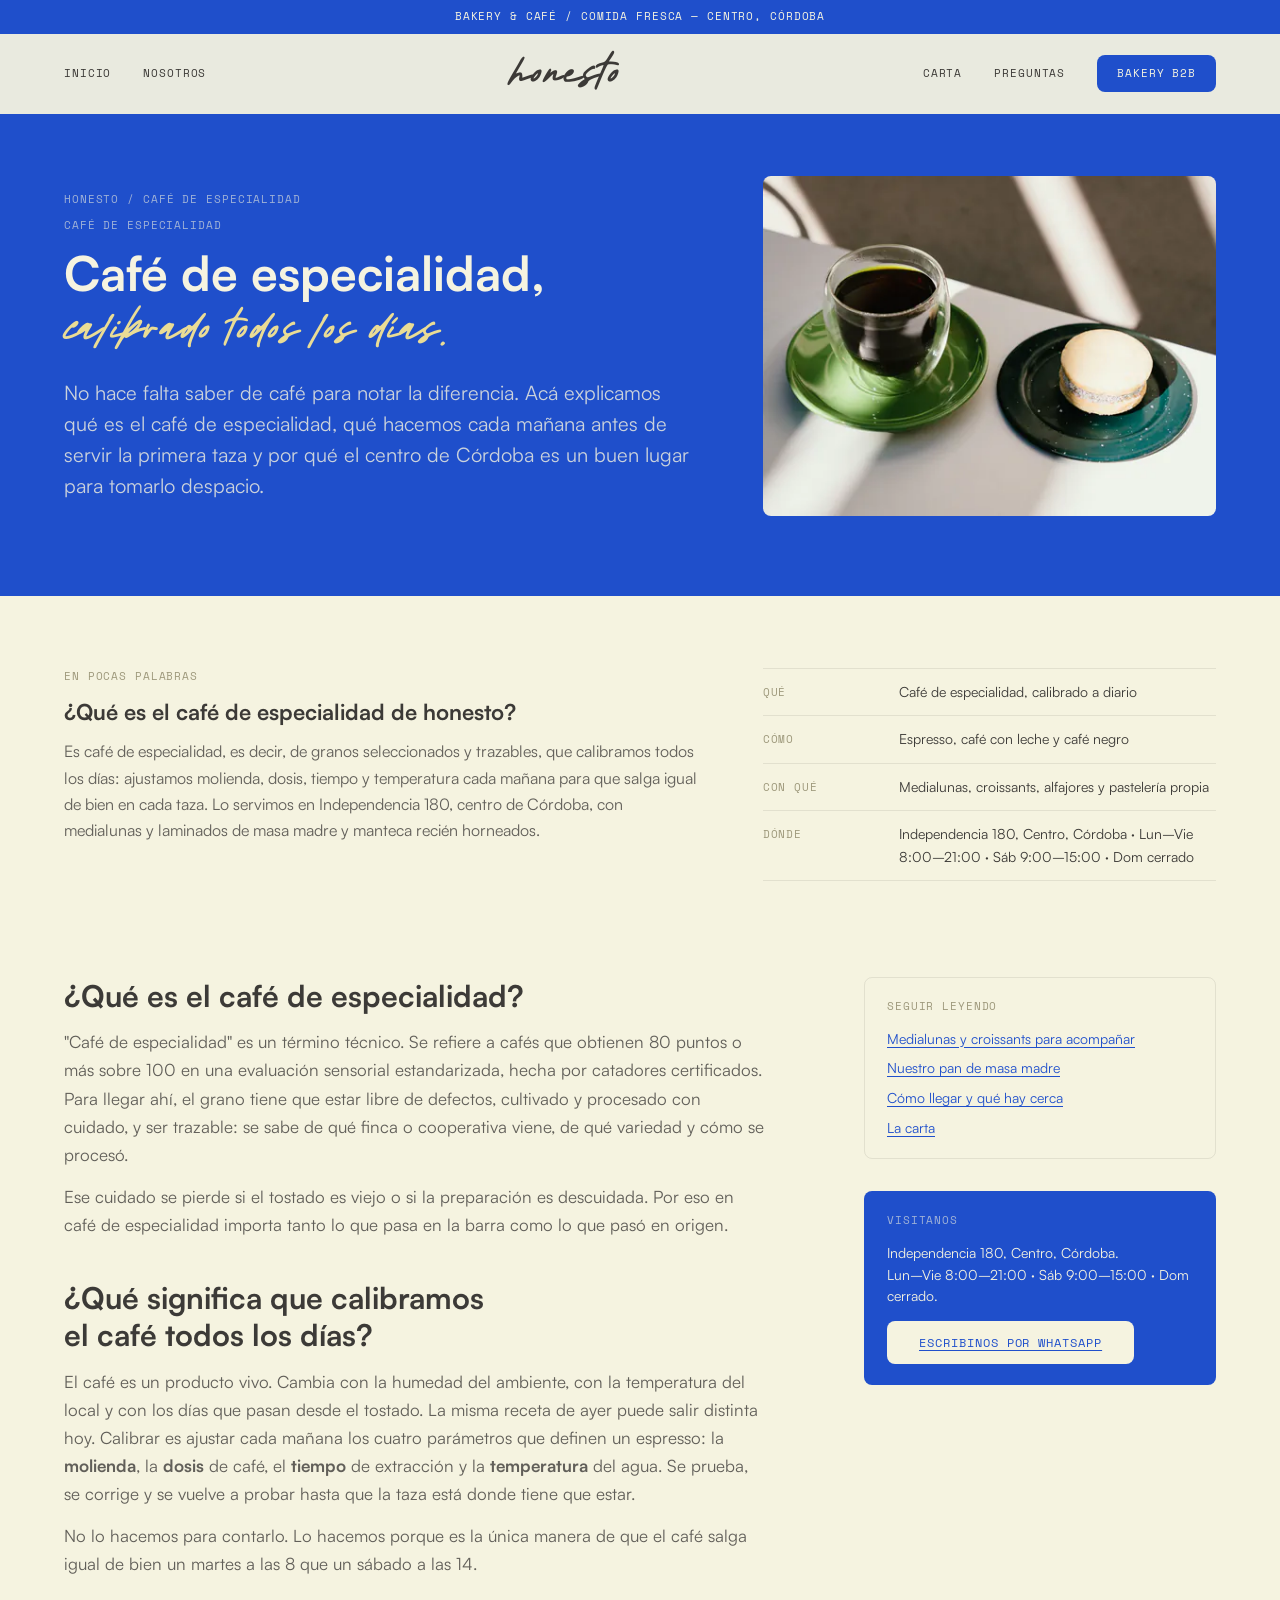
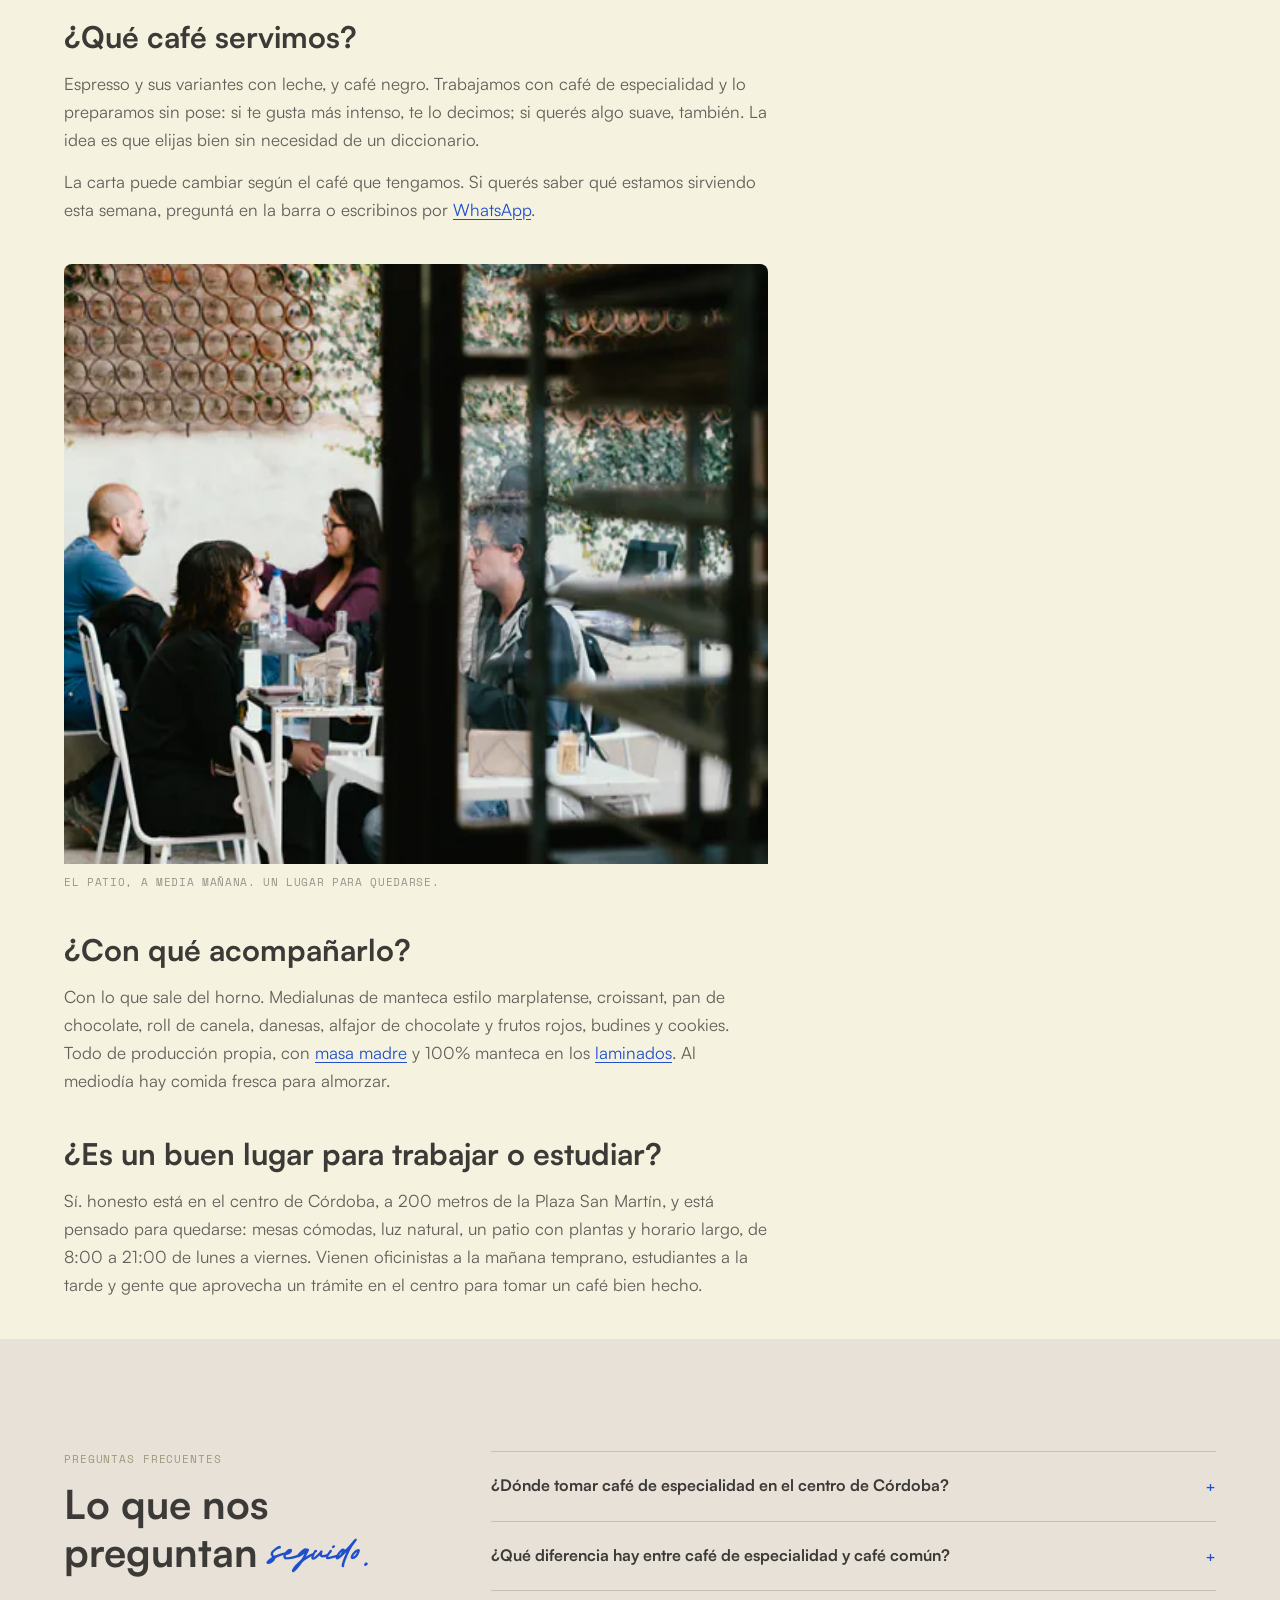
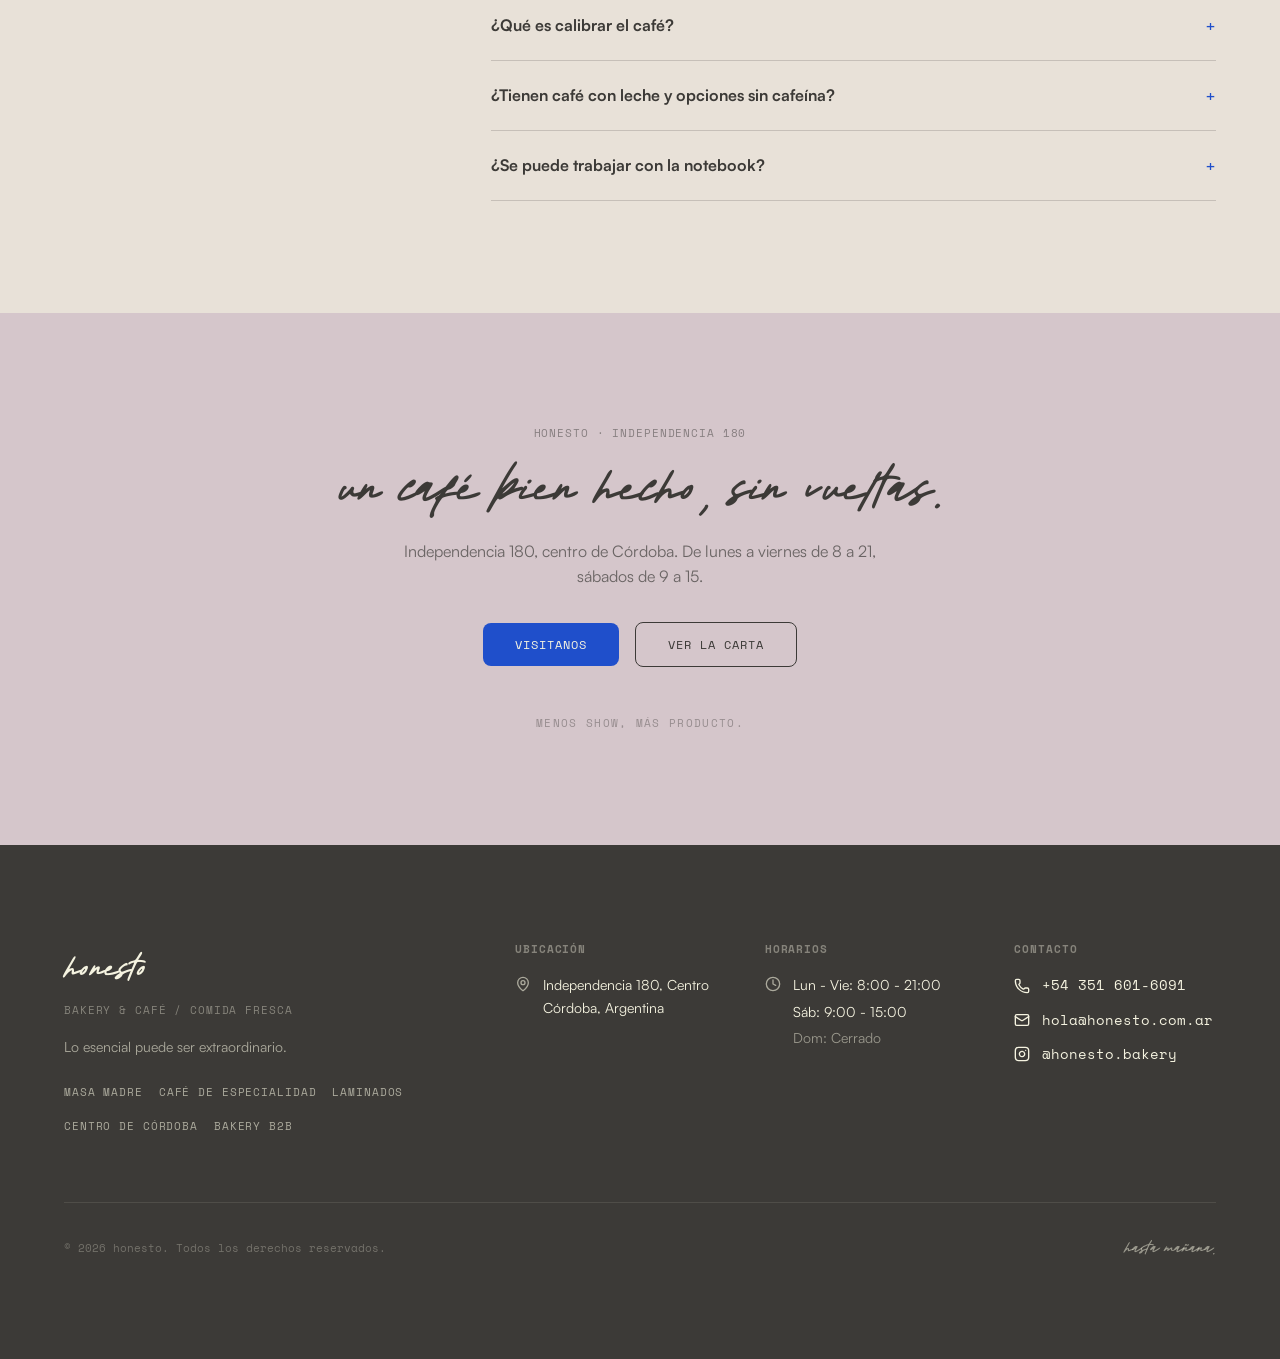
==== cafe-especialidad/index.html @ 6bdc0367 "Add four content pages: masa madre, café de especialidad, laminados, centro de Córdoba Each page (fo" ====
<!DOCTYPE html>
<html lang="es-AR">
<head>
  <meta charset="utf-8">
  <meta name="viewport" content="width=device-width, initial-scale=1">
  <title>Café de especialidad en el centro de Córdoba: qué es y cómo lo preparamos | honesto</title>
  <meta name="description" content="Qué es el café de especialidad, qué significa calibrarlo todos los días y qué servimos en honesto, Independencia 180, centro de Córdoba. Con medialunas y laminados de masa madre.">
  <meta name="robots" content="index, follow, max-image-preview:large, max-snippet:-1">
  <meta name="theme-color" content="#F4F2E7">
  <meta name="geo.region" content="AR-X">
  <meta name="geo.placename" content="Córdoba, Argentina">
  <link rel="canonical" href="https://honesto.com.ar/cafe-especialidad/">

  <!-- Icons -->
  <link rel="icon" type="image/png" sizes="32x32" href="/assets/icons/favicon-32.png">
  <link rel="icon" type="image/png" sizes="192x192" href="/assets/icons/icon-192.png">
  <link rel="apple-touch-icon" sizes="180x180" href="/assets/icons/apple-touch-icon.png">

  <!-- Open Graph -->
  <meta property="og:type" content="article">
  <meta property="og:title" content="Café de especialidad en el centro de Córdoba: qué es y cómo lo preparamos">
  <meta property="og:description" content="Qué es el café de especialidad, qué significa calibrarlo todos los días y qué servimos en honesto, Independencia 180, centro de Córdoba. Con medialunas y laminados de masa madre.">
  <meta property="og:url" content="https://honesto.com.ar/cafe-especialidad/">
  <meta property="og:image" content="https://honesto.com.ar/assets/images/cafe-alfajor-1600.webp">
  <meta property="og:image:width" content="1600">
  <meta property="og:image:height" content="1200">
  <meta property="og:image:alt" content="Café de especialidad en vaso de vidrio junto a un alfajor, en una mesa de honesto">
  <meta property="og:locale" content="es_AR">
  <meta property="og:site_name" content="honesto">

  <!-- Twitter Card -->
  <meta name="twitter:card" content="summary_large_image">
  <meta name="twitter:title" content="Café de especialidad en el centro de Córdoba: qué es y cómo lo preparamos">
  <meta name="twitter:description" content="Qué es el café de especialidad, qué significa calibrarlo todos los días y qué servimos en honesto, Independencia 180, centro de Córdoba. Con medialunas y laminados de masa madre.">
  <meta name="twitter:image" content="https://honesto.com.ar/assets/images/cafe-alfajor-1600.webp">

  <!-- Schema.org: WebPage + Article + FAQPage -->
  <script type="application/ld+json">
  {
    "@context": "https://schema.org",
    "@graph": [
      {
        "@type": "WebPage",
        "@id": "https://honesto.com.ar/cafe-especialidad/#pagina",
        "url": "https://honesto.com.ar/cafe-especialidad/",
        "name": "Café de especialidad en el centro de Córdoba: qué es y cómo lo preparamos",
        "description": "Qué es el café de especialidad, qué significa calibrarlo todos los días y qué servimos en honesto, Independencia 180, centro de Córdoba. Con medialunas y laminados de masa madre.",
        "inLanguage": "es-AR",
        "isPartOf": {
          "@id": "https://honesto.com.ar/#sitio"
        },
        "about": {
          "@id": "https://honesto.com.ar/#negocio"
        },
        "primaryImageOfPage": "https://honesto.com.ar/assets/images/cafe-alfajor-1600.webp",
        "dateModified": "2026-09-19",
        "keywords": "café de especialidad Córdoba centro, cafetería de especialidad Córdoba, café calibrado, espresso Córdoba centro, dónde tomar café de especialidad en Córdoba, cafetería para trabajar Córdoba centro, café y medialunas Córdoba",
        "speakable": {
          "@type": "SpeakableSpecification",
          "cssSelector": [
            ".resumen__text",
            ".faq__list"
          ]
        },
        "breadcrumb": {
          "@type": "BreadcrumbList",
          "itemListElement": [
            {
              "@type": "ListItem",
              "position": 1,
              "name": "honesto",
              "item": "https://honesto.com.ar/"
            },
            {
              "@type": "ListItem",
              "position": 2,
              "name": "Café de especialidad",
              "item": "https://honesto.com.ar/cafe-especialidad/"
            }
          ]
        }
      },
      {
        "@type": "Article",
        "@id": "https://honesto.com.ar/cafe-especialidad/#articulo",
        "headline": "Café de especialidad en el centro de Córdoba: qué es y cómo lo preparamos",
        "description": "Qué es el café de especialidad, qué significa calibrarlo todos los días y qué servimos en honesto, Independencia 180, centro de Córdoba. Con medialunas y laminados de masa madre.",
        "image": [
          "https://honesto.com.ar/assets/images/cafe-alfajor-1600.webp",
          "https://honesto.com.ar/assets/images/mesas-1600.webp"
        ],
        "author": {
          "@id": "https://honesto.com.ar/#negocio"
        },
        "publisher": {
          "@id": "https://honesto.com.ar/#negocio"
        },
        "about": {
          "@id": "https://honesto.com.ar/#negocio"
        },
        "mainEntityOfPage": {
          "@id": "https://honesto.com.ar/cafe-especialidad/#pagina"
        },
        "datePublished": "2026-09-19",
        "dateModified": "2026-09-19",
        "inLanguage": "es-AR",
        "articleSection": "Café de especialidad",
        "articleBody": "Es café de especialidad, es decir, de granos seleccionados y trazables, que calibramos todos los días: ajustamos molienda, dosis, tiempo y temperatura cada mañana para que salga igual de bien en cada taza. Lo servimos en Independencia 180, centro de Córdoba, con medialunas y laminados de masa madre y manteca recién horneados. \"Café de especialidad\" es un término técnico. Se refiere a cafés que obtienen 80 puntos o más sobre 100 en una evaluación sensorial estandarizada, hecha por catadores certificados. Para llegar ahí, el grano tiene que estar libre de defectos, cultivado y procesado con cuidado, y ser trazable: se sabe de qué finca o cooperativa viene, de qué variedad y cómo se procesó.\nEse cuidado se pierde si el tostado es viejo o si la preparación es descuidada. Por eso en café de especialidad importa tanto lo que pasa en la barra como lo que pasó en origen. El café es un producto vivo. Cambia con la humedad del ambiente, con la temperatura del local y con los días que pasan desde el tostado. La misma receta de ayer puede salir distinta hoy. Calibrar es ajustar cada mañana los cuatro parámetros que definen un espresso: la molienda, la dosis de café, el tiempo de extracción y la temperatura del agua. Se prueba, se corrige y se vuelve a probar hasta que la taza está donde tiene que estar.\nNo lo hacemos para contarlo. Lo hacemos porque es la única manera de que el café salga igual de bien un martes a las 8 que un sábado a las 14. Espresso y sus variantes con leche, y café negro. Trabajamos con café de especialidad y lo preparamos sin pose: si te gusta más intenso, te lo decimos; si querés algo suave, también. La idea es que elijas bien sin necesidad de un diccionario.\nLa carta puede cambiar según el café que tengamos. Si querés saber qué estamos sirviendo esta semana, preguntá en la barra o escribinos por WhatsApp. Con lo que sale del horno. Medialunas de manteca estilo marplatense, croissant, pan de chocolate, roll de canela, danesas, alfajor de chocolate y frutos rojos, budines y cookies. Todo de producción propia, con masa madre y 100% manteca en los laminados. Al mediodía hay comida fresca para almorzar. Sí. honesto está en el centro de Córdoba, a 200 metros de la Plaza San Martín, y está pensado para quedarse: mesas cómodas, luz natural, un patio con plantas y horario largo, de 8:00 a 21:00 de lunes a viernes. Vienen oficinistas a la mañana temprano, estudiantes a la tarde y gente que aprovecha un trámite en el centro para tomar un café bien hecho."
      },
      {
        "@type": "FAQPage",
        "@id": "https://honesto.com.ar/cafe-especialidad/#preguntas",
        "isPartOf": {
          "@id": "https://honesto.com.ar/cafe-especialidad/#pagina"
        },
        "mainEntity": [
          {
            "@type": "Question",
            "name": "¿Dónde tomar café de especialidad en el centro de Córdoba?",
            "acceptedAnswer": {
              "@type": "Answer",
              "text": "En honesto, Independencia 180, a una cuadra de la Catedral y a 200 metros de la Plaza San Martín. Café de especialidad calibrado todos los días, de lunes a viernes de 8:00 a 21:00 y sábados de 9:00 a 15:00."
            }
          },
          {
            "@type": "Question",
            "name": "¿Qué diferencia hay entre café de especialidad y café común?",
            "acceptedAnswer": {
              "@type": "Answer",
              "text": "El café de especialidad viene de granos seleccionados, trazables y sin defectos, evaluados con 80 puntos o más sobre 100, tostados recientemente y preparados con parámetros controlados. El café común suele ser una mezcla de granos de menor calidad, tostado muy oscuro para uniformar el sabor."
            }
          },
          {
            "@type": "Question",
            "name": "¿Qué es calibrar el café?",
            "acceptedAnswer": {
              "@type": "Answer",
              "text": "Ajustar cada día la molienda, la dosis, el tiempo de extracción y la temperatura del agua, probando hasta que el espresso sale como debe. Se hace porque el café cambia con el clima y con los días desde el tostado."
            }
          },
          {
            "@type": "Question",
            "name": "¿Tienen café con leche y opciones sin cafeína?",
            "acceptedAnswer": {
              "@type": "Answer",
              "text": "Servimos espresso, café con leche y café negro. Para opciones específicas, como descafeinado o leches vegetales, consultá en la barra: la carta cambia según lo que tengamos."
            }
          },
          {
            "@type": "Question",
            "name": "¿Se puede trabajar con la notebook?",
            "acceptedAnswer": {
              "@type": "Answer",
              "text": "Sí. Hay mesas cómodas, luz natural y horario corrido de 8:00 a 21:00 de lunes a viernes. Es un lugar pensado para quedarse."
            }
          }
        ]
      }
    ]
  }
  </script>

  <link rel="preload" as="image" href="/assets/images/cafe-alfajor-1200.webp" imagesrcset="/assets/images/cafe-alfajor-480.webp 480w, /assets/images/cafe-alfajor-800.webp 800w, /assets/images/cafe-alfajor-1200.webp 1200w, /assets/images/cafe-alfajor-1600.webp 1600w" imagesizes="(min-width: 1024px) 480px, calc(100vw - 48px)" type="image/webp">
  <link rel="stylesheet" href="/css/main.css">
</head>
<body>

<a class="skip-link" href="#main">Ir al contenido</a>

<!-- HEADER -->
<header class="lp-header">
  <div class="topbar">
    <p>Bakery &amp; Café / Comida Fresca — Centro, Córdoba</p>
  </div>
  <nav class="mainnav" aria-label="Navegación principal">
    <div class="mainnav__links">
      <a href="/">Inicio</a>
      <a href="/#nosotros">Nosotros</a>
    </div>
    <a class="mainnav__brand" href="/">honesto</a>
    <div class="mainnav__links">
      <a href="/#carta">Carta</a>
      <a href="/#preguntas">Preguntas</a>
      <a class="mainnav__cta" href="/bakery.html">Bakery B2B</a>
    </div>
    <button class="mainnav__toggle" aria-label="Abrir menú" aria-expanded="false" aria-controls="mobile-menu">
      <svg xmlns="http://www.w3.org/2000/svg" width="24" height="24" viewBox="0 0 24 24" fill="none" stroke="currentColor" stroke-width="2" stroke-linecap="round" stroke-linejoin="round" aria-hidden="true">
        <path d="M4 5h16"/><path d="M4 12h16"/><path d="M4 19h16"/>
      </svg>
    </button>
  </nav>
  <nav class="mobile-menu" id="mobile-menu" aria-label="Menú móvil">
    <a href="/">Inicio</a>
    <a href="/#nosotros">Nosotros</a>
    <a href="/#carta">Carta</a>
    <a href="/#preguntas">Preguntas</a>
    <a href="/bakery.html">Bakery B2B</a>
    <p class="mobile-menu__group">Más</p>
    <a href="/masa-madre/">Masa madre</a>
    <a href="/cafe-especialidad/" aria-current="page">Café de especialidad</a>
    <a href="/laminados/">Laminados</a>
    <a href="/centro-cordoba/">Centro de Córdoba</a>
  </nav>
</header>
<!-- MAIN -->
<main id="main">

  <!-- HERO -->
  <section class="page-hero page-hero--blue">
    <div class="page-hero__inner">
      <div>
        <nav class="breadcrumbs" aria-label="Migas de pan"><a href="/">honesto</a><span>/</span>Café de especialidad</nav>
        <p class="section-eyebrow">Café de especialidad</p>
        <h1>Café de especialidad, <em>calibrado todos los días.</em></h1>
        <p class="page-hero__lead">No hace falta saber de café para notar la diferencia. Acá explicamos qué es el café de especialidad, qué hacemos cada mañana antes de servir la primera taza y por qué el centro de Córdoba es un buen lugar para tomarlo despacio.</p>
      </div>
      <figure class="page-hero__figure">
        <img src="/assets/images/cafe-alfajor-1200.webp" srcset="/assets/images/cafe-alfajor-480.webp 480w, /assets/images/cafe-alfajor-800.webp 800w, /assets/images/cafe-alfajor-1200.webp 1200w, /assets/images/cafe-alfajor-1600.webp 1600w" sizes="(min-width: 1024px) 480px, calc(100vw - 48px)" alt="Café de especialidad en vaso de vidrio junto a un alfajor, en una mesa de honesto" width="1200" height="900" fetchpriority="high">
      </figure>
    </div>
  </section>

  <!-- EN POCAS PALABRAS -->
  <section class="resumen resumen--b2b" id="resumen" aria-labelledby="resumen-title">
    <div class="resumen__inner">
      <div>
        <p class="section-eyebrow">En pocas palabras</p>
        <h2 class="resumen__title" id="resumen-title">¿Qué es el café de especialidad de honesto?</h2>
        <p class="resumen__text">Es café de especialidad, es decir, de granos seleccionados y trazables, que calibramos todos los días: ajustamos molienda, dosis, tiempo y temperatura cada mañana para que salga igual de bien en cada taza. Lo servimos en Independencia 180, centro de Córdoba, con medialunas y laminados de masa madre y manteca recién horneados.</p>
      </div>
      <dl class="resumen__facts">
        <div><dt>Qué</dt><dd>Café de especialidad, calibrado a diario</dd></div>
        <div><dt>Cómo</dt><dd>Espresso, café con leche y café negro</dd></div>
        <div><dt>Con qué</dt><dd>Medialunas, croissants, alfajores y pastelería propia</dd></div>
        <div><dt>Dónde</dt><dd>Independencia 180, Centro, Córdoba · Lun–Vie 8:00–21:00 · Sáb 9:00–15:00 · Dom cerrado</dd></div>
      </dl>
    </div>
  </section>

  <!-- ARTÍCULO -->
  <article class="article">
    <div class="article__inner">
      <div class="article__body">
      <section>
        <h2>¿Qué es el café de especialidad?</h2>
<p>"Café de especialidad" es un término técnico. Se refiere a cafés que obtienen 80 puntos o más sobre 100 en una evaluación sensorial estandarizada, hecha por catadores certificados. Para llegar ahí, el grano tiene que estar libre de defectos, cultivado y procesado con cuidado, y ser trazable: se sabe de qué finca o cooperativa viene, de qué variedad y cómo se procesó.</p>
<p>Ese cuidado se pierde si el tostado es viejo o si la preparación es descuidada. Por eso en café de especialidad importa tanto lo que pasa en la barra como lo que pasó en origen.</p>
      </section>
      <section>
        <h2>¿Qué significa que calibramos el café todos los días?</h2>
<p>El café es un producto vivo. Cambia con la humedad del ambiente, con la temperatura del local y con los días que pasan desde el tostado. La misma receta de ayer puede salir distinta hoy. Calibrar es ajustar cada mañana los cuatro parámetros que definen un espresso: la <strong>molienda</strong>, la <strong>dosis</strong> de café, el <strong>tiempo</strong> de extracción y la <strong>temperatura</strong> del agua. Se prueba, se corrige y se vuelve a probar hasta que la taza está donde tiene que estar.</p>
<p>No lo hacemos para contarlo. Lo hacemos porque es la única manera de que el café salga igual de bien un martes a las 8 que un sábado a las 14.</p>
      </section>
      <section>
        <h2>¿Qué café servimos?</h2>
<p>Espresso y sus variantes con leche, y café negro. Trabajamos con café de especialidad y lo preparamos sin pose: si te gusta más intenso, te lo decimos; si querés algo suave, también. La idea es que elijas bien sin necesidad de un diccionario.</p>
<p>La carta puede cambiar según el café que tengamos. Si querés saber qué estamos sirviendo esta semana, preguntá en la barra o escribinos por <a href="https://wa.me/543516016091" target="_blank" rel="noopener noreferrer">WhatsApp</a>.</p>
      </section>
      <figure class="article__figure">
        <img src="/assets/images/mesas-800.webp" srcset="/assets/images/mesas-480.webp 480w, /assets/images/mesas-800.webp 800w, /assets/images/mesas-1200.webp 1200w, /assets/images/mesas-1600.webp 1600w" sizes="(min-width: 1024px) 736px, calc(100vw - 48px)" alt="Clientes conversando en las mesas del patio de honesto, con plantas al fondo" width="800" height="600" loading="lazy" decoding="async">
        <figcaption>El patio, a media mañana. Un lugar para quedarse.</figcaption>
      </figure>
      </section>
      <section>
        <h2>¿Con qué acompañarlo?</h2>
<p>Con lo que sale del horno. Medialunas de manteca estilo marplatense, croissant, pan de chocolate, roll de canela, danesas, alfajor de chocolate y frutos rojos, budines y cookies. Todo de producción propia, con <a href="/masa-madre/">masa madre</a> y 100% manteca en los <a href="/laminados/">laminados</a>. Al mediodía hay comida fresca para almorzar.</p>
      </section>
      <section>
        <h2>¿Es un buen lugar para trabajar o estudiar?</h2>
<p>Sí. honesto está en el centro de Córdoba, a 200 metros de la Plaza San Martín, y está pensado para quedarse: mesas cómodas, luz natural, un patio con plantas y horario largo, de 8:00 a 21:00 de lunes a viernes. Vienen oficinistas a la mañana temprano, estudiantes a la tarde y gente que aprovecha un trámite en el centro para tomar un café bien hecho.</p>
      </section>
      </div>
      <aside class="article__aside">
        <div class="aside-card">
          <h3>Seguir leyendo</h3>
          <ul>
          <li><a href="/laminados/">Medialunas y croissants para acompañar</a></li>
          <li><a href="/masa-madre/">Nuestro pan de masa madre</a></li>
          <li><a href="/centro-cordoba/">Cómo llegar y qué hay cerca</a></li>
          <li><a href="/#carta">La carta</a></li>
          </ul>
        </div>
        <div class="aside-card aside-card--blue">
          <h3>Visitanos</h3>
          <p>Independencia 180, Centro, Córdoba.<br>Lun–Vie 8:00–21:00 · Sáb 9:00–15:00 · Dom cerrado.</p>
          <a class="btn-cream" href="https://wa.me/543516016091" target="_blank" rel="noopener noreferrer">Escribinos por WhatsApp</a>
        </div>
      </aside>
    </div>
  </article>

  <!-- PREGUNTAS FRECUENTES -->
  <section class="faq faq--rose" id="preguntas" aria-labelledby="faq-title">
    <div class="faq__inner">
      <div class="faq__head">
        <p class="section-eyebrow">Preguntas frecuentes</p>
        <h2 class="faq__title" id="faq-title">Lo que nos preguntan <em>seguido.</em></h2>
      </div>
      <div class="faq__list">
        <details class="faq__item">
          <summary>¿Dónde tomar café de especialidad en el centro de Córdoba?</summary>
          <p>En honesto, Independencia 180, a una cuadra de la Catedral y a 200 metros de la Plaza San Martín. Café de especialidad calibrado todos los días, de lunes a viernes de 8:00 a 21:00 y sábados de 9:00 a 15:00.</p>
        </details>
        <details class="faq__item">
          <summary>¿Qué diferencia hay entre café de especialidad y café común?</summary>
          <p>El café de especialidad viene de granos seleccionados, trazables y sin defectos, evaluados con 80 puntos o más sobre 100, tostados recientemente y preparados con parámetros controlados. El café común suele ser una mezcla de granos de menor calidad, tostado muy oscuro para uniformar el sabor.</p>
        </details>
        <details class="faq__item">
          <summary>¿Qué es calibrar el café?</summary>
          <p>Ajustar cada día la molienda, la dosis, el tiempo de extracción y la temperatura del agua, probando hasta que el espresso sale como debe. Se hace porque el café cambia con el clima y con los días desde el tostado.</p>
        </details>
        <details class="faq__item">
          <summary>¿Tienen café con leche y opciones sin cafeína?</summary>
          <p>Servimos espresso, café con leche y café negro. Para opciones específicas, como descafeinado o leches vegetales, consultá en la barra: la carta cambia según lo que tengamos.</p>
        </details>
        <details class="faq__item">
          <summary>¿Se puede trabajar con la notebook?</summary>
          <p>Sí. Hay mesas cómodas, luz natural y horario corrido de 8:00 a 21:00 de lunes a viernes. Es un lugar pensado para quedarse.</p>
        </details>
      </div>
    </div>
  </section>

  <!-- CTA -->
  <section class="cta-section">
    <div class="cta-section__inner">
      <p class="cta-section__eyebrow">honesto · Independencia 180</p>
      <h2>un café bien hecho, sin vueltas.</h2>
      <p class="cta-section__body">Independencia 180, centro de Córdoba. De lunes a viernes de 8 a 21, sábados de 9 a 15.</p>
      <div class="cta-section__actions">
        <a class="btn-primary" href="/#contacto">Visitanos</a>
        <a class="btn-outline-dark" href="/#carta">Ver la carta</a>
      </div>
      <p class="cta-section__tagline">Menos show, más producto.</p>
    </div>
  </section>

</main>

<!-- FOOTER -->
<footer class="footer-v2" id="contacto">
  <div class="footer-v2__inner">
    <div class="footer-v2__grid">
      <div>
        <a class="footer-v2__brand" href="/">honesto</a>
        <p class="footer-v2__tagline">Bakery &amp; Café / Comida Fresca</p>
        <p class="footer-v2__desc">Lo esencial puede ser extraordinario.</p>
        <ul class="footer-v2__links" aria-label="Más sobre honesto">
          <li><a href="/masa-madre/">Masa madre</a></li>
          <li><a href="/cafe-especialidad/">Café de especialidad</a></li>
          <li><a href="/laminados/">Laminados</a></li>
          <li><a href="/centro-cordoba/">Centro de Córdoba</a></li>
          <li><a href="/bakery.html">Bakery B2B</a></li>
        </ul>
      </div>
      <div class="footer-v2__col">
        <h3>Ubicación</h3>
        <div class="footer-v2__location">
          <svg class="footer-v2__icon" xmlns="http://www.w3.org/2000/svg" width="16" height="16" viewBox="0 0 24 24" fill="none" stroke="currentColor" stroke-width="2" stroke-linecap="round" stroke-linejoin="round" aria-hidden="true">
            <path d="M20 10c0 4.993-5.539 10.193-7.399 11.799a1 1 0 0 1-1.202 0C9.539 20.193 4 14.993 4 10a8 8 0 0 1 16 0"/>
            <circle cx="12" cy="10" r="3"/>
          </svg>
          <address>
            <p>Independencia 180, Centro</p>
            <p class="footer-v2__col-sub">Córdoba, Argentina</p>
          </address>
        </div>
      </div>
      <div class="footer-v2__col">
        <h3>Horarios</h3>
        <div class="footer-v2__location">
          <svg class="footer-v2__icon" xmlns="http://www.w3.org/2000/svg" width="16" height="16" viewBox="0 0 24 24" fill="none" stroke="currentColor" stroke-width="2" stroke-linecap="round" stroke-linejoin="round" aria-hidden="true">
            <path d="M12 6v6l4 2"/>
            <circle cx="12" cy="12" r="10"/>
          </svg>
          <div class="footer-v2__hours">
            <p>Lun - Vie: <time datetime="08:00">8:00</time> - <time datetime="21:00">21:00</time></p>
            <p>Sáb: <time datetime="09:00">9:00</time> - <time datetime="15:00">15:00</time></p>
            <p class="muted">Dom: Cerrado</p>
          </div>
        </div>
      </div>
      <div class="footer-v2__col">
        <h3>Contacto</h3>
        <div class="footer-v2__contact">
          <a href="tel:+543516016091">
            <svg xmlns="http://www.w3.org/2000/svg" width="16" height="16" viewBox="0 0 24 24" fill="none" stroke="currentColor" stroke-width="2" stroke-linecap="round" stroke-linejoin="round" aria-hidden="true">
              <path d="M13.832 16.568a1 1 0 0 0 1.213-.303l.355-.465A2 2 0 0 1 17 15h3a2 2 0 0 1 2 2v3a2 2 0 0 1-2 2A18 18 0 0 1 2 4a2 2 0 0 1 2-2h3a2 2 0 0 1 2 2v3a2 2 0 0 1-.8 1.6l-.468.351a1 1 0 0 0-.292 1.233 14 14 0 0 0 6.392 6.384"/>
            </svg>
            +54 351 601-6091
          </a>
          <a href="mailto:hola@honesto.com.ar">
            <svg xmlns="http://www.w3.org/2000/svg" width="16" height="16" viewBox="0 0 24 24" fill="none" stroke="currentColor" stroke-width="2" stroke-linecap="round" stroke-linejoin="round" aria-hidden="true">
              <path d="m22 7-8.991 5.727a2 2 0 0 1-2.009 0L2 7"/>
              <rect x="2" y="4" width="20" height="16" rx="2"/>
            </svg>
            hola@honesto.com.ar
          </a>
          <a href="https://instagram.com/honesto.bakery" target="_blank" rel="noopener noreferrer">
            <svg xmlns="http://www.w3.org/2000/svg" width="16" height="16" viewBox="0 0 24 24" fill="none" stroke="currentColor" stroke-width="2" stroke-linecap="round" stroke-linejoin="round" aria-hidden="true">
              <rect width="20" height="20" x="2" y="2" rx="5" ry="5"/>
              <path d="M16 11.37A4 4 0 1 1 12.63 8 4 4 0 0 1 16 11.37z"/>
              <line x1="17.5" x2="17.51" y1="6.5" y2="6.5"/>
            </svg>
            @honesto.bakery
          </a>
        </div>
      </div>
    </div>
    <div class="footer-v2__bottom">
      <p class="footer-v2__copy">© 2026 honesto. Todos los derechos reservados.</p>
      <span class="footer-v2__sign">hasta mañana.</span>
    </div>
  </div>
</footer>

<script>
  const toggle = document.querySelector('.mainnav__toggle');
  const menu = document.getElementById('mobile-menu');
  toggle.addEventListener('click', () => {
    const open = menu.classList.toggle('is-open');
    toggle.setAttribute('aria-expanded', String(open));
    if (open) menu.querySelector('a').focus();
  });
  menu.querySelectorAll('a').forEach(a => {
    a.addEventListener('click', () => {
      menu.classList.remove('is-open');
      toggle.setAttribute('aria-expanded', 'false');
      toggle.focus();
    });
  });
</script>

</body>
</html>
---- css/main.css ----
@font-face {
  font-family: "Almonde";
  src: url("../assets/fonts/Almonde.otf") format("opentype");
  font-display: swap;
}

@font-face {
  font-family: "Satoshi";
  src: url("../assets/fonts/Satoshi-Regular.otf") format("opentype");
  font-weight: 400;
  font-display: swap;
}

@font-face {
  font-family: "Satoshi";
  src: url("../assets/fonts/Satoshi-Bold.otf") format("opentype");
  font-weight: 700;
  font-display: swap;
}

@font-face {
  font-family: "Space Mono";
  src: url("../assets/fonts/SpaceMono-Regular.ttf") format("truetype");
  font-weight: 400;
  font-display: swap;
}

@font-face {
  font-family: "Space Mono";
  src: url("../assets/fonts/SpaceMono-Bold.ttf") format("truetype");
  font-weight: 700;
  font-display: swap;
}

:root {
  --color-rose: oklch(84% 0.019 353);
  --color-blue-primary: oklch(48% 0.199 264);
  --color-blue-deep: oklch(43% 0.206 262);
  --color-yellow: oklch(89% 0.091 98);
  --color-cream: oklch(96% 0.025 100);
  --color-charcoal: oklch(35% 0.006 90);
  --color-olive: oklch(68% 0.041 100);
  --color-cream-10: oklch(96% 0.025 100 / 0.10);
  --color-cream-30: oklch(96% 0.025 100 / 0.30);
  --color-cream-40: oklch(96% 0.025 100 / 0.40);
  --color-cream-50: oklch(96% 0.025 100 / 0.50);
  --color-cream-60: oklch(96% 0.025 100 / 0.60);
  --color-cream-80: oklch(96% 0.025 100 / 0.80);
  --color-cream-95: oklch(96% 0.025 100 / 0.95);
  --color-charcoal-03: oklch(35% 0.006 90 / 0.03);
  --color-charcoal-08: oklch(35% 0.006 90 / 0.08);
  --color-charcoal-10: oklch(35% 0.006 90 / 0.10);
  --color-charcoal-20: oklch(35% 0.006 90 / 0.20);
  --color-charcoal-40: oklch(35% 0.006 90 / 0.40);
  --color-charcoal-50: oklch(35% 0.006 90 / 0.50);
  --color-charcoal-60: oklch(35% 0.006 90 / 0.60);
  --color-charcoal-70: oklch(35% 0.006 90 / 0.70);
  --color-charcoal-80: oklch(35% 0.006 90 / 0.80);
  --color-rose-40: oklch(84% 0.019 353 / 0.40);
  --color-olive-40: oklch(68% 0.041 100 / 0.40);
  --font-display: "Almonde", cursive;
  --font-mono: "Space Mono", monospace;
  --font-body: "Satoshi", system-ui, sans-serif;
  --space-1: 4px;
  --space-2: 8px;
  --space-3: 16px;
  --space-4: 24px;
  --space-5: 32px;
  --space-6: 48px;
  --space-7: 64px;
  --space-8: 96px;
  --space-9: 128px;
  --radius-sm: 4px;
  --radius-md: 8px;
  --radius-lg: 16px;
  --radius-full: 9999px;
  --ease-out-quart: cubic-bezier(0.25, 1, 0.5, 1);
  --ease-out-quint: cubic-bezier(0.22, 1, 0.36, 1);
  --container: min(1280px, calc(100% - clamp(48px, 10vw, 128px)));
}

*,
*::before,
*::after {
  box-sizing: border-box;
}

html {
  scroll-behavior: smooth;
}

body {
  margin: 0;
  background: var(--color-cream);
  color: var(--color-charcoal);
  font-family: var(--font-body);
  font-size: 16px;
  line-height: 1.6;
  text-rendering: optimizeLegibility;
  overflow-x: hidden;
}

body::selection {
  background: var(--color-yellow);
  color: var(--color-charcoal);
}

img {
  display: block;
  max-width: 100%;
}

a {
  color: inherit;
  text-decoration: none;
}

button,
a {
  -webkit-tap-highlight-color: transparent;
}

:focus-visible {
  outline: 2px solid var(--color-yellow);
  outline-offset: 4px;
}

.skip-link {
  position: fixed;
  top: var(--space-4);
  left: var(--space-4);
  z-index: 20;
  transform: translateY(calc(-100% - var(--space-5)));
  border-radius: var(--radius-sm);
  background: var(--color-yellow);
  color: var(--color-charcoal);
  font-family: var(--font-mono);
  font-size: 12px;
  letter-spacing: 0.06em;
  padding: 10px 14px;
  text-transform: uppercase;
  transition: transform 180ms var(--ease-out-quart);
}

.skip-link:focus {
  transform: translateY(0);
}

.site-header {
  position: absolute;
  inset: 0 0 auto;
  z-index: 10;
  color: var(--color-cream);
}

.site-header__inner {
  width: var(--container);
  min-height: 88px;
  display: flex;
  align-items: center;
  justify-content: space-between;
  gap: var(--space-4);
  margin-inline: auto;
}

.brand-mark {
  display: inline-flex;
  align-items: center;
  gap: var(--space-3);
}

.brand-mark img {
  width: clamp(112px, 13vw, 168px);
  height: auto;
}

.site-nav {
  display: flex;
  align-items: center;
  gap: clamp(14px, 2vw, 30px);
  font-family: var(--font-mono);
  font-size: 11px;
  letter-spacing: 0.08em;
  text-transform: uppercase;
}

.site-nav a {
  opacity: 0.86;
  transition: opacity 180ms var(--ease-out-quart);
}

.site-nav a:hover {
  opacity: 1;
}

.nav-cta {
  border: 1px solid rgb(244 242 231 / 0.62);
  border-radius: var(--radius-full);
  padding: 9px 14px;
}

.hero {
  min-height: 89svh;
  display: grid;
  align-items: end;
  position: relative;
  isolation: isolate;
  overflow: hidden;
  background: var(--color-charcoal);
  color: var(--color-cream);
}

.hero__media,
.hero__shade {
  position: absolute;
  inset: 0;
  z-index: -2;
}

.hero__media img {
  width: 100%;
  height: 100%;
  object-fit: cover;
  object-position: 50% 46%;
  transform: scale(1.025);
  animation: photoSettle 1400ms var(--ease-out-quint) both;
}

.hero__shade {
  z-index: -1;
  background: rgb(59 59 59 / 0.54);
}

.hero__content {
  width: var(--container);
  display: grid;
  grid-template-columns: minmax(0, 8fr) minmax(220px, 3fr);
  align-items: end;
  gap: var(--space-6);
  margin-inline: auto;
  padding-block: clamp(132px, 18vw, 214px) clamp(48px, 7vw, 84px);
}

.hero__copy {
  max-width: 830px;
  min-width: 0;
}

.eyebrow,
.tiny-label,
.detail-label {
  margin: 0;
  font-family: var(--font-mono);
  font-size: 12px;
  line-height: 1.4;
  letter-spacing: 0.08em;
  text-transform: uppercase;
}

.eyebrow {
  color: rgb(244 242 231 / 0.78);
}

.hero h1 {
  margin: 8px 0 14px;
  font-family: var(--font-display);
  font-size: clamp(82px, 15vw, 194px);
  font-weight: 400;
  line-height: 0.84;
}

.hero__lead {
  width: min(100%, 56ch);
  margin: 0;
  font-size: clamp(18px, 2.1vw, 25px);
  line-height: 1.38;
  color: rgb(244 242 231 / 0.92);
  overflow-wrap: break-word;
}

.hero__actions {
  display: flex;
  flex-wrap: wrap;
  gap: 12px;
  margin-top: var(--space-5);
}

.button {
  display: inline-flex;
  min-height: 48px;
  align-items: center;
  justify-content: center;
  border-radius: var(--radius-md);
  font-weight: 700;
  line-height: 1;
  padding: 13px 22px;
  transition:
    background-color 180ms var(--ease-out-quart),
    border-color 180ms var(--ease-out-quart),
    color 180ms var(--ease-out-quart),
    transform 180ms var(--ease-out-quart);
}

.button:hover {
  transform: translateY(-2px);
}

.button--cream {
  background: var(--color-cream);
  color: var(--color-charcoal);
}

.button--outline {
  border: 1px solid rgb(244 242 231 / 0.68);
  color: var(--color-cream);
}

.button--blue {
  background: var(--color-blue-primary);
  color: var(--color-cream);
}

.button--blue:hover {
  background: var(--color-blue-deep);
}

.hero__note {
  justify-self: end;
  min-width: 0;
  max-width: 26ch;
  border-top: 1px solid rgb(244 242 231 / 0.42);
  padding-top: var(--space-3);
  font-family: var(--font-mono);
  font-size: 12px;
  letter-spacing: 0.08em;
  line-height: 1.55;
  text-transform: uppercase;
  color: rgb(244 242 231 / 0.78);
}

.anchor-strip {
  background: var(--color-blue-primary);
  color: var(--color-cream);
}

.anchor-strip__inner {
  width: var(--container);
  display: grid;
  grid-template-columns: minmax(0, 1fr) auto;
  align-items: center;
  gap: var(--space-5);
  margin-inline: auto;
  padding-block: clamp(18px, 3vw, 28px);
}

.anchor-strip p {
  margin: 0;
  font-family: var(--font-mono);
  font-size: clamp(12px, 1.4vw, 14px);
  letter-spacing: 0.07em;
  text-transform: uppercase;
  overflow-wrap: break-word;
}

.anchor-strip img {
  width: clamp(78px, 9vw, 118px);
  opacity: 0.72;
}

.section {
  position: relative;
}

.section__inner {
  width: var(--container);
  margin-inline: auto;
}

.intro {
  background: var(--color-cream);
  padding-block: clamp(72px, 11vw, 142px);
}

.intro__grid {
  display: grid;
  grid-template-columns: minmax(0, 7fr) minmax(280px, 4fr);
  gap: clamp(42px, 7vw, 96px);
  align-items: start;
}

.display-line {
  margin: 0;
  max-width: 10ch;
  font-family: var(--font-display);
  font-size: clamp(58px, 10vw, 132px);
  font-weight: 400;
  line-height: 0.98;
}

.intro__text {
  display: grid;
  gap: var(--space-5);
}

.intro__text p {
  max-width: 60ch;
  margin: 0;
  font-size: clamp(18px, 2vw, 23px);
  line-height: 1.45;
}

.proof-list {
  display: grid;
  gap: var(--space-4);
  margin: 0;
  padding: 0;
  list-style: none;
}

.proof-list li {
  display: grid;
  grid-template-columns: 90px minmax(0, 1fr);
  gap: var(--space-4);
  border-top: 1px solid rgb(59 59 59 / 0.22);
  padding-top: var(--space-4);
}

.proof-list strong {
  font-family: var(--font-mono);
  font-size: 12px;
  letter-spacing: 0.08em;
  text-transform: uppercase;
}

.menu {
  background: var(--color-rose);
  padding-block: clamp(74px, 10vw, 132px);
}

.section-heading {
  display: grid;
  grid-template-columns: minmax(0, 7fr) minmax(260px, 4fr);
  align-items: end;
  gap: clamp(28px, 5vw, 72px);
  margin-bottom: clamp(42px, 6vw, 78px);
}

.section-heading h2 {
  margin: 0;
  font-size: clamp(42px, 7vw, 88px);
  line-height: 0.98;
  letter-spacing: 0;
}

.section-heading p {
  margin: 0;
  max-width: 54ch;
  min-width: 0;
}

.menu-grid {
  display: grid;
  grid-template-columns: repeat(12, 1fr);
  gap: clamp(20px, 3vw, 32px);
  align-items: start;
}

.menu-tile {
  display: grid;
  gap: var(--space-4);
}

.menu-tile:nth-child(1) {
  grid-column: span 7;
}

.menu-tile:nth-child(2) {
  grid-column: 8 / span 5;
  margin-top: clamp(38px, 7vw, 92px);
}

.menu-tile:nth-child(3) {
  grid-column: 3 / span 8;
  grid-template-columns: minmax(230px, 5fr) minmax(0, 4fr);
  align-items: end;
  margin-top: clamp(24px, 5vw, 70px);
}

.menu-tile figure {
  margin: 0;
}

.menu-tile img {
  width: 100%;
  aspect-ratio: 4 / 3;
  object-fit: cover;
  border-radius: var(--radius-md);
}

.menu-tile:nth-child(3) img {
  aspect-ratio: 16 / 10;
}

.menu-tile__copy {
  display: grid;
  gap: var(--space-2);
  border-top: 1px solid rgb(59 59 59 / 0.26);
  padding-top: var(--space-3);
}

.menu-tile h3 {
  margin: 0;
  font-size: clamp(24px, 3vw, 34px);
  line-height: 1.08;
}

.menu-tile p {
  margin: 0;
  max-width: 44ch;
}

.process {
  background: var(--color-blue-primary);
  color: var(--color-cream);
  padding-block: clamp(80px, 12vw, 148px);
  overflow: hidden;
}

.process__mark {
  position: absolute;
  right: clamp(-64px, -4vw, -28px);
  bottom: clamp(-36px, -2vw, -12px);
  width: clamp(260px, 38vw, 540px);
  opacity: 0.12;
  pointer-events: none;
}

.process__grid {
  display: grid;
  grid-template-columns: minmax(0, 6fr) minmax(280px, 5fr);
  gap: clamp(40px, 8vw, 104px);
  align-items: start;
}

.process h2 {
  margin: var(--space-3) 0 0;
  max-width: 11ch;
  font-family: var(--font-display);
  font-size: clamp(58px, 9vw, 118px);
  font-weight: 400;
  line-height: 0.98;
}

.process__intro {
  display: grid;
  gap: var(--space-5);
}

.process__intro p {
  max-width: 54ch;
  margin: 0;
  font-size: clamp(18px, 2vw, 22px);
  line-height: 1.5;
  color: rgb(244 242 231 / 0.88);
}

.process-list {
  display: grid;
  gap: 0;
  margin: 0;
  padding: 0;
  list-style: none;
}

.process-list li {
  display: grid;
  grid-template-columns: 74px minmax(0, 1fr);
  gap: var(--space-4);
  border-top: 1px solid rgb(244 242 231 / 0.3);
  padding-block: var(--space-4);
}

.process-list strong {
  font-family: var(--font-mono);
  font-size: 12px;
  letter-spacing: 0.08em;
  text-transform: uppercase;
  color: var(--color-rose);
}

.process-list p {
  margin: 0;
}

.daily {
  background: var(--color-cream);
  padding-block: clamp(74px, 10vw, 132px);
}

.daily__grid {
  display: grid;
  grid-template-columns: minmax(220px, 3fr) minmax(0, 7fr);
  gap: clamp(36px, 8vw, 108px);
  align-items: center;
}

.daily__figure {
  display: grid;
  gap: var(--space-3);
  align-items: center;
  justify-items: start;
}

.daily__figure img {
  width: min(280px, 78%);
}

.daily__figure p {
  margin: 0;
  font-family: var(--font-mono);
  font-size: 12px;
  letter-spacing: 0.08em;
  line-height: 1.45;
  text-transform: uppercase;
}

.daily__copy {
  display: grid;
  gap: clamp(30px, 5vw, 54px);
}

.daily__quote {
  margin: 0;
  max-width: 920px;
  font-size: clamp(36px, 6.6vw, 82px);
  font-weight: 700;
  line-height: 1.02;
}

.daily__split {
  display: grid;
  grid-template-columns: repeat(3, minmax(0, 1fr));
  gap: var(--space-5);
}

.daily__item {
  border-top: 1px solid rgb(59 59 59 / 0.22);
  padding-top: var(--space-3);
}

.daily__item h3 {
  margin: 0 0 8px;
  font-size: 20px;
  line-height: 1.2;
}

.daily__item p {
  margin: 0;
}

.visit {
  background: var(--color-yellow);
  padding-block: clamp(64px, 10vw, 124px);
}

.visit__grid {
  display: grid;
  grid-template-columns: minmax(0, 5fr) minmax(280px, 5fr);
  gap: clamp(34px, 6vw, 82px);
  align-items: stretch;
}

.visit__copy {
  display: grid;
  align-content: space-between;
  gap: var(--space-7);
}

.visit h2 {
  margin: 0;
  max-width: 9ch;
  font-family: var(--font-display);
  font-size: clamp(60px, 9vw, 124px);
  font-weight: 400;
  line-height: 0.96;
}

.visit__address {
  display: grid;
  gap: var(--space-4);
}

.visit__address p {
  margin: 0;
  max-width: 48ch;
  font-size: clamp(18px, 2vw, 22px);
  line-height: 1.45;
}

.visit__panel {
  display: grid;
  min-height: 420px;
  align-content: end;
  border-radius: var(--radius-md);
  background: var(--color-blue-primary);
  color: var(--color-cream);
  padding: clamp(28px, 5vw, 56px);
  position: relative;
  overflow: hidden;
}

.visit__panel img {
  position: absolute;
  right: clamp(20px, 4vw, 46px);
  top: clamp(18px, 4vw, 42px);
  width: clamp(120px, 18vw, 230px);
  opacity: 0.18;
}

.visit__panel p {
  margin: 0;
}

.visit__panel .tiny-label {
  color: var(--color-rose);
}

.visit__panel strong {
  display: block;
  max-width: 12ch;
  margin-top: var(--space-3);
  font-size: clamp(34px, 5vw, 62px);
  line-height: 1;
}

.site-footer {
  background: var(--color-charcoal);
  color: var(--color-cream);
  padding-block: clamp(52px, 7vw, 86px);
}

.site-footer__inner {
  width: var(--container);
  display: grid;
  grid-template-columns: minmax(220px, 4fr) repeat(2, minmax(170px, 2fr));
  gap: clamp(32px, 6vw, 86px);
  margin-inline: auto;
}

.site-footer img {
  width: clamp(160px, 18vw, 240px);
  margin-bottom: var(--space-5);
}

.site-footer p,
.site-footer ul {
  margin: 0;
}

.site-footer ul {
  display: grid;
  gap: 9px;
  padding: 0;
  list-style: none;
}

.site-footer a {
  color: rgb(244 242 231 / 0.82);
}

.site-footer a:hover {
  color: var(--color-cream);
}

.site-footer__note {
  max-width: 42ch;
  color: rgb(244 242 231 / 0.76);
}

.credit {
  color: rgb(244 242 231 / 0.62);
  font-size: 13px;
}

.reveal {
  opacity: 0;
  transform: translateY(22px);
  transition:
    opacity 680ms var(--ease-out-quint),
    transform 680ms var(--ease-out-quint);
}

.reveal.is-visible {
  opacity: 1;
  transform: translateY(0);
}

@keyframes photoSettle {
  from {
    transform: scale(1.06);
  }

  to {
    transform: scale(1.025);
  }
}

@media (max-width: 940px) {
  :root {
    --container: min(100% - 48px, 1280px);
  }

  .site-header__inner {
    min-height: 78px;
  }

  .site-nav a:not(.nav-cta) {
    display: none;
  }

  .hero__content,
  .intro__grid,
  .section-heading,
  .process__grid,
  .daily__grid,
  .visit__grid,
  .site-footer__inner {
    grid-template-columns: 1fr;
  }

  .hero__note {
    justify-self: start;
  }

  .menu-tile:nth-child(1),
  .menu-tile:nth-child(2),
  .menu-tile:nth-child(3) {
    grid-column: 1 / -1;
    margin-top: 0;
  }

  .menu-tile:nth-child(3) {
    grid-template-columns: 1fr;
  }

  .daily__split {
    grid-template-columns: 1fr;
  }
}

@media (max-width: 620px) {
  :root {
    --container: min(100% - 36px, 1280px);
  }

  .brand-mark img {
    width: 104px;
  }

  .nav-cta {
    padding: 8px 11px;
  }

  .site-nav {
    display: none;
  }

  .hero {
    min-height: 91svh;
  }

  .hero__content {
    gap: var(--space-5);
    padding-block: 112px 42px;
  }

  .hero h1 {
    font-size: clamp(76px, 30vw, 128px);
  }

  .hero__lead {
    width: min(100%, 31ch);
    font-size: 17px;
    line-height: 1.42;
  }

  .hero__note {
    max-width: 28ch;
  }

  .hero__actions {
    align-items: stretch;
    flex-direction: column;
    max-width: 260px;
  }

  .anchor-strip__inner {
    grid-template-columns: 1fr;
  }

  .anchor-strip p {
    max-width: 31ch;
    font-size: 11px;
    letter-spacing: 0.04em;
    line-height: 1.55;
  }

  .anchor-strip img {
    display: none;
  }

  .proof-list li,
  .process-list li {
    grid-template-columns: 1fr;
    gap: var(--space-2);
  }

  .visit__panel {
    min-height: 340px;
  }
}

/* ─── LANDING PAGE ──────────────────────────────────────────── */

/* Fixed Header */
.lp-header {
  position: fixed;
  top: 0;
  left: 0;
  right: 0;
  z-index: 50;
  background: var(--color-cream-95);
  backdrop-filter: blur(4px);
  -webkit-backdrop-filter: blur(4px);
}

.topbar {
  background: var(--color-blue-primary);
  padding: 8px 24px;
  text-align: center;
}

.topbar p {
  margin: 0;
  font-family: var(--font-mono);
  font-size: 11px;
  letter-spacing: 0.08em;
  text-transform: uppercase;
  color: var(--color-cream);
}

.mainnav {
  display: flex;
  align-items: center;
  justify-content: space-between;
  max-width: 1280px;
  margin: 0 auto;
  padding: 16px 24px;
}

@media (min-width: 1024px) {
  .mainnav { padding-inline: 64px; }
}

.mainnav__links {
  display: none;
  align-items: center;
  gap: 32px;
}

@media (min-width: 768px) {
  .mainnav__links { display: flex; }
}

.mainnav__links a:not(.mainnav__cta) {
  font-family: var(--font-mono);
  font-size: 11px;
  letter-spacing: 0.08em;
  text-transform: uppercase;
  color: var(--color-charcoal);
  transition: color 180ms;
}

.mainnav__links a:not(.mainnav__cta):hover { color: var(--color-blue-primary); }

.mainnav__brand {
  font-family: var(--font-display);
  font-size: 36px;
  color: var(--color-charcoal);
  text-decoration: none;
  line-height: 1;
}

@media (min-width: 1024px) {
  .mainnav__brand { font-size: 48px; }
}

.mainnav__cta {
  font-family: var(--font-mono);
  font-size: 11px;
  letter-spacing: 0.08em;
  text-transform: uppercase;
  background: var(--color-blue-primary);
  color: var(--color-cream);
  border-radius: var(--radius-md);
  padding: 10px 20px;
  text-decoration: none;
  transition: background 180ms;
}

.mainnav__cta:hover { background: var(--color-blue-deep); }

.mainnav__bakery {
  font-family: var(--font-mono);
  font-size: 11px;
  letter-spacing: 0.08em;
  text-transform: uppercase;
  border: 1px solid var(--color-charcoal-20);
  color: var(--color-charcoal);
  border-radius: var(--radius-full);
  padding: 8px 14px;
  text-decoration: none;
  transition: border-color 180ms, background 180ms, color 180ms;
}

.mainnav__bakery:hover,
.mainnav__bakery[aria-current="page"] {
  border-color: var(--color-blue-primary);
  background: var(--color-blue-primary);
  color: var(--color-cream);
}

.mainnav__toggle {
  display: flex;
  background: none;
  border: none;
  padding: 10px;
  min-width: 44px;
  min-height: 44px;
  cursor: pointer;
  color: var(--color-charcoal);
}

@media (min-width: 768px) {
  .mainnav__toggle { display: none; }
}

/* Mobile menu */
.mobile-menu {
  display: none;
  flex-direction: column;
  background: var(--color-cream);
  border-top: 1px solid var(--color-charcoal-10);
}

.mobile-menu.is-open { display: flex; }

.mobile-menu a {
  font-family: var(--font-mono);
  font-size: 11px;
  letter-spacing: 0.08em;
  text-transform: uppercase;
  color: var(--color-charcoal);
  padding-block: 20px;
  padding-inline: 24px;
  min-height: 44px;
  border-bottom: 1px solid var(--color-charcoal-08);
  transition: color 180ms, background 180ms;
}

.mobile-menu a:hover {
  color: var(--color-blue-primary);
  background: var(--color-charcoal-03);
}

@media (min-width: 768px) {
  .mobile-menu { display: none !important; }
}

/* Hero Mosaic */
.hero-mosaic { padding-top: 112px; padding-bottom: 48px; }

@media (min-width: 1024px) {
  .hero-mosaic { padding-top: 128px; padding-bottom: 64px; }
}

.hero-mosaic__inner {
  max-width: 1280px;
  margin: 0 auto;
  padding: 0 24px;
}

@media (min-width: 1024px) {
  .hero-mosaic__inner { padding-inline: 64px; }
}

.hero-mosaic__text { margin-top: 32px; }

@media (min-width: 1024px) {
  .hero-mosaic__text { margin-top: 48px; }
}

.hero-mosaic__text h1 {
  font-family: var(--font-body);
  font-size: clamp(16px, 1.8vw, 20px);
  font-weight: 400;
  line-height: 1.6;
  color: var(--color-charcoal-80);
  margin: 0;
  max-width: 72ch;
}

.hero-mosaic__grid {
  display: grid;
  grid-template-columns: repeat(2, 1fr);
  gap: 12px;
}

@media (min-width: 768px) {
  .hero-mosaic__grid {
    grid-template-columns: repeat(4, 1fr);
    gap: 16px;
  }
}

.hero-mosaic__main {
  grid-column: span 2;
  grid-row: span 2;
  overflow: hidden;
  border-radius: var(--radius-md);
}

.hero-mosaic__cell {
  overflow: hidden;
  border-radius: var(--radius-md);
}

.hero-mosaic__grid img {
  width: 100%;
  height: 100%;
  object-fit: cover;
  transition: transform 500ms var(--ease-out-quart);
  display: block;
}

.hero-mosaic__main img { min-height: 300px; }

@media (min-width: 768px) {
  .hero-mosaic__main img { min-height: 400px; }
}

.hero-mosaic__grid img:hover { transform: scale(1.02); }

.hero-mosaic__cta {
  margin-top: 32px;
  display: flex;
  flex-wrap: wrap;
  gap: 16px;
  padding-bottom: 0;
  justify-content: center;
}

.hero-mosaic__cta a {
  display: inline-flex;
  align-items: center;
  gap: 8px;
  border: 1px solid var(--color-charcoal-20);
  border-radius: var(--radius-full);
  padding: 10px 20px;
  transition: border-color 180ms, background 180ms;
  text-decoration: none;
}

.hero-mosaic__cta a:hover {
  border-color: var(--color-blue-primary);
  background: var(--color-blue-primary);
}

.hero-mosaic__cta a:hover .cta-label,
.hero-mosaic__cta a:hover .cta-sub { color: var(--color-cream); }

.cta-label {
  font-size: 14px;
  font-weight: 700;
  color: var(--color-charcoal);
  transition: color 180ms;
}

.cta-sub {
  font-family: var(--font-mono);
  font-size: 11px;
  color: var(--color-olive);
  transition: color 180ms;
}

/* Divider */
.section-divider {
  max-width: 1280px;
  margin: 0 auto;
  padding-inline: 24px;
}

@media (min-width: 1024px) {
  .section-divider { padding-inline: 64px; }
}

.section-divider__line {
  height: 1px;
  background: var(--color-charcoal-10);
}

/* Shared eyebrow */
.section-eyebrow {
  font-family: var(--font-mono);
  font-size: 11px;
  letter-spacing: 0.08em;
  text-transform: uppercase;
  color: var(--color-olive);
  margin: 0;
}

/* Happenings */
.happenings { padding: 80px 0; }

@media (min-width: 1024px) {
  .happenings { padding: 128px 0; }
}

.happenings__inner {
  max-width: 1280px;
  margin: 0 auto;
  padding-inline: 24px;
}

@media (min-width: 1024px) {
  .happenings__inner { padding-inline: 64px; }
}

.happenings__heading { margin-bottom: 48px; }

@media (min-width: 1024px) {
  .happenings__heading { margin-bottom: 64px; }
}

.happenings__title {
  margin: 12px 0 40px;
  font-size: clamp(28px, 4vw, 40px);
  font-weight: 700;
  line-height: 1.2;
  color: var(--color-charcoal);
}

.happenings__title em {
  font-style: normal;
  font-family: var(--font-display);
  color: var(--color-blue-primary);
}

.happenings__grid { display: grid; gap: 32px; }

@media (min-width: 768px) {
  .happenings__grid { grid-template-columns: repeat(3, 1fr); }
}

.hap-card { display: block; text-decoration: none; color: inherit; }

.hap-card__image {
  aspect-ratio: 4 / 3;
  overflow: hidden;
  border-radius: var(--radius-md);
}

.hap-card__image img {
  width: 100%;
  height: 100%;
  object-fit: cover;
  transition: transform 500ms var(--ease-out-quart);
}

.hap-card:hover .hap-card__image img { transform: scale(1.03); }

.hap-card__body { margin-top: 16px; }

.hap-card__title {
  font-size: 18px;
  font-weight: 700;
  color: var(--color-charcoal);
  margin: 0 0 4px;
}

.hap-card__desc {
  font-size: 14px;
  line-height: 1.6;
  color: var(--color-charcoal-70);
  margin: 0 0 12px;
}

.hap-card__link {
  font-family: var(--font-mono);
  font-size: 11px;
  letter-spacing: 0.08em;
  text-transform: uppercase;
  color: var(--color-blue-primary);
  transition: color 180ms;
}

.hap-card:hover .hap-card__link { color: var(--color-blue-deep); }

/* Quote */
.quote-section { padding: 80px 0; }

@media (min-width: 1024px) {
  .quote-section { padding: 128px 0; }
}

.quote-section__inner {
  max-width: 1280px;
  margin: 0 auto;
  padding-inline: 24px;
  text-align: center;
}

@media (min-width: 1024px) {
  .quote-section__inner { padding-inline: 64px; }
}

.quote-section blockquote { margin: 0; }

.quote-section blockquote p {
  font-family: var(--font-display);
  font-size: clamp(32px, 5vw, 56px);
  line-height: 1.2;
  color: var(--color-charcoal);
  margin: 0 auto;
  max-width: 800px;
}

.quote-section__meta {
  display: flex;
  align-items: center;
  justify-content: center;
  gap: 12px;
  margin-top: 32px;
}

.quote-section__line {
  width: 32px;
  height: 1px;
  background: var(--color-olive-40);
}

.quote-section__label {
  font-family: var(--font-mono);
  font-size: 11px;
  letter-spacing: 0.08em;
  text-transform: uppercase;
  color: var(--color-olive);
}

/* Carta */
.carta { padding: 80px 0; }

@media (min-width: 1024px) {
  .carta { padding: 128px 0; }
}

.carta__inner {
  max-width: 1280px;
  margin: 0 auto;
  padding-inline: 24px;
}

@media (min-width: 1024px) {
  .carta__inner { padding-inline: 64px; }
}

.carta__heading { margin-bottom: 48px; }

@media (min-width: 1024px) {
  .carta__heading { margin-bottom: 64px; }
}

.carta__title {
  margin: 12px 0 40px;
  font-size: clamp(28px, 4vw, 40px);
  font-weight: 700;
  line-height: 1.2;
  color: var(--color-charcoal);
}

.carta__title em {
  font-style: normal;
  font-family: var(--font-display);
  color: var(--color-blue-primary);
}

/* Carta card grid */
.carta__grid {
  display: grid;
  gap: 24px;
  max-width: 860px;
  margin-inline: auto;
}

@media (min-width: 768px) {
  .carta__grid { grid-template-columns: repeat(2, 1fr); }
}

.product-card {
  overflow: hidden;
  border-radius: var(--radius-md);
  background: var(--color-rose-40);
}

.product-card__image {
  aspect-ratio: 4 / 3;
  overflow: hidden;
}

.product-card__image img {
  width: 100%;
  height: 100%;
  object-fit: cover;
  transition: transform 500ms var(--ease-out-quart);
  display: block;
}

.product-card:hover .product-card__image img { transform: scale(1.03); }

.product-card__body { padding: 24px; }

@media (min-width: 1024px) {
  .product-card__body { padding: 32px; }
}

.product-card__label {
  font-family: var(--font-mono);
  font-size: 11px;
  letter-spacing: 0.08em;
  text-transform: uppercase;
  color: var(--color-olive);
}

.product-card__title {
  font-size: 20px;
  font-weight: 700;
  color: var(--color-charcoal);
  margin: 8px 0;
}

.product-card__desc {
  font-size: 14px;
  line-height: 1.6;
  color: var(--color-charcoal-70);
  margin: 0;
}

/* Proceso */
.proceso-section {
  background: var(--color-blue-primary);
  padding: 80px 0;
  color: var(--color-cream);
}

@media (min-width: 1024px) {
  .proceso-section { padding: 128px 0; }
}

.proceso-section__inner {
  max-width: 1280px;
  margin: 0 auto;
  padding-inline: 24px;
}

@media (min-width: 1024px) {
  .proceso-section__inner { padding-inline: 64px; }
}

.proceso-section__grid { display: grid; gap: 48px; align-items: center; }

@media (min-width: 1024px) {
  .proceso-section__grid {
    grid-template-columns: 1fr 1fr;
    gap: 64px;
  }
}

.proceso-section h2 {
  font-family: var(--font-display);
  font-size: clamp(36px, 5vw, 64px);
  font-weight: 400;
  line-height: 1.1;
  color: var(--color-cream);
  margin: 0 0 24px;
}

.proceso-section__lead {
  font-size: 16px;
  line-height: 1.6;
  color: var(--color-cream-80);
  max-width: 520px;
  margin: 0 0 40px;
}

/* Proceso steps */
.proceso-steps {
  list-style: none;
  margin: 0;
  padding: 0;
  display: grid;
  gap: 0;
}

.proceso-step {
  display: grid;
  grid-template-columns: 40px minmax(0, 1fr);
  gap: var(--space-4);
  border-top: 1px solid var(--color-cream-30);
  padding-block: var(--space-4);
}

.proceso-step:last-child {
  border-bottom: 1px solid var(--color-cream-30);
}

.proceso-step__num {
  font-family: var(--font-mono);
  font-size: 11px;
  letter-spacing: 0.08em;
  color: var(--color-cream-60);
  padding-top: 3px;
}

.proceso-step strong {
  display: block;
  font-size: 15px;
  font-weight: 700;
  color: var(--color-cream);
  margin-bottom: var(--space-1);
}

.proceso-step p {
  font-size: 14px;
  line-height: 1.6;
  color: var(--color-cream-80);
  margin: 0;
}

.proceso-section__image {
  overflow: hidden;
  border-radius: var(--radius-md);
}

.proceso-section__image img {
  width: 100%;
  height: 100%;
  object-fit: cover;
  display: block;
}

/* Nosotros */
.nosotros {
  background: var(--color-rose-40);
  padding: 80px 0;
}

@media (min-width: 1024px) {
  .nosotros { padding: 128px 0; }
}

.nosotros__inner {
  max-width: 1280px;
  margin: 0 auto;
  padding-inline: 24px;
}

@media (min-width: 1024px) {
  .nosotros__inner { padding-inline: 64px; }
}

.nosotros__grid { display: grid; gap: 48px; align-items: center; }

@media (min-width: 1024px) {
  .nosotros__grid {
    grid-template-columns: 1fr 1fr;
    gap: 64px;
  }
}

.nosotros__image { overflow: hidden; border-radius: var(--radius-md); }

.nosotros__image img {
  width: 100%;
  height: 100%;
  object-fit: cover;
  display: block;
}

.nosotros h2 {
  font-size: clamp(28px, 4vw, 40px);
  font-weight: 700;
  line-height: 1.2;
  color: var(--color-charcoal);
  margin: 0 0 24px;
}

.nosotros h2 em {
  font-style: normal;
  font-family: var(--font-display);
  color: var(--color-blue-primary);
}

.nosotros p {
  font-size: 16px;
  line-height: 1.6;
  color: var(--color-charcoal-80);
  margin: 0 0 16px;
}

.nosotros__values {
  display: grid;
  grid-template-columns: repeat(2, 1fr);
  gap: 24px;
  margin-top: 40px;
}

.value-item h3 {
  font-size: 14px;
  font-weight: 700;
  color: var(--color-charcoal);
  margin: 0 0 4px;
}

.value-item p {
  font-size: 12px;
  line-height: 1.5;
  color: var(--color-charcoal-60);
  margin: 0;
}

/* FAQ (preguntas frecuentes) */
.faq {
  background: var(--color-cream);
  padding: 80px 0;
}

@media (min-width: 1024px) {
  .faq { padding: 112px 0; }
}

.faq__inner {
  max-width: 1280px;
  margin: 0 auto;
  padding-inline: 24px;
  display: grid;
  gap: 40px;
}

@media (min-width: 1024px) {
  .faq__inner {
    padding-inline: 64px;
    grid-template-columns: 4fr 8fr;
    gap: 64px;
    align-items: start;
  }
}

.faq__title {
  font-size: clamp(28px, 4vw, 40px);
  font-weight: 700;
  line-height: 1.2;
  color: var(--color-charcoal);
  margin: 12px 0 0;
}

.faq__title em {
  font-style: normal;
  font-family: var(--font-display);
  font-weight: 400;
  color: var(--color-blue-primary);
}

.faq__list {
  border-top: 1px solid var(--color-charcoal-10);
}

.faq__item {
  border-bottom: 1px solid var(--color-charcoal-10);
}

.faq__item summary {
  list-style: none;
  cursor: pointer;
  display: flex;
  align-items: center;
  justify-content: space-between;
  gap: 16px;
  padding: 20px 0;
  font-size: 16px;
  font-weight: 700;
  color: var(--color-charcoal);
}

.faq__item summary::-webkit-details-marker { display: none; }

.faq__item summary::after {
  content: "+";
  font-family: var(--font-mono);
  font-size: 18px;
  font-weight: 400;
  color: var(--color-blue-primary);
  flex-shrink: 0;
  transition: transform 180ms;
}

.faq__item[open] summary::after { transform: rotate(45deg); }

.faq__item summary:hover { color: var(--color-blue-primary); }

.faq__item summary:focus-visible {
  outline: 2px solid var(--color-blue-primary);
  outline-offset: 4px;
  border-radius: var(--radius-sm);
}

.faq__item p {
  font-size: 15px;
  line-height: 1.6;
  color: var(--color-charcoal-70);
  margin: 0 0 24px;
  max-width: 640px;
}

.faq__item a {
  color: var(--color-blue-primary);
  text-decoration: underline;
  text-underline-offset: 3px;
}

.faq__item a:hover { color: var(--color-blue-deep); }

/* CTA */
.cta-section {
  background: var(--color-rose);
  padding: 80px 0;
}

@media (min-width: 1024px) {
  .cta-section { padding: 112px 0; }
}

.cta-section__inner {
  max-width: 1280px;
  margin: 0 auto;
  padding-inline: 24px;
  text-align: center;
}

@media (min-width: 1024px) {
  .cta-section__inner { padding-inline: 64px; }
}

.cta-section__eyebrow {
  font-family: var(--font-mono);
  font-size: 11px;
  letter-spacing: 0.08em;
  text-transform: uppercase;
  color: var(--color-charcoal-50);
  margin: 0;
}

.cta-section h2 {
  font-family: var(--font-display);
  font-size: clamp(36px, 5vw, 56px);
  font-weight: 400;
  line-height: 1.15;
  color: var(--color-charcoal);
  margin: 16px 0 16px;
}

.cta-section__body {
  font-size: 16px;
  line-height: 1.6;
  color: var(--color-charcoal-70);
  max-width: 520px;
  margin: 0 auto 32px;
}

.cta-section__actions {
  display: flex;
  flex-direction: column;
  align-items: center;
  gap: 16px;
}

@media (min-width: 600px) {
  .cta-section__actions {
    flex-direction: row;
    justify-content: center;
  }
}

.btn-primary {
  display: inline-flex;
  align-items: center;
  gap: 8px;
  background: var(--color-blue-primary);
  color: var(--color-cream);
  font-family: var(--font-mono);
  font-size: 12px;
  letter-spacing: 0.08em;
  text-transform: uppercase;
  border-radius: var(--radius-md);
  padding: 12px 32px;
  text-decoration: none;
  transition: background 180ms;
}

.btn-primary:hover { background: var(--color-blue-deep); }

.btn-outline-dark {
  display: inline-flex;
  align-items: center;
  gap: 8px;
  border: 1px solid var(--color-charcoal);
  color: var(--color-charcoal);
  font-family: var(--font-mono);
  font-size: 12px;
  letter-spacing: 0.08em;
  text-transform: uppercase;
  border-radius: var(--radius-md);
  padding: 12px 32px;
  text-decoration: none;
  transition: background 180ms, color 180ms;
}

.btn-outline-dark:hover {
  background: var(--color-charcoal);
  color: var(--color-cream);
}

.cta-section__tagline {
  font-family: var(--font-mono);
  font-size: 11px;
  letter-spacing: 0.12em;
  text-transform: uppercase;
  color: var(--color-charcoal-40);
  margin: 48px 0 0;
}

/* Footer v2 */
.footer-v2 {
  background: var(--color-charcoal);
  color: var(--color-cream);
  padding: 64px 0;
}

@media (min-width: 1024px) {
  .footer-v2 { padding: 96px 0; }
}

.footer-v2__inner {
  max-width: 1280px;
  margin: 0 auto;
  padding-inline: 24px;
}

@media (min-width: 1024px) {
  .footer-v2__inner { padding-inline: 64px; }
}

.footer-v2__grid { display: grid; gap: 48px; }

@media (min-width: 1024px) {
  .footer-v2__grid { grid-template-columns: 2fr 1fr 1fr 1fr; }
}

.footer-v2__brand {
  font-family: var(--font-display);
  font-size: 36px;
  color: var(--color-cream);
  text-decoration: none;
  display: block;
}

.footer-v2__tagline {
  font-family: var(--font-mono);
  font-size: 11px;
  letter-spacing: 0.08em;
  text-transform: uppercase;
  color: var(--color-cream-40);
  margin: 4px 0 0;
}

.footer-v2__desc {
  font-size: 14px;
  line-height: 1.6;
  color: var(--color-cream-60);
  margin: 16px 0 0;
}

.footer-v2__icon {
  flex-shrink: 0;
  margin-top: 2px;
  color: var(--color-cream-60);
}

.footer-v2__col-sub {
  font-size: 12px;
  color: var(--color-cream-50);
  margin-top: 4px;
}

.footer-v2__col h3 {
  font-family: var(--font-mono);
  font-size: 11px;
  letter-spacing: 0.08em;
  text-transform: uppercase;
  color: var(--color-cream-40);
  margin: 0 0 16px;
}

.footer-v2__col p {
  font-size: 14px;
  line-height: 1.6;
  color: var(--color-cream);
  margin: 0;
}

.footer-v2__col a {
  font-size: 14px;
  line-height: 1.6;
  color: var(--color-cream);
  text-decoration: none;
  display: flex;
  align-items: center;
  gap: 12px;
  transition: color 180ms;
  font-family: var(--font-mono);
}

.footer-v2__col a:hover { color: var(--color-rose); }

.footer-v2__location { display: flex; align-items: flex-start; gap: 12px; }

.footer-v2 address { font-style: normal; }

.footer-v2__hours p { color: var(--color-cream); margin: 0 0 4px; }
.footer-v2__hours p.muted { color: var(--color-cream-50); }

.footer-v2__contact { display: flex; flex-direction: column; gap: 12px; }

.footer-v2__bottom {
  display: flex;
  flex-direction: column;
  align-items: center;
  justify-content: space-between;
  gap: 16px;
  border-top: 1px solid var(--color-cream-10);
  padding-top: 32px;
  margin-top: 64px;
}

@media (min-width: 768px) {
  .footer-v2__bottom { flex-direction: row; }
}

.footer-v2__copy {
  font-family: var(--font-mono);
  font-size: 11px;
  color: var(--color-cream-30);
  margin: 0;
}

.footer-v2__sign {
  font-family: var(--font-display);
  font-size: 18px;
  color: var(--color-cream-50);
}

/* ─── BAKERY PAGE ────────────────────────────────────────── */

.bakery-hero {
  background: var(--color-blue-primary);
  color: var(--color-cream);
  display: flex;
  align-items: center;
  padding-block: clamp(96px, 12vw, 160px) clamp(72px, 9vw, 112px);
}

.bakery-hero__inner {
  max-width: 1280px;
  margin: 0 auto;
  padding-inline: 24px;
  display: grid;
  grid-template-columns: minmax(0, 5fr) minmax(0, 6fr);
  gap: clamp(48px, 8vw, 112px);
  align-items: start;
}

@media (min-width: 1024px) {
  .bakery-hero__inner { padding-inline: 64px; }
}

@media (max-width: 768px) {
  .bakery-hero__inner { grid-template-columns: 1fr; }
}

.bakery-hero__eyebrow {
  font-family: var(--font-mono);
  font-size: 11px;
  letter-spacing: 0.08em;
  text-transform: uppercase;
  color: var(--color-cream-60);
  margin: 0 0 var(--space-3);
}

.bakery-hero__title {
  font-family: var(--font-display);
  font-size: clamp(72px, 13vw, 160px);
  font-weight: 400;
  line-height: 0.9;
  color: var(--color-cream);
  margin: 0;
}

.bakery-hero__content {
  display: grid;
  gap: var(--space-5);
  padding-top: clamp(0px, 2vw, 24px);
}

.bakery-hero__lead {
  font-family: var(--font-body);
  font-size: clamp(20px, 2.5vw, 28px);
  font-weight: 700;
  line-height: 1.3;
  color: var(--color-cream);
  margin: 0;
  max-width: 34ch;
}

.bakery-hero__body p {
  font-size: clamp(15px, 1.6vw, 18px);
  line-height: 1.65;
  color: var(--color-cream-80);
  margin: 0 0 var(--space-3);
  max-width: 54ch;
}

.bakery-hero__body p:last-child { margin-bottom: 0; }

.bakery-hero__actions { display: flex; flex-wrap: wrap; gap: 16px; }

.bakery-hero__note {
  font-family: var(--font-mono);
  font-size: 11px;
  letter-spacing: 0.08em;
  text-transform: uppercase;
  color: var(--color-cream-40);
  margin: 0;
}

/* ─── RESUMEN (bloque de datos extraíble) ─────────────────── */
.resumen {
  padding: 56px 0 8px;
}

@media (min-width: 1024px) {
  .resumen { padding: 72px 0 16px; }
}

.resumen--b2b {
  background: var(--color-cream);
  padding: 72px 0 0;
}

.resumen__inner {
  max-width: 1280px;
  margin: 0 auto;
  padding-inline: 24px;
  display: grid;
  gap: 32px;
}

@media (min-width: 1024px) {
  .resumen__inner {
    padding-inline: 64px;
    grid-template-columns: 7fr 5fr;
    gap: 64px;
    align-items: start;
  }
}

.resumen__title {
  font-size: 22px;
  font-weight: 700;
  line-height: 1.3;
  color: var(--color-charcoal);
  margin: 12px 0 12px;
}

.resumen__text {
  font-size: 16px;
  line-height: 1.65;
  color: var(--color-charcoal-80);
  margin: 0;
  max-width: 62ch;
}

.resumen__text a,
.resumen__facts a {
  color: var(--color-blue-primary);
  text-decoration: underline;
  text-underline-offset: 3px;
}

.resumen__text a:hover,
.resumen__facts a:hover { color: var(--color-blue-deep); }

.resumen__facts {
  margin: 0;
  display: grid;
  gap: 0;
  border-top: 1px solid var(--color-charcoal-10);
}

.resumen__facts > div {
  display: grid;
  grid-template-columns: 120px minmax(0, 1fr);
  gap: 16px;
  padding: 12px 0;
  border-bottom: 1px solid var(--color-charcoal-10);
}

.resumen__facts dt {
  font-family: var(--font-mono);
  font-size: 11px;
  letter-spacing: 0.08em;
  text-transform: uppercase;
  color: var(--color-olive);
  padding-top: 3px;
}

.resumen__facts dd {
  margin: 0;
  font-size: 14px;
  line-height: 1.6;
  color: var(--color-charcoal);
}

/* ─── PÁGINAS DE CONTENIDO (/masa-madre, /cafe-especialidad, /laminados, /centro-cordoba) */
.page-hero {
  background: var(--color-rose-40);
  padding: 128px 0 56px;   /* header is fixed: keep breadcrumbs clear of it */
}

@media (min-width: 1024px) {
  .page-hero { padding: 176px 0 80px; }
}

.page-hero--blue { background: var(--color-blue-primary); color: var(--color-cream); }

.page-hero__inner {
  max-width: 1280px;
  margin: 0 auto;
  padding-inline: 24px;
  display: grid;
  gap: 32px;
}

@media (min-width: 1024px) {
  .page-hero__inner {
    padding-inline: 64px;
    grid-template-columns: 7fr 5fr;
    gap: 64px;
    align-items: center;
  }
}

.page-hero h1 {
  font-size: clamp(30px, 4.4vw, 48px);
  font-weight: 700;
  line-height: 1.15;
  color: var(--color-charcoal);
  margin: 12px 0 20px;
  max-width: 22ch;
}

.page-hero h1 em {
  font-style: normal;
  font-family: var(--font-display);
  font-weight: 400;
  color: var(--color-blue-primary);
}

.page-hero--blue h1 { color: var(--color-cream); }
.page-hero--blue h1 em { color: var(--color-yellow); }
.page-hero--blue .section-eyebrow { color: var(--color-cream-60); }

.page-hero__lead {
  font-size: clamp(17px, 1.6vw, 20px);
  line-height: 1.55;
  color: var(--color-charcoal-80);
  margin: 0;
  max-width: 54ch;
}

.page-hero--blue .page-hero__lead { color: var(--color-cream-80); }

.page-hero__figure {
  margin: 0;
  overflow: hidden;
  border-radius: var(--radius-md);
}

.page-hero__figure img { width: 100%; height: 100%; object-fit: cover; display: block; }

.breadcrumbs {
  font-family: var(--font-mono);
  font-size: 11px;
  letter-spacing: 0.08em;
  text-transform: uppercase;
  color: var(--color-charcoal-50);
  margin: 0 0 8px;
}

.breadcrumbs a { color: inherit; text-decoration: none; }
.breadcrumbs a:hover { color: var(--color-blue-primary); }
.breadcrumbs span { margin: 0 8px; }
.page-hero--blue .breadcrumbs { color: var(--color-cream-60); }

.article {
  background: var(--color-cream);
  padding: 72px 0 24px;
}

@media (min-width: 1024px) {
  .article { padding: 96px 0 40px; }
}

.article__inner {
  max-width: 1280px;
  margin: 0 auto;
  padding-inline: 24px;
  display: grid;
  gap: 56px;
}

@media (min-width: 1024px) {
  .article__inner {
    padding-inline: 64px;
    grid-template-columns: 8fr 4fr;
    gap: 96px;
    align-items: start;
  }
}

.article__body { display: grid; gap: 40px; }

.article__body section > h2 {
  font-size: clamp(22px, 2.6vw, 30px);
  font-weight: 700;
  line-height: 1.25;
  color: var(--color-charcoal);
  margin: 0 0 14px;
  text-wrap: balance;
}

.article__body p {
  font-size: 17px;
  line-height: 1.65;
  color: var(--color-charcoal-80);
  margin: 0 0 14px;
  max-width: 66ch;
}

.article__body p:last-child { margin-bottom: 0; }

.article__body ul,
.article__body ol {
  margin: 0 0 14px;
  padding-left: 22px;
  color: var(--color-charcoal-80);
  font-size: 17px;
  line-height: 1.6;
  max-width: 62ch;
}

.article__body li { margin-bottom: 6px; }
.article__body li strong { color: var(--color-charcoal); }

.article__body a {
  color: var(--color-blue-primary);
  text-decoration: underline;
  text-underline-offset: 3px;
}

.article__body a:hover { color: var(--color-blue-deep); }

.article__figure {
  margin: 0;
  overflow: hidden;
  border-radius: var(--radius-md);
}

.article__figure img { width: 100%; display: block; }

.article__figure figcaption {
  font-family: var(--font-mono);
  font-size: 11px;
  letter-spacing: 0.06em;
  text-transform: uppercase;
  color: var(--color-charcoal-50);
  padding: 10px 0 0;
}

.article__aside { display: grid; gap: 32px; }

@media (min-width: 1024px) {
  .article__aside { position: sticky; top: 112px; }
}

.aside-card {
  border: 1px solid var(--color-charcoal-10);
  border-radius: var(--radius-md);
  padding: 20px 22px;
}

.aside-card h3 {
  font-family: var(--font-mono);
  font-size: 11px;
  letter-spacing: 0.08em;
  text-transform: uppercase;
  color: var(--color-olive);
  margin: 0 0 12px;
  font-weight: 400;
}

.aside-card ul { list-style: none; margin: 0; padding: 0; display: grid; gap: 8px; }

.aside-card li,
.aside-card p {
  font-size: 14px;
  line-height: 1.55;
  color: var(--color-charcoal);
  margin: 0;
}

.aside-card a { color: var(--color-blue-primary); text-decoration: underline; text-underline-offset: 3px; }
.aside-card a:hover { color: var(--color-blue-deep); }

.aside-card--blue {
  background: var(--color-blue-primary);
  border-color: transparent;
}

.aside-card--blue h3 { color: var(--color-cream-60); }
.aside-card--blue p { color: var(--color-cream); }
.aside-card--blue .btn-cream { margin-top: 14px; }

.dist-table { width: 100%; border-collapse: collapse; font-size: 14px; }
.dist-table td { padding: 8px 0; border-bottom: 1px solid var(--color-charcoal-10); color: var(--color-charcoal); vertical-align: top; }
.dist-table td:last-child { text-align: right; font-family: var(--font-mono); font-size: 12px; color: var(--color-charcoal-60); white-space: nowrap; font-variant-numeric: tabular-nums; }

.product-card__desc a { color: var(--color-blue-primary); text-decoration: underline; text-underline-offset: 3px; }
.product-card__desc a:hover { color: var(--color-blue-deep); }

.footer-v2__links { list-style: none; margin: 20px 0 0; padding: 0; display: flex; flex-wrap: wrap; gap: 8px 16px; }
.footer-v2__links a {
  font-family: var(--font-mono);
  font-size: 11px;
  letter-spacing: 0.08em;
  text-transform: uppercase;
  color: var(--color-cream-60);
  text-decoration: none;
}
.footer-v2__links a:hover { color: var(--color-cream); }

.mobile-menu__group {
  font-family: var(--font-mono);
  font-size: 10px;
  letter-spacing: 0.1em;
  text-transform: uppercase;
  color: var(--color-charcoal-40);
  padding: 16px 0 4px;
  border-top: 1px solid var(--color-charcoal-10);
  margin-top: 8px;
}

/* ─── BAKERY B2B ─────────────────────────────────────────── */
.btn-cream {
  display: inline-flex;
  align-items: center;
  gap: 8px;
  background: var(--color-cream);
  color: var(--color-blue-primary);
  font-family: var(--font-mono);
  font-size: 12px;
  letter-spacing: 0.08em;
  text-transform: uppercase;
  border-radius: var(--radius-md);
  padding: 12px 32px;
  text-decoration: none;
  transition: background 180ms;
}

.btn-cream:hover { background: var(--color-cream-80); }

.btn-outline-cream {
  display: inline-flex;
  align-items: center;
  gap: 8px;
  border: 1px solid var(--color-cream);
  color: var(--color-cream);
  font-family: var(--font-mono);
  font-size: 12px;
  letter-spacing: 0.08em;
  text-transform: uppercase;
  border-radius: var(--radius-md);
  padding: 12px 32px;
  text-decoration: none;
  transition: background 180ms;
}

.btn-outline-cream:hover { background: var(--color-cream-10); }

.b2b { padding: 80px 0; }

@media (min-width: 1024px) {
  .b2b { padding: 112px 0; }
}

.b2b--cream { background: var(--color-cream); }
.b2b--rose { background: var(--color-rose-40); }

.b2b__inner {
  max-width: 1280px;
  margin: 0 auto;
  padding-inline: 24px;
}

@media (min-width: 1024px) {
  .b2b__inner { padding-inline: 64px; }
}

.b2b__head { margin-bottom: 48px; }

.b2b__title {
  font-size: clamp(28px, 4vw, 40px);
  font-weight: 700;
  line-height: 1.2;
  color: var(--color-charcoal);
  margin: 12px 0 0;
  max-width: 24ch;
}

.b2b__title em {
  font-style: normal;
  font-family: var(--font-display);
  font-weight: 400;
  color: var(--color-blue-primary);
}

.b2b__lead {
  font-size: 16px;
  line-height: 1.6;
  color: var(--color-charcoal-70);
  margin: 20px 0 0;
  max-width: 48ch;
}

.b2b-grid { display: grid; gap: 24px; }

@media (min-width: 768px) {
  .b2b-grid { grid-template-columns: repeat(3, 1fr); }
}

.b2b-grid--2 { gap: 24px; }

@media (min-width: 768px) {
  .b2b-grid--2 { grid-template-columns: repeat(2, 1fr); }
}

.product-card--list .product-card__body { display: grid; gap: 8px; }

.product-card__list {
  list-style: none;
  margin: 12px 0 0;
  padding: 0;
  border-top: 1px solid var(--color-charcoal-10);
}

.product-card__list li {
  font-size: 14px;
  line-height: 1.55;
  color: var(--color-charcoal-70);
  padding: 10px 0;
  border-bottom: 1px solid var(--color-charcoal-10);
}

.product-card__list li strong {
  display: block;
  color: var(--color-charcoal);
  font-weight: 700;
  margin-bottom: 2px;
}

.b2b__lead a { color: var(--color-blue-primary); text-decoration: underline; text-underline-offset: 3px; }
.b2b__lead a:hover { color: var(--color-blue-deep); }
.bakery-hero__note a { color: var(--color-cream-60); text-decoration: underline; text-underline-offset: 3px; }
.bakery-hero__note a:hover { color: var(--color-cream); }

.b2b__inner--split { display: grid; gap: 40px; }

@media (min-width: 1024px) {
  .b2b__inner--split {
    grid-template-columns: 5fr 7fr;
    gap: 64px;
    align-items: start;
  }
  .b2b__inner--split .b2b__head { margin-bottom: 0; }
}

.b2b-clients {
  list-style: none;
  margin: 0;
  padding: 0;
  display: grid;
  grid-template-columns: repeat(2, 1fr);
  gap: 32px 24px;
}

.b2b-clients .value-item h3 { font-size: 15px; }
.b2b-clients .value-item p { font-size: 14px; line-height: 1.6; }

.order-steps {
  list-style: none;
  margin: 0;
  padding: 0;
  display: grid;
  gap: 32px;
  counter-reset: none;
}

@media (min-width: 768px) {
  .order-steps { grid-template-columns: repeat(3, 1fr); gap: 24px; }
}

.order-step {
  border-top: 1px solid var(--color-charcoal-10);
  padding-top: 24px;
}

.order-step__num {
  font-family: var(--font-mono);
  font-size: 11px;
  letter-spacing: 0.08em;
  color: var(--color-blue-primary);
  display: block;
  margin-bottom: 16px;
}

.order-step h3 {
  font-size: 18px;
  font-weight: 700;
  color: var(--color-charcoal);
  margin: 0 0 8px;
}

.order-step p {
  font-size: 15px;
  line-height: 1.6;
  color: var(--color-charcoal-70);
  margin: 0;
}

.b2b__actions {
  display: flex;
  flex-direction: column;
  align-items: flex-start;
  gap: 16px;
  margin-top: 56px;
}

@media (min-width: 600px) {
  .b2b__actions { flex-direction: row; align-items: center; flex-wrap: wrap; }
}

.b2b__mail {
  font-size: 14px;
  color: var(--color-blue-primary);
  text-decoration: underline;
  text-underline-offset: 3px;
}

.b2b__mail:hover { color: var(--color-blue-deep); }

.faq--rose { background: var(--color-rose-40); }
.faq--rose .faq__list,
.faq--rose .faq__item { border-color: var(--color-charcoal-20); }

.cta-section--blue { background: var(--color-blue-primary); }
.cta-section--blue .cta-section__eyebrow { color: var(--color-cream-60); }
.cta-section--blue h2 { color: var(--color-cream); }
.cta-section--blue .cta-section__body { color: var(--color-cream-80); }
.cta-section--blue .cta-section__tagline { color: var(--color-cream-40); }

/* ─── REDUCED MOTION ─────────────────────────────────────── */
@media (prefers-reduced-motion: reduce) {
  html {
    scroll-behavior: auto;
  }

  *,
  *::before,
  *::after {
    animation-duration: 0.01ms !important;
    animation-iteration-count: 1 !important;
    transition-duration: 0.01ms !important;
  }

  .reveal {
    opacity: 1;
    transform: none;
  }
}
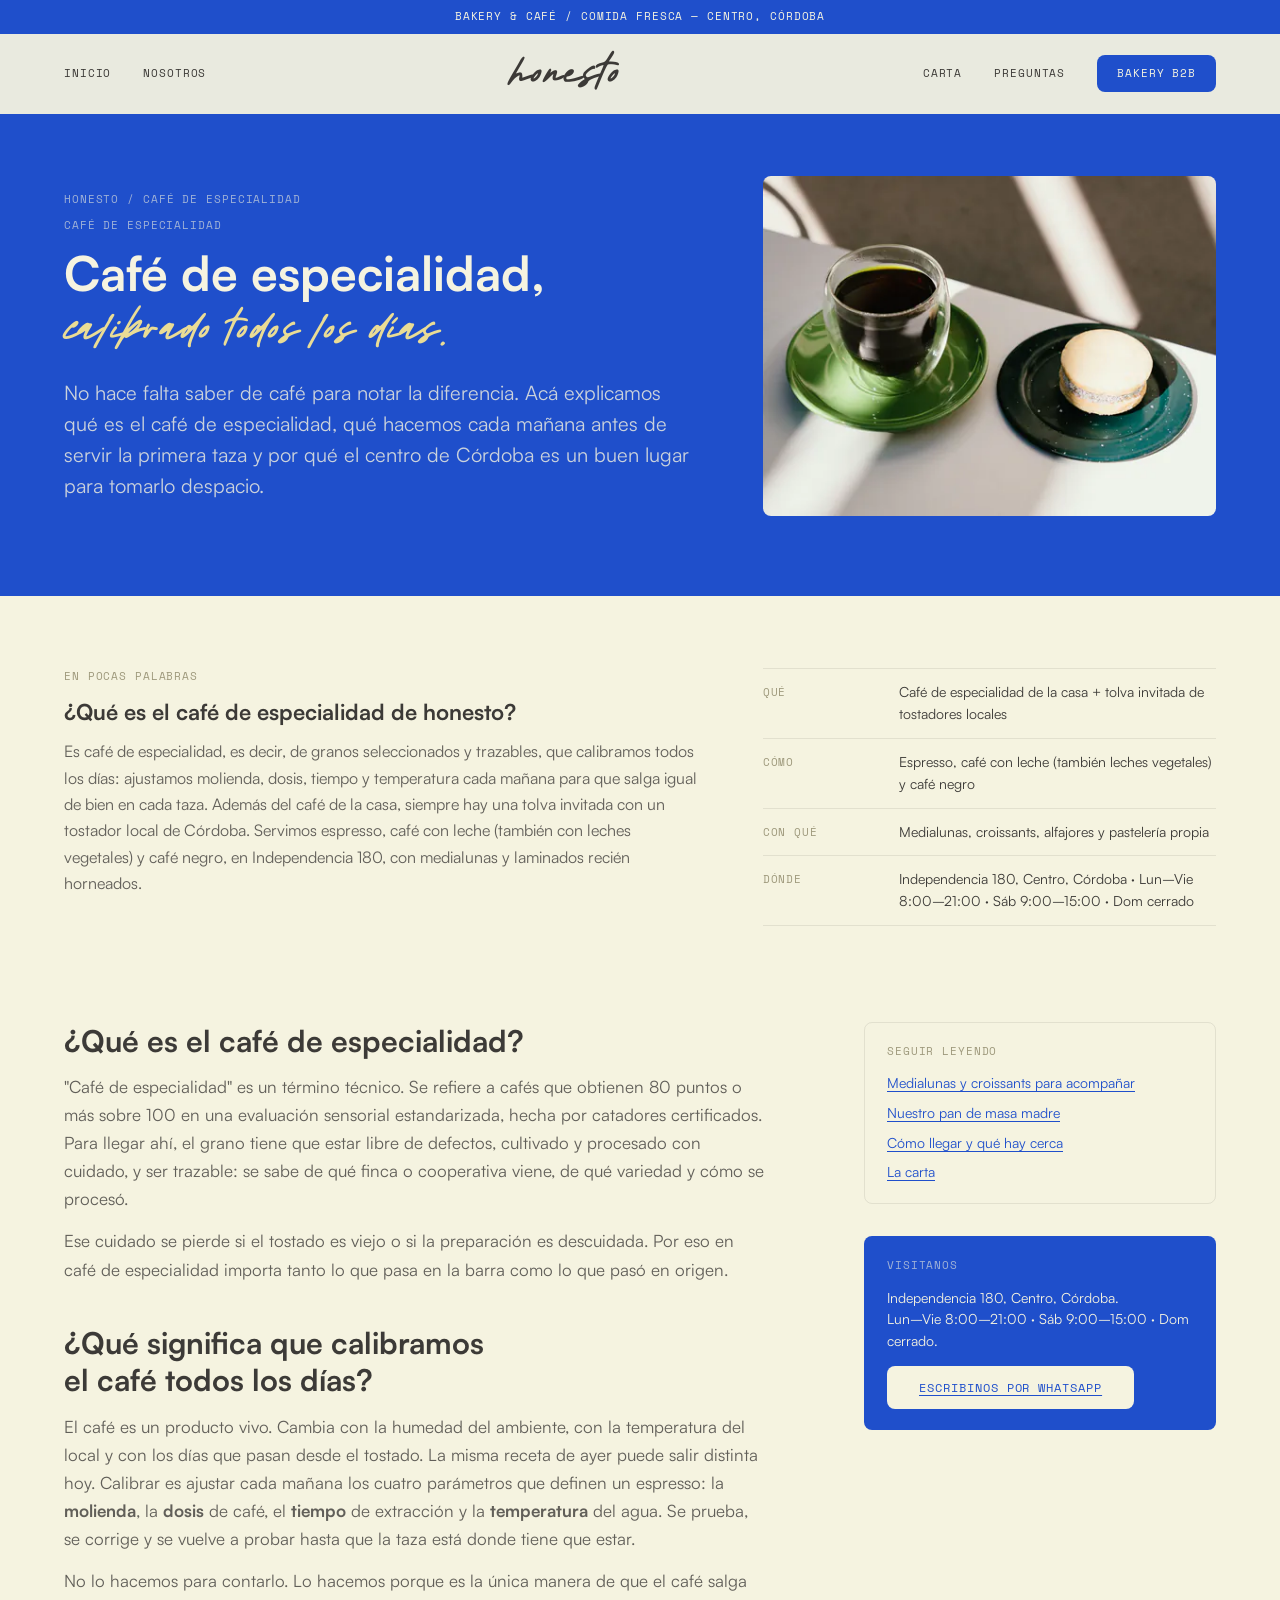
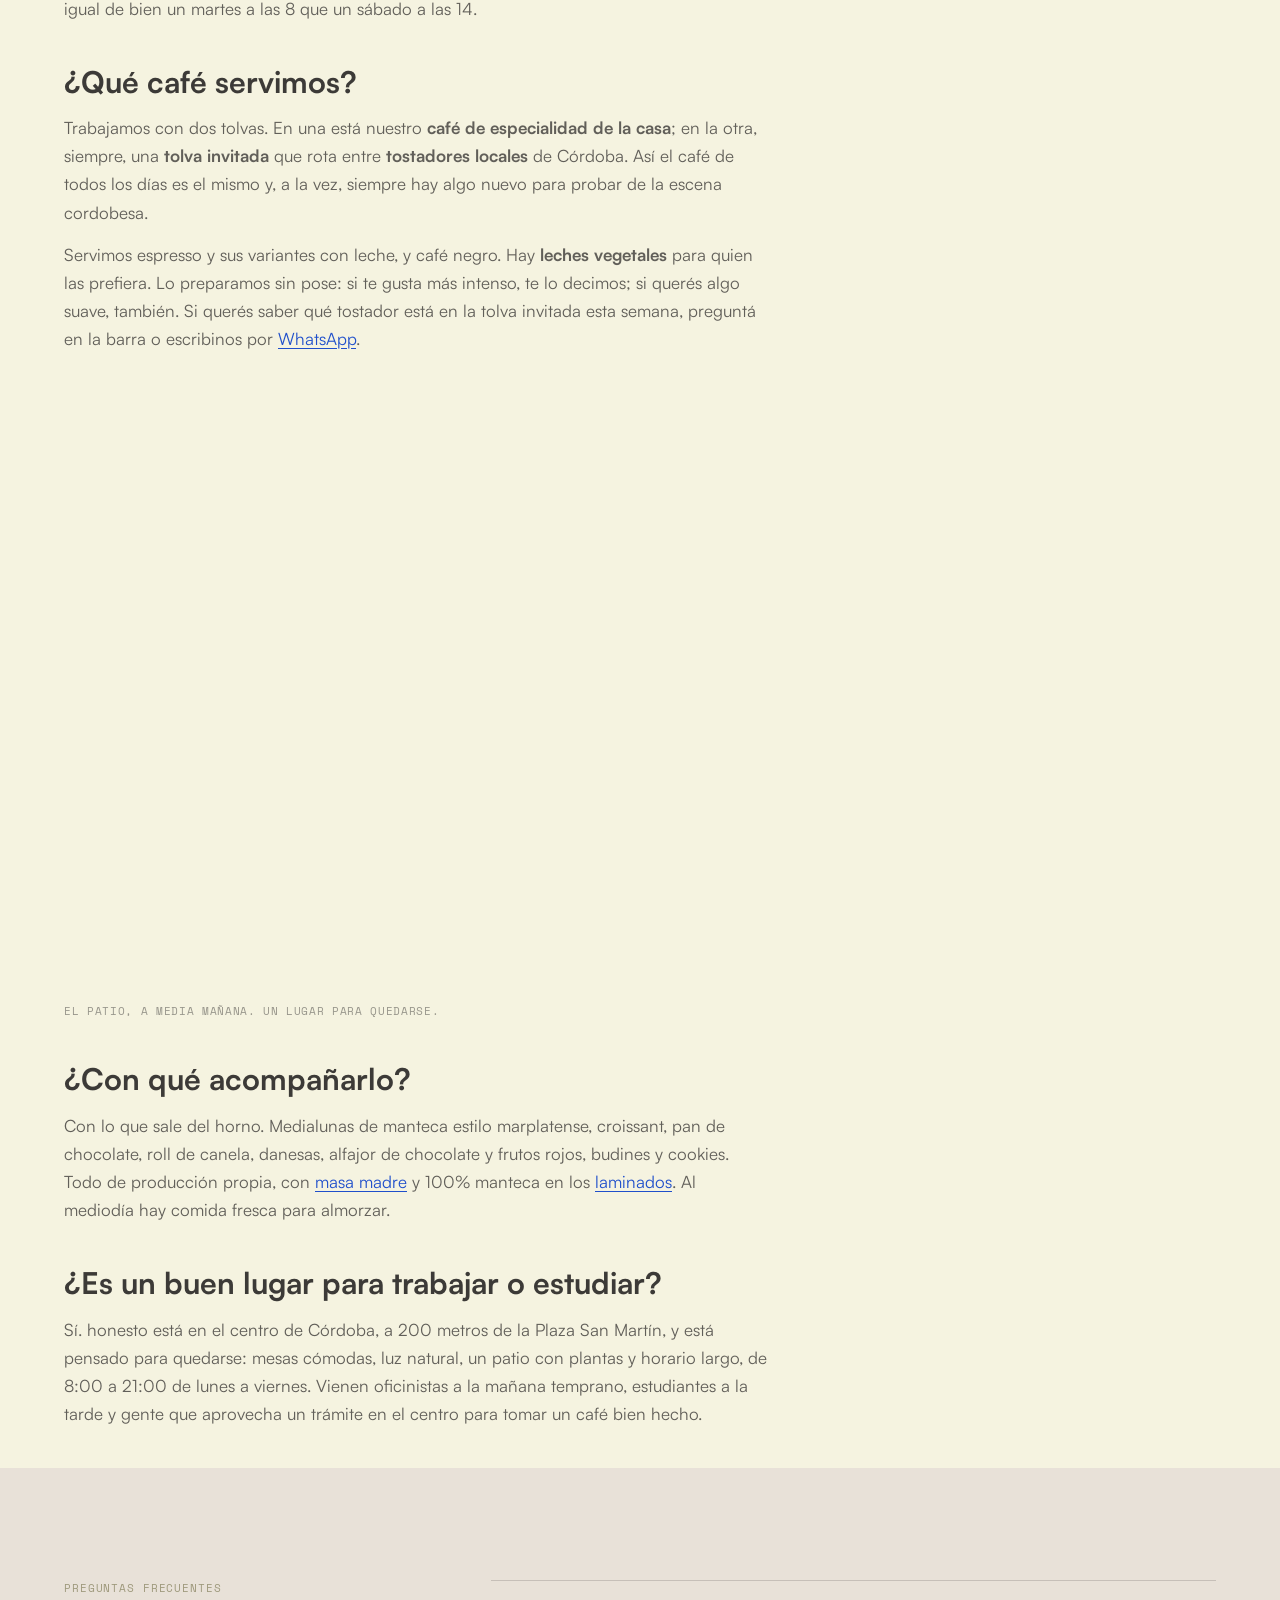
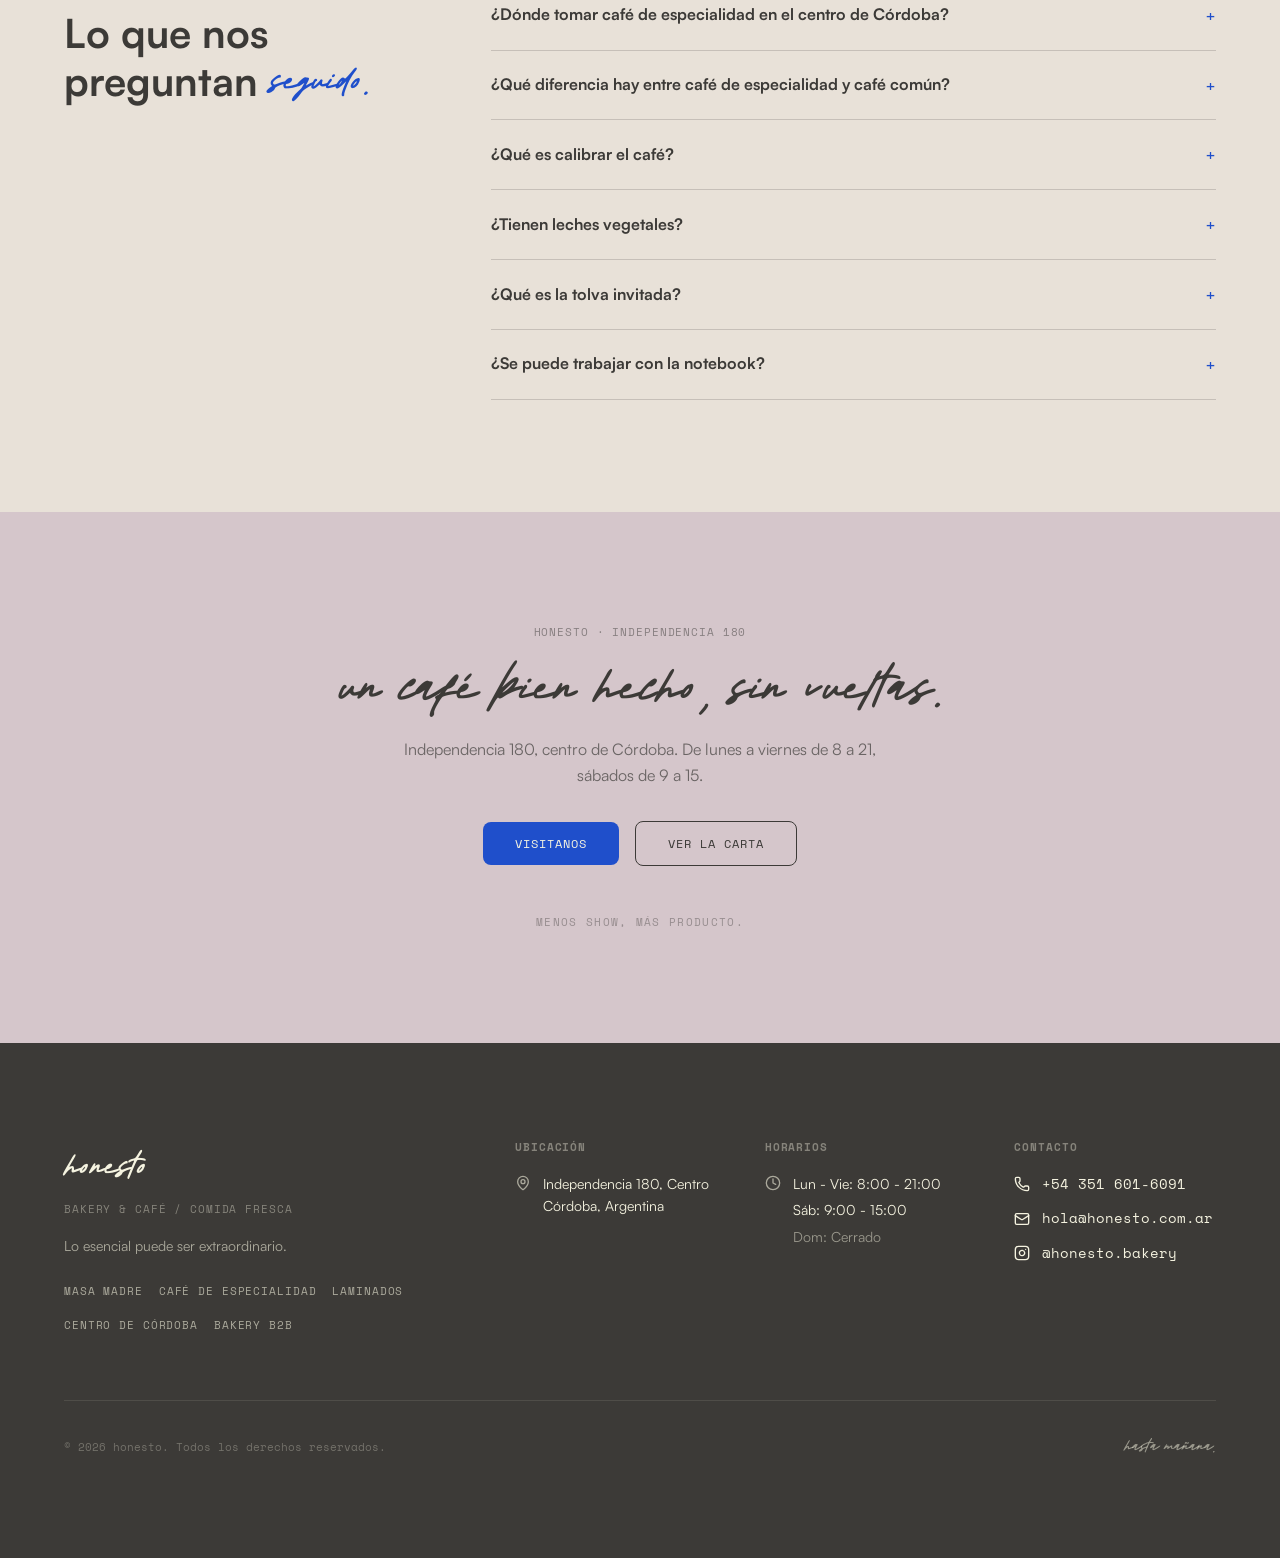
==== commit e65738c0: "Confirmed facts: 8:00 bake-out, guest hopper, plant milks, Le Dureau origin, Santa Teresa Bread and " ====
--- a/cafe-especialidad/index.html
+++ b/cafe-especialidad/index.html
@@ -4,7 +4,7 @@
   <meta charset="utf-8">
   <meta name="viewport" content="width=device-width, initial-scale=1">
   <title>Café de especialidad en el centro de Córdoba: qué es y cómo lo preparamos | honesto</title>
-  <meta name="description" content="Qué es el café de especialidad, qué significa calibrarlo todos los días y qué servimos en honesto, Independencia 180, centro de Córdoba. Con medialunas y laminados de masa madre.">
+  <meta name="description" content="Qué es el café de especialidad, qué significa calibrarlo todos los días y qué servimos en honesto, Independencia 180, centro de Córdoba: café de la casa, tolva invitada de tostadores locales y leches vegetales.">
   <meta name="robots" content="index, follow, max-image-preview:large, max-snippet:-1">
   <meta name="theme-color" content="#F4F2E7">
   <meta name="geo.region" content="AR-X">
@@ -19,7 +19,7 @@
   <!-- Open Graph -->
   <meta property="og:type" content="article">
   <meta property="og:title" content="Café de especialidad en el centro de Córdoba: qué es y cómo lo preparamos">
-  <meta property="og:description" content="Qué es el café de especialidad, qué significa calibrarlo todos los días y qué servimos en honesto, Independencia 180, centro de Córdoba. Con medialunas y laminados de masa madre.">
+  <meta property="og:description" content="Qué es el café de especialidad, qué significa calibrarlo todos los días y qué servimos en honesto, Independencia 180, centro de Córdoba: café de la casa, tolva invitada de tostadores locales y leches vegetales.">
   <meta property="og:url" content="https://honesto.com.ar/cafe-especialidad/">
   <meta property="og:image" content="https://honesto.com.ar/assets/images/cafe-alfajor-1600.webp">
   <meta property="og:image:width" content="1600">
@@ -31,7 +31,7 @@
   <!-- Twitter Card -->
   <meta name="twitter:card" content="summary_large_image">
   <meta name="twitter:title" content="Café de especialidad en el centro de Córdoba: qué es y cómo lo preparamos">
-  <meta name="twitter:description" content="Qué es el café de especialidad, qué significa calibrarlo todos los días y qué servimos en honesto, Independencia 180, centro de Córdoba. Con medialunas y laminados de masa madre.">
+  <meta name="twitter:description" content="Qué es el café de especialidad, qué significa calibrarlo todos los días y qué servimos en honesto, Independencia 180, centro de Córdoba: café de la casa, tolva invitada de tostadores locales y leches vegetales.">
   <meta name="twitter:image" content="https://honesto.com.ar/assets/images/cafe-alfajor-1600.webp">
 
   <!-- Schema.org: WebPage + Article + FAQPage -->
@@ -44,7 +44,7 @@
         "@id": "https://honesto.com.ar/cafe-especialidad/#pagina",
         "url": "https://honesto.com.ar/cafe-especialidad/",
         "name": "Café de especialidad en el centro de Córdoba: qué es y cómo lo preparamos",
-        "description": "Qué es el café de especialidad, qué significa calibrarlo todos los días y qué servimos en honesto, Independencia 180, centro de Córdoba. Con medialunas y laminados de masa madre.",
+        "description": "Qué es el café de especialidad, qué significa calibrarlo todos los días y qué servimos en honesto, Independencia 180, centro de Córdoba: café de la casa, tolva invitada de tostadores locales y leches vegetales.",
         "inLanguage": "es-AR",
         "isPartOf": {
           "@id": "https://honesto.com.ar/#sitio"
@@ -84,7 +84,7 @@
         "@type": "Article",
         "@id": "https://honesto.com.ar/cafe-especialidad/#articulo",
         "headline": "Café de especialidad en el centro de Córdoba: qué es y cómo lo preparamos",
-        "description": "Qué es el café de especialidad, qué significa calibrarlo todos los días y qué servimos en honesto, Independencia 180, centro de Córdoba. Con medialunas y laminados de masa madre.",
+        "description": "Qué es el café de especialidad, qué significa calibrarlo todos los días y qué servimos en honesto, Independencia 180, centro de Córdoba: café de la casa, tolva invitada de tostadores locales y leches vegetales.",
         "image": [
           "https://honesto.com.ar/assets/images/cafe-alfajor-1600.webp",
           "https://honesto.com.ar/assets/images/mesas-1600.webp"
@@ -105,7 +105,7 @@
         "dateModified": "2026-09-19",
         "inLanguage": "es-AR",
         "articleSection": "Café de especialidad",
-        "articleBody": "Es café de especialidad, es decir, de granos seleccionados y trazables, que calibramos todos los días: ajustamos molienda, dosis, tiempo y temperatura cada mañana para que salga igual de bien en cada taza. Lo servimos en Independencia 180, centro de Córdoba, con medialunas y laminados de masa madre y manteca recién horneados. \"Café de especialidad\" es un término técnico. Se refiere a cafés que obtienen 80 puntos o más sobre 100 en una evaluación sensorial estandarizada, hecha por catadores certificados. Para llegar ahí, el grano tiene que estar libre de defectos, cultivado y procesado con cuidado, y ser trazable: se sabe de qué finca o cooperativa viene, de qué variedad y cómo se procesó.\nEse cuidado se pierde si el tostado es viejo o si la preparación es descuidada. Por eso en café de especialidad importa tanto lo que pasa en la barra como lo que pasó en origen. El café es un producto vivo. Cambia con la humedad del ambiente, con la temperatura del local y con los días que pasan desde el tostado. La misma receta de ayer puede salir distinta hoy. Calibrar es ajustar cada mañana los cuatro parámetros que definen un espresso: la molienda, la dosis de café, el tiempo de extracción y la temperatura del agua. Se prueba, se corrige y se vuelve a probar hasta que la taza está donde tiene que estar.\nNo lo hacemos para contarlo. Lo hacemos porque es la única manera de que el café salga igual de bien un martes a las 8 que un sábado a las 14. Espresso y sus variantes con leche, y café negro. Trabajamos con café de especialidad y lo preparamos sin pose: si te gusta más intenso, te lo decimos; si querés algo suave, también. La idea es que elijas bien sin necesidad de un diccionario.\nLa carta puede cambiar según el café que tengamos. Si querés saber qué estamos sirviendo esta semana, preguntá en la barra o escribinos por WhatsApp. Con lo que sale del horno. Medialunas de manteca estilo marplatense, croissant, pan de chocolate, roll de canela, danesas, alfajor de chocolate y frutos rojos, budines y cookies. Todo de producción propia, con masa madre y 100% manteca en los laminados. Al mediodía hay comida fresca para almorzar. Sí. honesto está en el centro de Córdoba, a 200 metros de la Plaza San Martín, y está pensado para quedarse: mesas cómodas, luz natural, un patio con plantas y horario largo, de 8:00 a 21:00 de lunes a viernes. Vienen oficinistas a la mañana temprano, estudiantes a la tarde y gente que aprovecha un trámite en el centro para tomar un café bien hecho."
+        "articleBody": "Es café de especialidad, es decir, de granos seleccionados y trazables, que calibramos todos los días: ajustamos molienda, dosis, tiempo y temperatura cada mañana para que salga igual de bien en cada taza. Además del café de la casa, siempre hay una tolva invitada con un tostador local de Córdoba. Servimos espresso, café con leche (también con leches vegetales) y café negro, en Independencia 180, con medialunas y laminados recién horneados. \"Café de especialidad\" es un término técnico. Se refiere a cafés que obtienen 80 puntos o más sobre 100 en una evaluación sensorial estandarizada, hecha por catadores certificados. Para llegar ahí, el grano tiene que estar libre de defectos, cultivado y procesado con cuidado, y ser trazable: se sabe de qué finca o cooperativa viene, de qué variedad y cómo se procesó.\nEse cuidado se pierde si el tostado es viejo o si la preparación es descuidada. Por eso en café de especialidad importa tanto lo que pasa en la barra como lo que pasó en origen. El café es un producto vivo. Cambia con la humedad del ambiente, con la temperatura del local y con los días que pasan desde el tostado. La misma receta de ayer puede salir distinta hoy. Calibrar es ajustar cada mañana los cuatro parámetros que definen un espresso: la molienda, la dosis de café, el tiempo de extracción y la temperatura del agua. Se prueba, se corrige y se vuelve a probar hasta que la taza está donde tiene que estar.\nNo lo hacemos para contarlo. Lo hacemos porque es la única manera de que el café salga igual de bien un martes a las 8 que un sábado a las 14. Trabajamos con dos tolvas. En una está nuestro café de especialidad de la casa; en la otra, siempre, una tolva invitada que rota entre tostadores locales de Córdoba. Así el café de todos los días es el mismo y, a la vez, siempre hay algo nuevo para probar de la escena cordobesa.\nServimos espresso y sus variantes con leche, y café negro. Hay leches vegetales para quien las prefiera. Lo preparamos sin pose: si te gusta más intenso, te lo decimos; si querés algo suave, también. Si querés saber qué tostador está en la tolva invitada esta semana, preguntá en la barra o escribinos por WhatsApp. Con lo que sale del horno. Medialunas de manteca estilo marplatense, croissant, pan de chocolate, roll de canela, danesas, alfajor de chocolate y frutos rojos, budines y cookies. Todo de producción propia, con masa madre y 100% manteca en los laminados. Al mediodía hay comida fresca para almorzar. Sí. honesto está en el centro de Córdoba, a 200 metros de la Plaza San Martín, y está pensado para quedarse: mesas cómodas, luz natural, un patio con plantas y horario largo, de 8:00 a 21:00 de lunes a viernes. Vienen oficinistas a la mañana temprano, estudiantes a la tarde y gente que aprovecha un trámite en el centro para tomar un café bien hecho."
       },
       {
         "@type": "FAQPage",
@@ -140,10 +140,18 @@
           },
           {
             "@type": "Question",
-            "name": "¿Tienen café con leche y opciones sin cafeína?",
-            "acceptedAnswer": {
-              "@type": "Answer",
-              "text": "Servimos espresso, café con leche y café negro. Para opciones específicas, como descafeinado o leches vegetales, consultá en la barra: la carta cambia según lo que tengamos."
+            "name": "¿Tienen leches vegetales?",
+            "acceptedAnswer": {
+              "@type": "Answer",
+              "text": "Sí. Ofrecemos leches vegetales para el café con leche y sus variantes."
+            }
+          },
+          {
+            "@type": "Question",
+            "name": "¿Qué es la tolva invitada?",
+            "acceptedAnswer": {
+              "@type": "Answer",
+              "text": "Además de nuestro café de especialidad de la casa, siempre hay una segunda tolva con un café de un tostador local de Córdoba, que va rotando. Es una forma de probar lo que se tuesta en la ciudad."
             }
           },
           {
@@ -226,11 +234,11 @@
       <div>
         <p class="section-eyebrow">En pocas palabras</p>
         <h2 class="resumen__title" id="resumen-title">¿Qué es el café de especialidad de honesto?</h2>
-        <p class="resumen__text">Es café de especialidad, es decir, de granos seleccionados y trazables, que calibramos todos los días: ajustamos molienda, dosis, tiempo y temperatura cada mañana para que salga igual de bien en cada taza. Lo servimos en Independencia 180, centro de Córdoba, con medialunas y laminados de masa madre y manteca recién horneados.</p>
+        <p class="resumen__text">Es café de especialidad, es decir, de granos seleccionados y trazables, que calibramos todos los días: ajustamos molienda, dosis, tiempo y temperatura cada mañana para que salga igual de bien en cada taza. Además del café de la casa, siempre hay una tolva invitada con un tostador local de Córdoba. Servimos espresso, café con leche (también con leches vegetales) y café negro, en Independencia 180, con medialunas y laminados recién horneados.</p>
       </div>
       <dl class="resumen__facts">
-        <div><dt>Qué</dt><dd>Café de especialidad, calibrado a diario</dd></div>
-        <div><dt>Cómo</dt><dd>Espresso, café con leche y café negro</dd></div>
+        <div><dt>Qué</dt><dd>Café de especialidad de la casa + tolva invitada de tostadores locales</dd></div>
+        <div><dt>Cómo</dt><dd>Espresso, café con leche (también leches vegetales) y café negro</dd></div>
         <div><dt>Con qué</dt><dd>Medialunas, croissants, alfajores y pastelería propia</dd></div>
         <div><dt>Dónde</dt><dd>Independencia 180, Centro, Córdoba · Lun–Vie 8:00–21:00 · Sáb 9:00–15:00 · Dom cerrado</dd></div>
       </dl>
@@ -253,8 +261,8 @@
       </section>
       <section>
         <h2>¿Qué café servimos?</h2>
-<p>Espresso y sus variantes con leche, y café negro. Trabajamos con café de especialidad y lo preparamos sin pose: si te gusta más intenso, te lo decimos; si querés algo suave, también. La idea es que elijas bien sin necesidad de un diccionario.</p>
-<p>La carta puede cambiar según el café que tengamos. Si querés saber qué estamos sirviendo esta semana, preguntá en la barra o escribinos por <a href="https://wa.me/543516016091" target="_blank" rel="noopener noreferrer">WhatsApp</a>.</p>
+<p>Trabajamos con dos tolvas. En una está nuestro <strong>café de especialidad de la casa</strong>; en la otra, siempre, una <strong>tolva invitada</strong> que rota entre <strong>tostadores locales</strong> de Córdoba. Así el café de todos los días es el mismo y, a la vez, siempre hay algo nuevo para probar de la escena cordobesa.</p>
+<p>Servimos espresso y sus variantes con leche, y café negro. Hay <strong>leches vegetales</strong> para quien las prefiera. Lo preparamos sin pose: si te gusta más intenso, te lo decimos; si querés algo suave, también. Si querés saber qué tostador está en la tolva invitada esta semana, preguntá en la barra o escribinos por <a href="https://wa.me/543516016091" target="_blank" rel="noopener noreferrer">WhatsApp</a>.</p>
       </section>
       <figure class="article__figure">
         <img src="/assets/images/mesas-800.webp" srcset="/assets/images/mesas-480.webp 480w, /assets/images/mesas-800.webp 800w, /assets/images/mesas-1200.webp 1200w, /assets/images/mesas-1600.webp 1600w" sizes="(min-width: 1024px) 736px, calc(100vw - 48px)" alt="Clientes conversando en las mesas del patio de honesto, con plantas al fondo" width="800" height="600" loading="lazy" decoding="async">
@@ -310,8 +318,12 @@
           <p>Ajustar cada día la molienda, la dosis, el tiempo de extracción y la temperatura del agua, probando hasta que el espresso sale como debe. Se hace porque el café cambia con el clima y con los días desde el tostado.</p>
         </details>
         <details class="faq__item">
-          <summary>¿Tienen café con leche y opciones sin cafeína?</summary>
-          <p>Servimos espresso, café con leche y café negro. Para opciones específicas, como descafeinado o leches vegetales, consultá en la barra: la carta cambia según lo que tengamos.</p>
+          <summary>¿Tienen leches vegetales?</summary>
+          <p>Sí. Ofrecemos leches vegetales para el café con leche y sus variantes.</p>
+        </details>
+        <details class="faq__item">
+          <summary>¿Qué es la tolva invitada?</summary>
+          <p>Además de nuestro café de especialidad de la casa, siempre hay una segunda tolva con un café de un tostador local de Córdoba, que va rotando. Es una forma de probar lo que se tuesta en la ciudad.</p>
         </details>
         <details class="faq__item">
           <summary>¿Se puede trabajar con la notebook?</summary>
--- a/css/main.css
+++ b/css/main.css
@@ -1617,6 +1617,9 @@
   margin: 0 0 16px;
 }
 
+.nosotros p a { color: var(--color-blue-primary); text-decoration: underline; text-underline-offset: 3px; }
+.nosotros p a:hover { color: var(--color-blue-deep); }
+
 .nosotros__values {
   display: grid;
   grid-template-columns: repeat(2, 1fr);
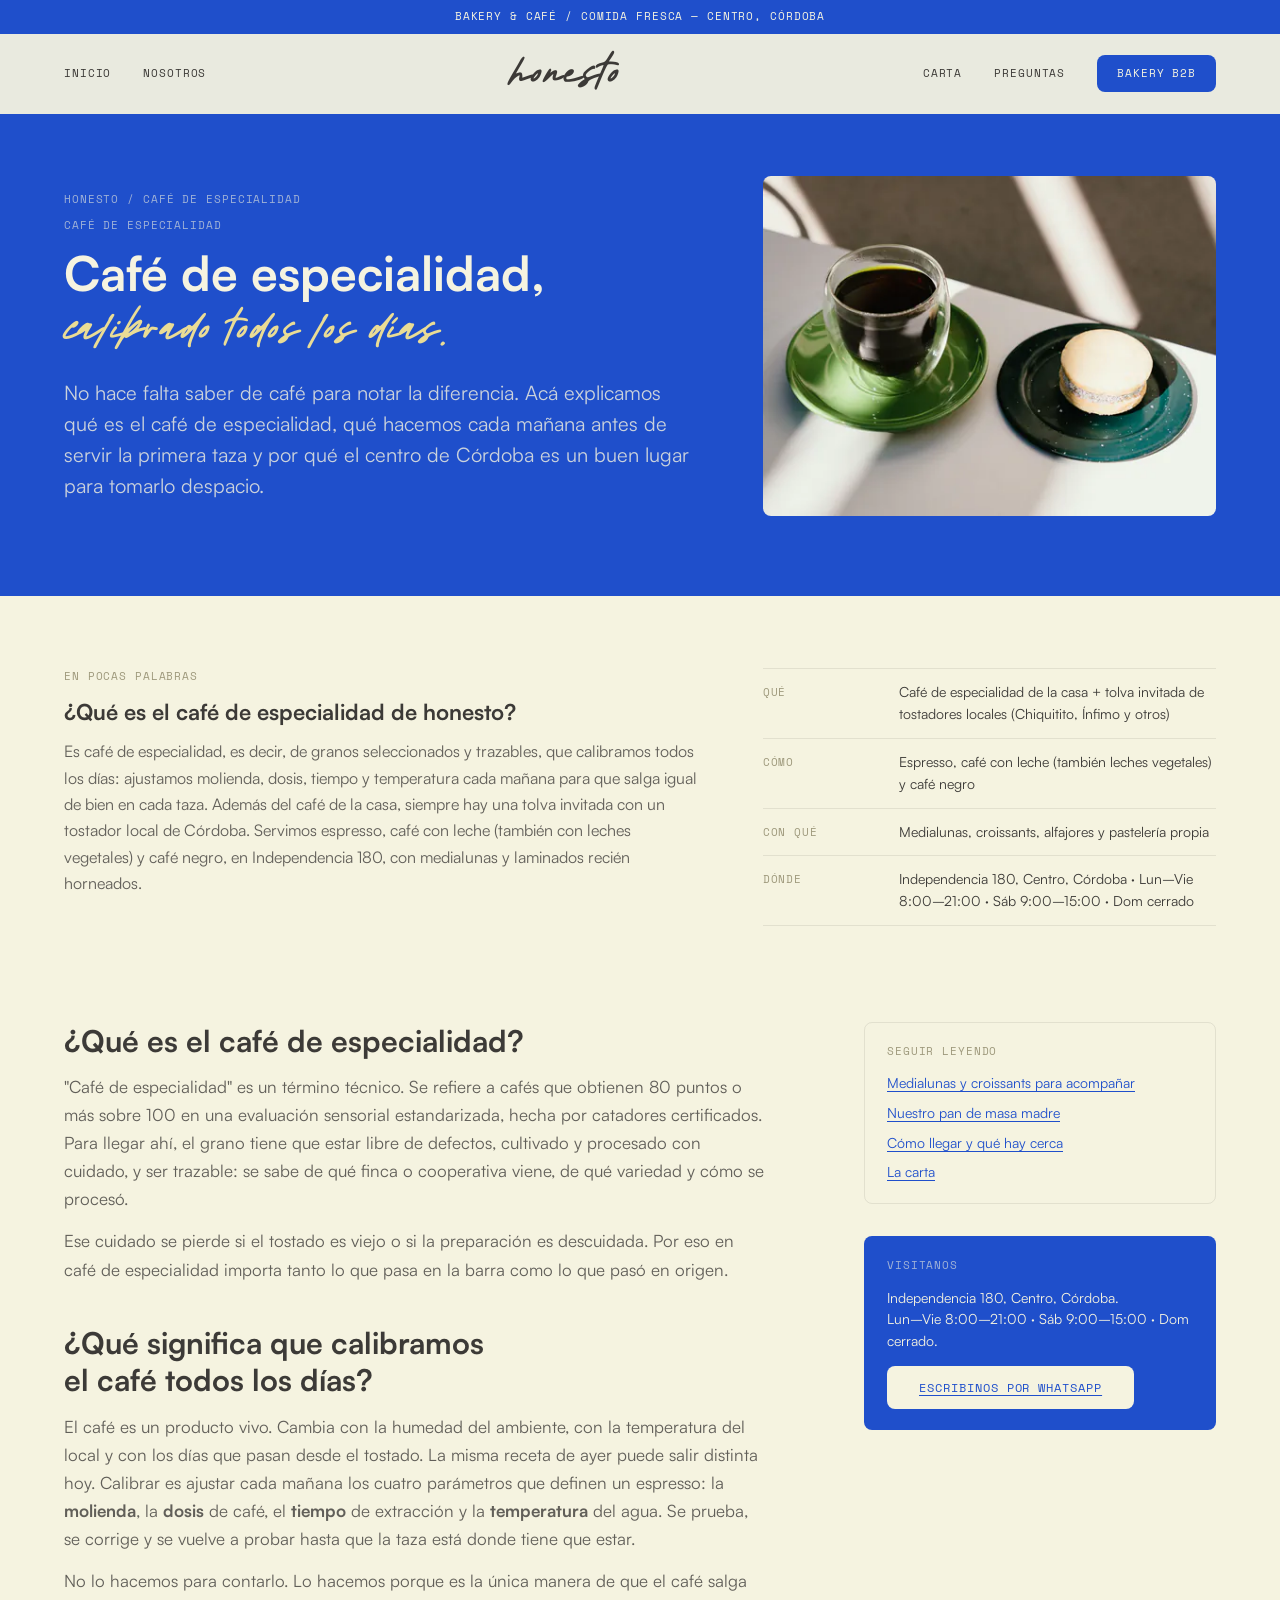
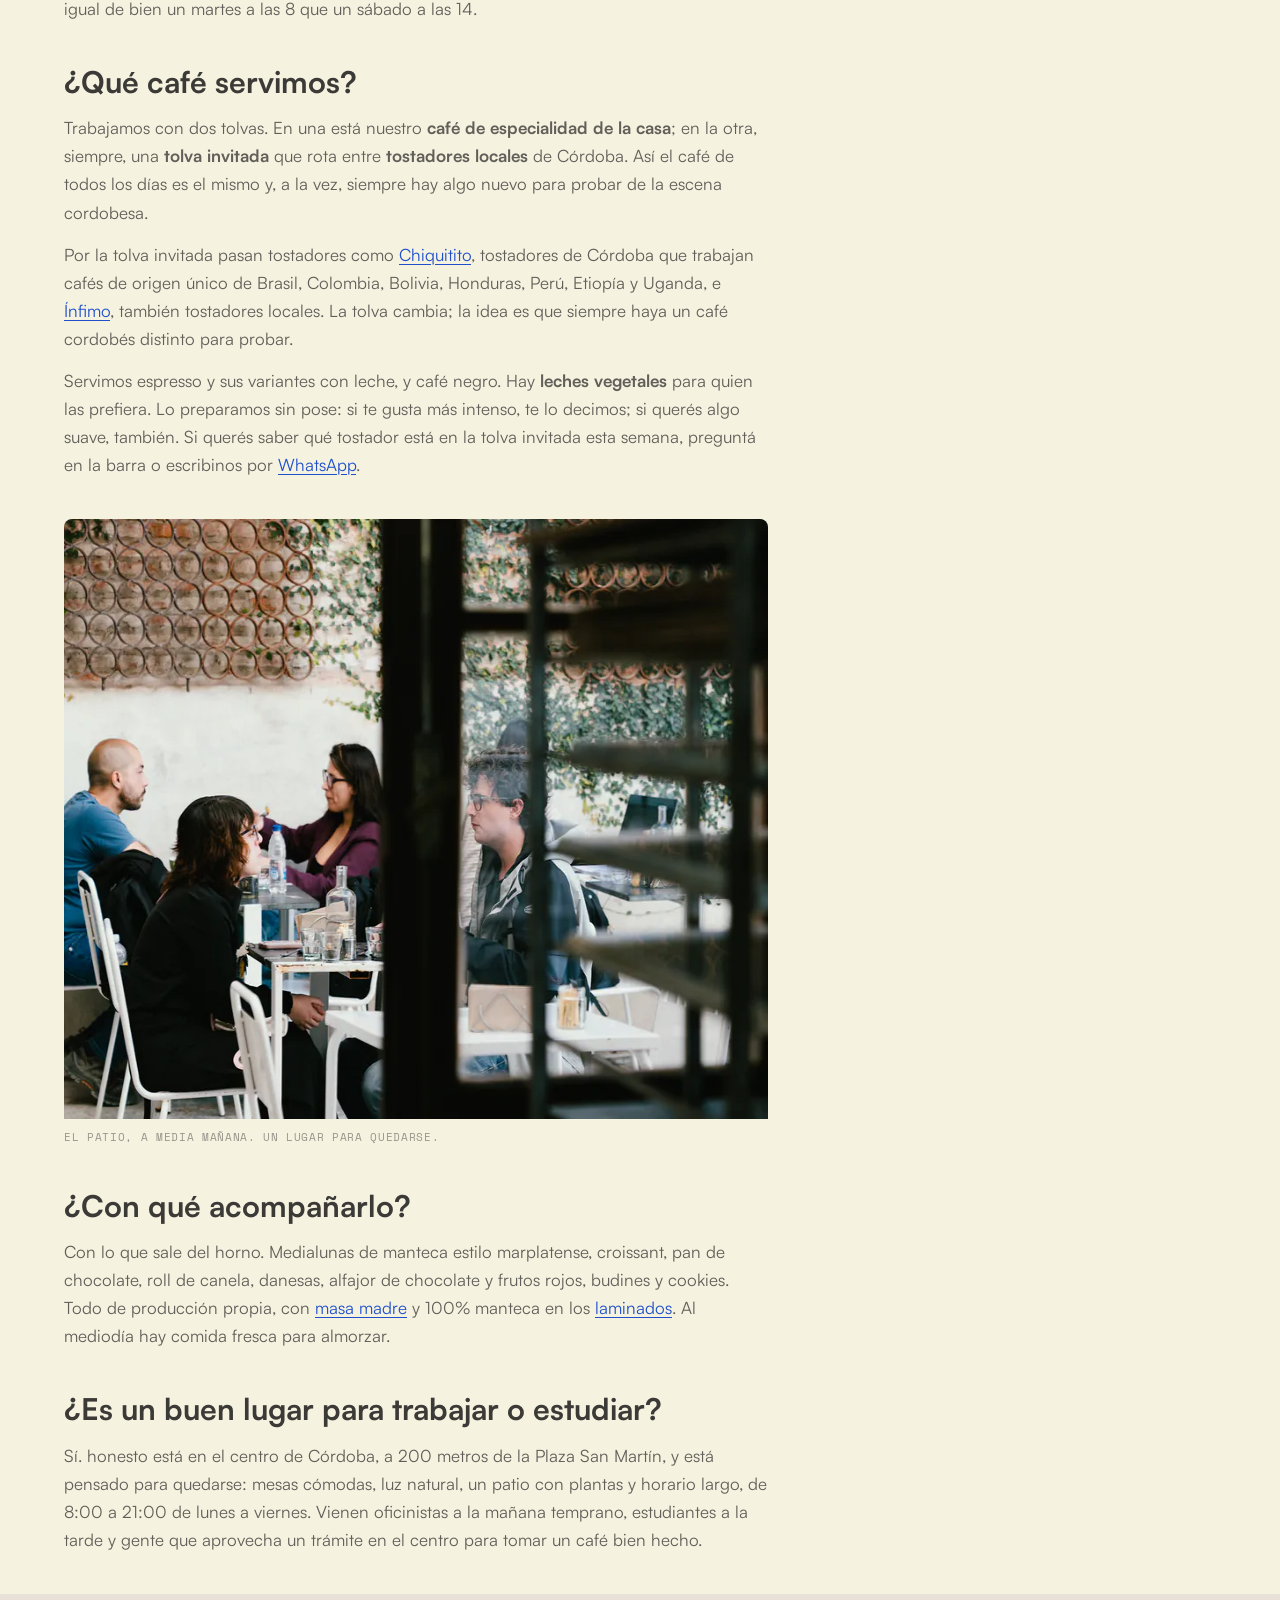
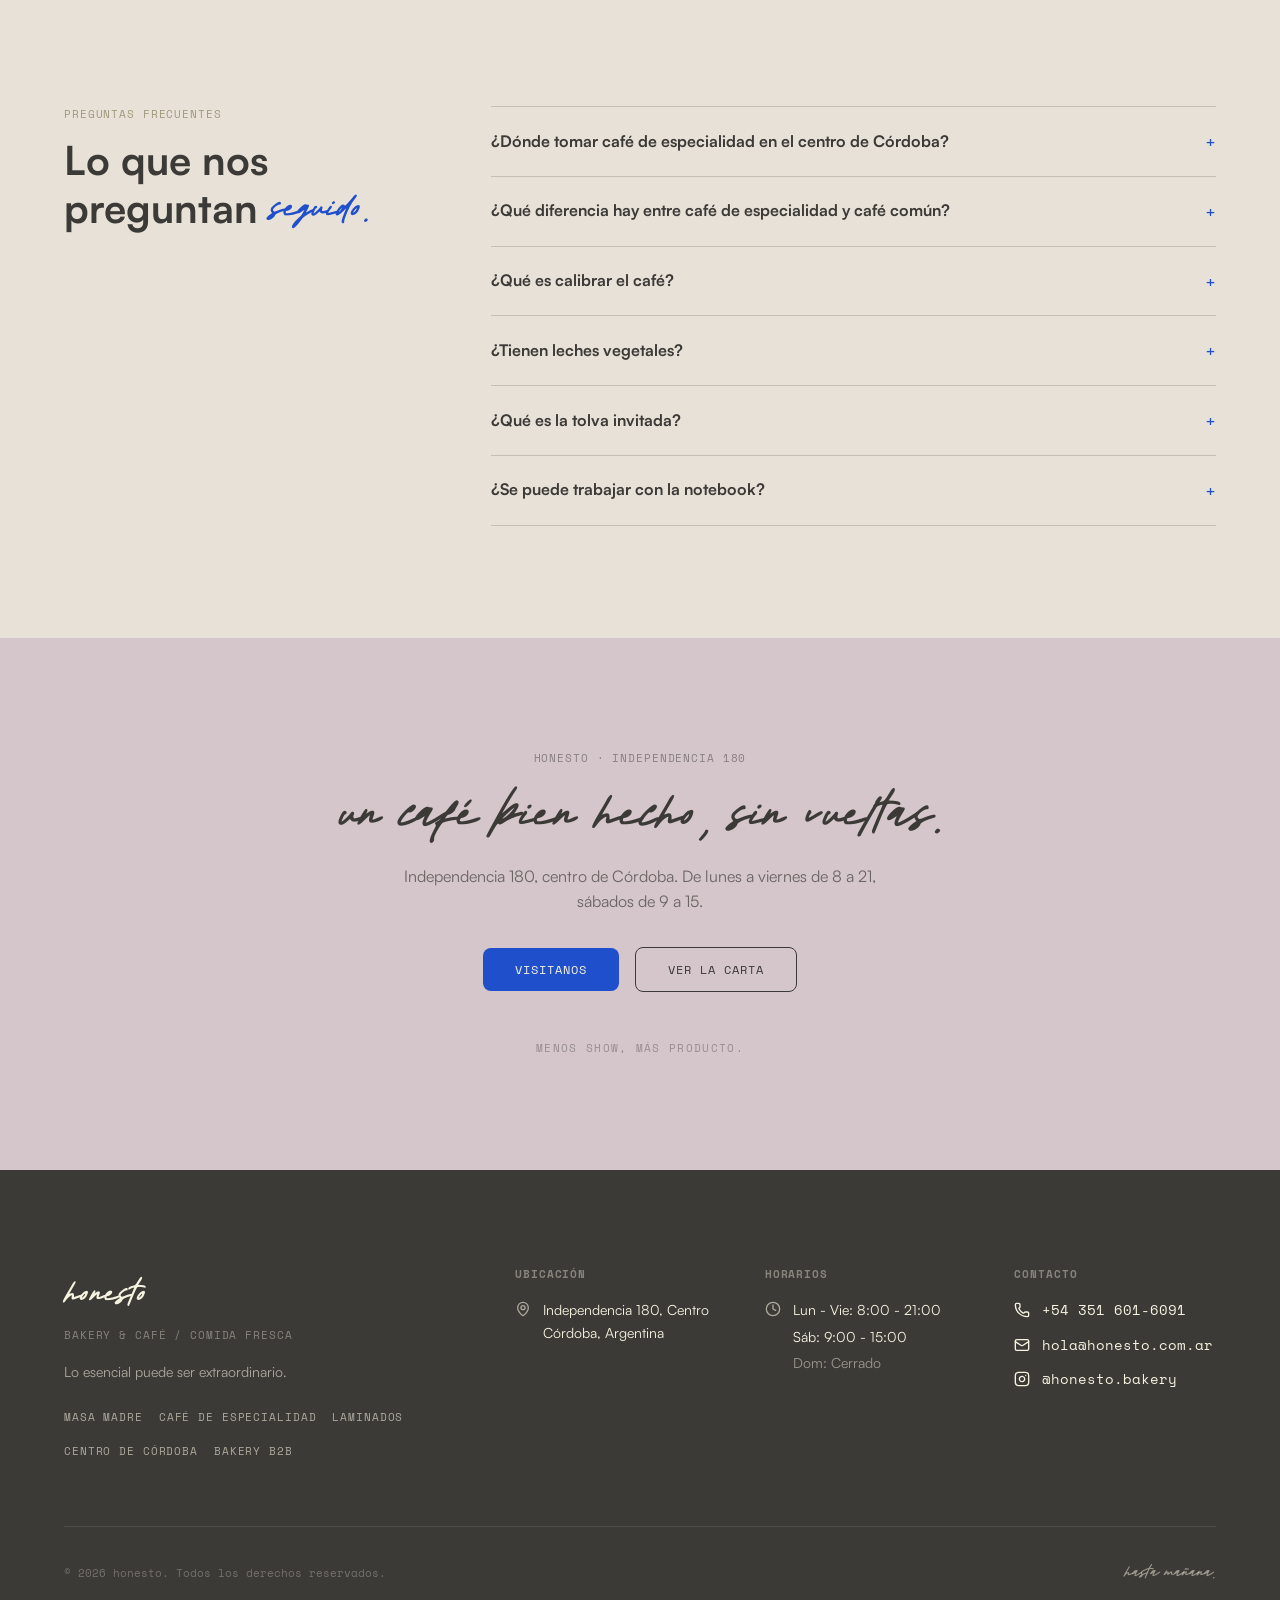
==== commit 5f8cdf7f: "Name the guest-hopper roasters: Chiquitito and Ínfimo Co-Authored-By: Claude Fable 5.1 <noreply@anth" ====
--- a/cafe-especialidad/index.html
+++ b/cafe-especialidad/index.html
@@ -54,7 +54,7 @@
         },
         "primaryImageOfPage": "https://honesto.com.ar/assets/images/cafe-alfajor-1600.webp",
         "dateModified": "2026-09-19",
-        "keywords": "café de especialidad Córdoba centro, cafetería de especialidad Córdoba, café calibrado, espresso Córdoba centro, dónde tomar café de especialidad en Córdoba, cafetería para trabajar Córdoba centro, café y medialunas Córdoba",
+        "keywords": "café de especialidad Córdoba centro, cafetería de especialidad Córdoba, café calibrado, tostadores de café Córdoba, Chiquitito café, Ínfimo tostamos café, tolva invitada, espresso Córdoba centro, dónde tomar café de especialidad en Córdoba, cafetería para trabajar Córdoba centro, café y medialunas Córdoba",
         "speakable": {
           "@type": "SpeakableSpecification",
           "cssSelector": [
@@ -105,7 +105,36 @@
         "dateModified": "2026-09-19",
         "inLanguage": "es-AR",
         "articleSection": "Café de especialidad",
-        "articleBody": "Es café de especialidad, es decir, de granos seleccionados y trazables, que calibramos todos los días: ajustamos molienda, dosis, tiempo y temperatura cada mañana para que salga igual de bien en cada taza. Además del café de la casa, siempre hay una tolva invitada con un tostador local de Córdoba. Servimos espresso, café con leche (también con leches vegetales) y café negro, en Independencia 180, con medialunas y laminados recién horneados. \"Café de especialidad\" es un término técnico. Se refiere a cafés que obtienen 80 puntos o más sobre 100 en una evaluación sensorial estandarizada, hecha por catadores certificados. Para llegar ahí, el grano tiene que estar libre de defectos, cultivado y procesado con cuidado, y ser trazable: se sabe de qué finca o cooperativa viene, de qué variedad y cómo se procesó.\nEse cuidado se pierde si el tostado es viejo o si la preparación es descuidada. Por eso en café de especialidad importa tanto lo que pasa en la barra como lo que pasó en origen. El café es un producto vivo. Cambia con la humedad del ambiente, con la temperatura del local y con los días que pasan desde el tostado. La misma receta de ayer puede salir distinta hoy. Calibrar es ajustar cada mañana los cuatro parámetros que definen un espresso: la molienda, la dosis de café, el tiempo de extracción y la temperatura del agua. Se prueba, se corrige y se vuelve a probar hasta que la taza está donde tiene que estar.\nNo lo hacemos para contarlo. Lo hacemos porque es la única manera de que el café salga igual de bien un martes a las 8 que un sábado a las 14. Trabajamos con dos tolvas. En una está nuestro café de especialidad de la casa; en la otra, siempre, una tolva invitada que rota entre tostadores locales de Córdoba. Así el café de todos los días es el mismo y, a la vez, siempre hay algo nuevo para probar de la escena cordobesa.\nServimos espresso y sus variantes con leche, y café negro. Hay leches vegetales para quien las prefiera. Lo preparamos sin pose: si te gusta más intenso, te lo decimos; si querés algo suave, también. Si querés saber qué tostador está en la tolva invitada esta semana, preguntá en la barra o escribinos por WhatsApp. Con lo que sale del horno. Medialunas de manteca estilo marplatense, croissant, pan de chocolate, roll de canela, danesas, alfajor de chocolate y frutos rojos, budines y cookies. Todo de producción propia, con masa madre y 100% manteca en los laminados. Al mediodía hay comida fresca para almorzar. Sí. honesto está en el centro de Córdoba, a 200 metros de la Plaza San Martín, y está pensado para quedarse: mesas cómodas, luz natural, un patio con plantas y horario largo, de 8:00 a 21:00 de lunes a viernes. Vienen oficinistas a la mañana temprano, estudiantes a la tarde y gente que aprovecha un trámite en el centro para tomar un café bien hecho."
+        "mentions": [
+          {
+            "@type": "Organization",
+            "name": "Chiquitito Café de Especialidad",
+            "url": "https://chiquitito.cafe/",
+            "sameAs": [
+              "https://www.instagram.com/chiquitito.cafe/"
+            ],
+            "description": "Tostadores de café de especialidad en Córdoba, Argentina",
+            "address": {
+              "@type": "PostalAddress",
+              "addressLocality": "Córdoba",
+              "addressCountry": "AR"
+            }
+          },
+          {
+            "@type": "Organization",
+            "name": "Ínfimo · tostamos café",
+            "sameAs": [
+              "https://www.instagram.com/infimo.tostamoscafe/"
+            ],
+            "description": "Tostadores de café en Córdoba, Argentina",
+            "address": {
+              "@type": "PostalAddress",
+              "addressLocality": "Córdoba",
+              "addressCountry": "AR"
+            }
+          }
+        ],
+        "articleBody": "Es café de especialidad, es decir, de granos seleccionados y trazables, que calibramos todos los días: ajustamos molienda, dosis, tiempo y temperatura cada mañana para que salga igual de bien en cada taza. Además del café de la casa, siempre hay una tolva invitada con un tostador local de Córdoba. Servimos espresso, café con leche (también con leches vegetales) y café negro, en Independencia 180, con medialunas y laminados recién horneados. \"Café de especialidad\" es un término técnico. Se refiere a cafés que obtienen 80 puntos o más sobre 100 en una evaluación sensorial estandarizada, hecha por catadores certificados. Para llegar ahí, el grano tiene que estar libre de defectos, cultivado y procesado con cuidado, y ser trazable: se sabe de qué finca o cooperativa viene, de qué variedad y cómo se procesó.\nEse cuidado se pierde si el tostado es viejo o si la preparación es descuidada. Por eso en café de especialidad importa tanto lo que pasa en la barra como lo que pasó en origen. El café es un producto vivo. Cambia con la humedad del ambiente, con la temperatura del local y con los días que pasan desde el tostado. La misma receta de ayer puede salir distinta hoy. Calibrar es ajustar cada mañana los cuatro parámetros que definen un espresso: la molienda, la dosis de café, el tiempo de extracción y la temperatura del agua. Se prueba, se corrige y se vuelve a probar hasta que la taza está donde tiene que estar.\nNo lo hacemos para contarlo. Lo hacemos porque es la única manera de que el café salga igual de bien un martes a las 8 que un sábado a las 14. Trabajamos con dos tolvas. En una está nuestro café de especialidad de la casa; en la otra, siempre, una tolva invitada que rota entre tostadores locales de Córdoba. Así el café de todos los días es el mismo y, a la vez, siempre hay algo nuevo para probar de la escena cordobesa.\nPor la tolva invitada pasan tostadores como Chiquitito, tostadores de Córdoba que trabajan cafés de origen único de Brasil, Colombia, Bolivia, Honduras, Perú, Etiopía y Uganda, e Ínfimo, también tostadores locales. La tolva cambia; la idea es que siempre haya un café cordobés distinto para probar.\nServimos espresso y sus variantes con leche, y café negro. Hay leches vegetales para quien las prefiera. Lo preparamos sin pose: si te gusta más intenso, te lo decimos; si querés algo suave, también. Si querés saber qué tostador está en la tolva invitada esta semana, preguntá en la barra o escribinos por WhatsApp. Con lo que sale del horno. Medialunas de manteca estilo marplatense, croissant, pan de chocolate, roll de canela, danesas, alfajor de chocolate y frutos rojos, budines y cookies. Todo de producción propia, con masa madre y 100% manteca en los laminados. Al mediodía hay comida fresca para almorzar. Sí. honesto está en el centro de Córdoba, a 200 metros de la Plaza San Martín, y está pensado para quedarse: mesas cómodas, luz natural, un patio con plantas y horario largo, de 8:00 a 21:00 de lunes a viernes. Vienen oficinistas a la mañana temprano, estudiantes a la tarde y gente que aprovecha un trámite en el centro para tomar un café bien hecho."
       },
       {
         "@type": "FAQPage",
@@ -151,7 +180,7 @@
             "name": "¿Qué es la tolva invitada?",
             "acceptedAnswer": {
               "@type": "Answer",
-              "text": "Además de nuestro café de especialidad de la casa, siempre hay una segunda tolva con un café de un tostador local de Córdoba, que va rotando. Es una forma de probar lo que se tuesta en la ciudad."
+              "text": "Además de nuestro café de especialidad de la casa, siempre hay una segunda tolva con un café de un tostador local de Córdoba, que va rotando. Entre los tostadores que pasan están Chiquitito e Ínfimo. Es una forma de probar lo que se tuesta en la ciudad."
             }
           },
           {
@@ -237,7 +266,7 @@
         <p class="resumen__text">Es café de especialidad, es decir, de granos seleccionados y trazables, que calibramos todos los días: ajustamos molienda, dosis, tiempo y temperatura cada mañana para que salga igual de bien en cada taza. Además del café de la casa, siempre hay una tolva invitada con un tostador local de Córdoba. Servimos espresso, café con leche (también con leches vegetales) y café negro, en Independencia 180, con medialunas y laminados recién horneados.</p>
       </div>
       <dl class="resumen__facts">
-        <div><dt>Qué</dt><dd>Café de especialidad de la casa + tolva invitada de tostadores locales</dd></div>
+        <div><dt>Qué</dt><dd>Café de especialidad de la casa + tolva invitada de tostadores locales (Chiquitito, Ínfimo y otros)</dd></div>
         <div><dt>Cómo</dt><dd>Espresso, café con leche (también leches vegetales) y café negro</dd></div>
         <div><dt>Con qué</dt><dd>Medialunas, croissants, alfajores y pastelería propia</dd></div>
         <div><dt>Dónde</dt><dd>Independencia 180, Centro, Córdoba · Lun–Vie 8:00–21:00 · Sáb 9:00–15:00 · Dom cerrado</dd></div>
@@ -262,6 +291,7 @@
       <section>
         <h2>¿Qué café servimos?</h2>
 <p>Trabajamos con dos tolvas. En una está nuestro <strong>café de especialidad de la casa</strong>; en la otra, siempre, una <strong>tolva invitada</strong> que rota entre <strong>tostadores locales</strong> de Córdoba. Así el café de todos los días es el mismo y, a la vez, siempre hay algo nuevo para probar de la escena cordobesa.</p>
+<p>Por la tolva invitada pasan tostadores como <a href="https://chiquitito.cafe/" target="_blank" rel="noopener noreferrer">Chiquitito</a>, tostadores de Córdoba que trabajan cafés de origen único de Brasil, Colombia, Bolivia, Honduras, Perú, Etiopía y Uganda, e <a href="https://www.instagram.com/infimo.tostamoscafe/" target="_blank" rel="noopener noreferrer">Ínfimo</a>, también tostadores locales. La tolva cambia; la idea es que siempre haya un café cordobés distinto para probar.</p>
 <p>Servimos espresso y sus variantes con leche, y café negro. Hay <strong>leches vegetales</strong> para quien las prefiera. Lo preparamos sin pose: si te gusta más intenso, te lo decimos; si querés algo suave, también. Si querés saber qué tostador está en la tolva invitada esta semana, preguntá en la barra o escribinos por <a href="https://wa.me/543516016091" target="_blank" rel="noopener noreferrer">WhatsApp</a>.</p>
       </section>
       <figure class="article__figure">
@@ -323,7 +353,7 @@
         </details>
         <details class="faq__item">
           <summary>¿Qué es la tolva invitada?</summary>
-          <p>Además de nuestro café de especialidad de la casa, siempre hay una segunda tolva con un café de un tostador local de Córdoba, que va rotando. Es una forma de probar lo que se tuesta en la ciudad.</p>
+          <p>Además de nuestro café de especialidad de la casa, siempre hay una segunda tolva con un café de un tostador local de Córdoba, que va rotando. Entre los tostadores que pasan están Chiquitito e Ínfimo. Es una forma de probar lo que se tuesta en la ciudad.</p>
         </details>
         <details class="faq__item">
           <summary>¿Se puede trabajar con la notebook?</summary>
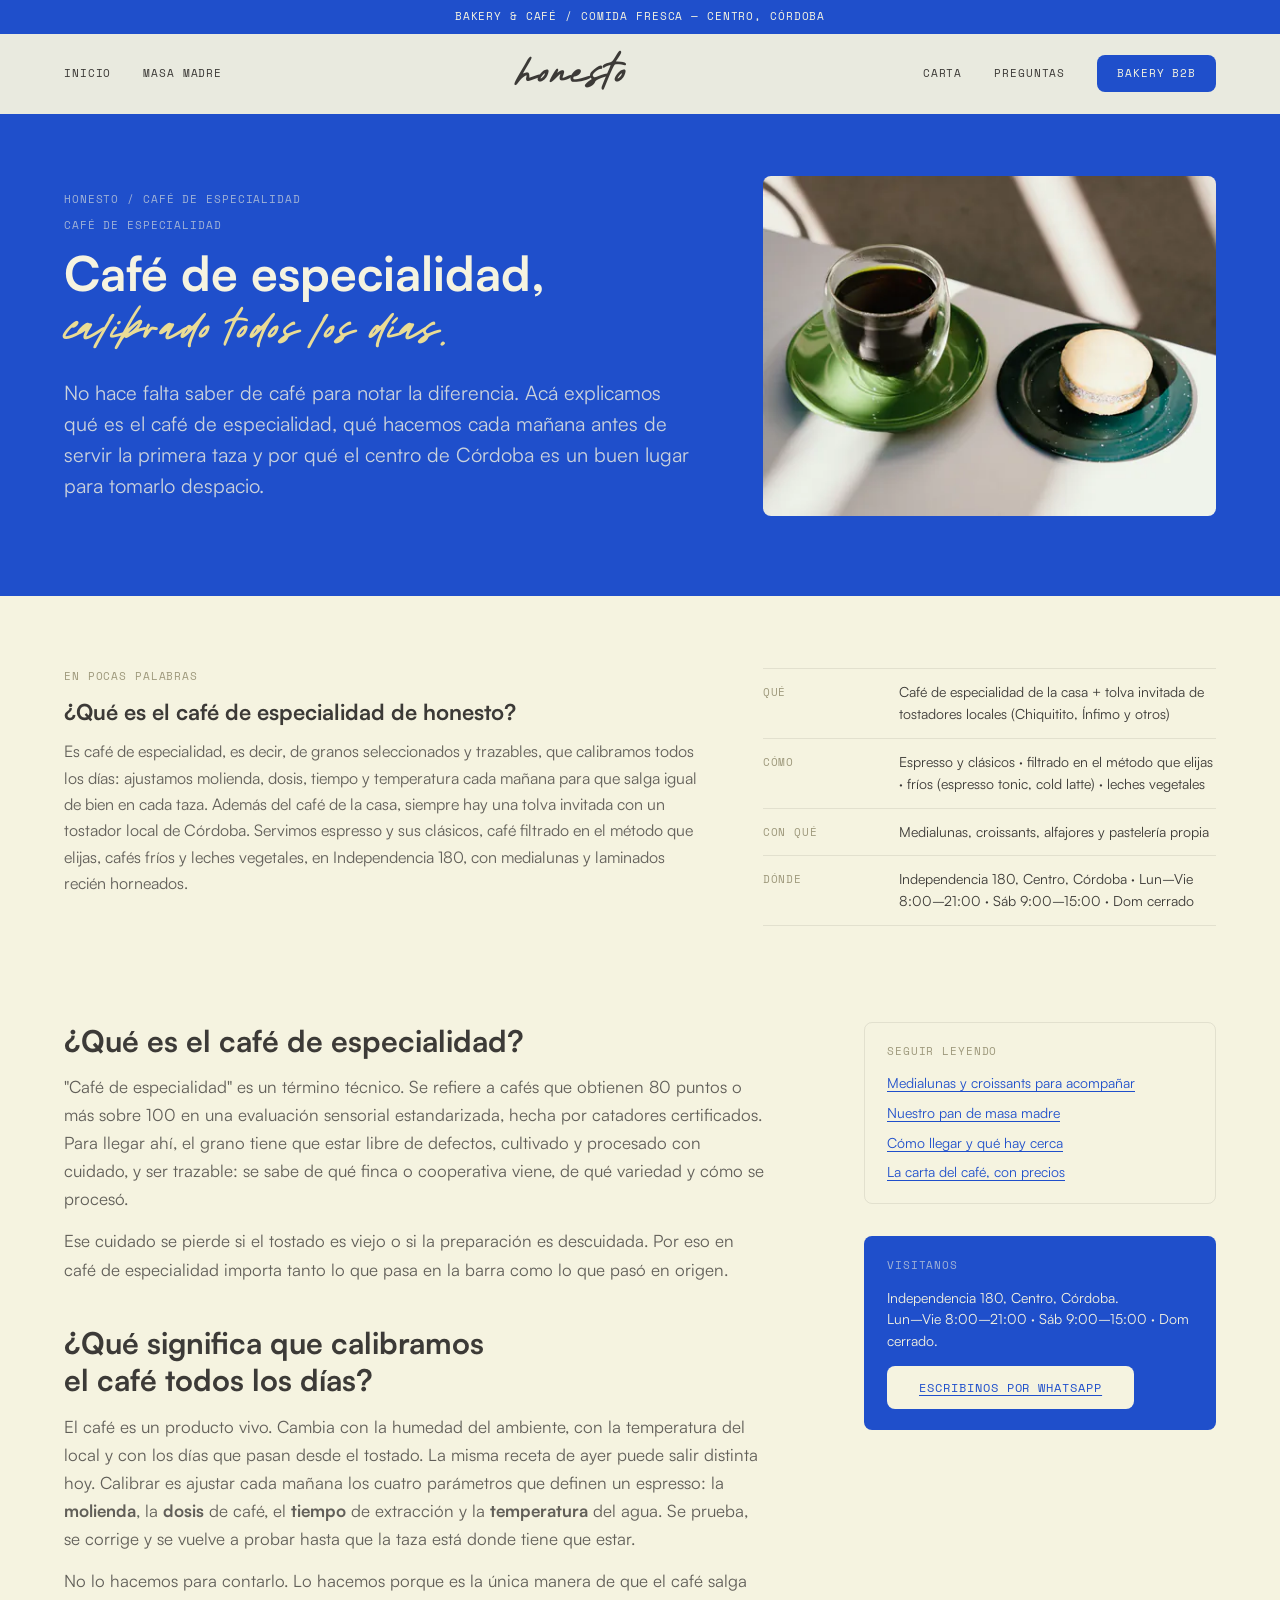
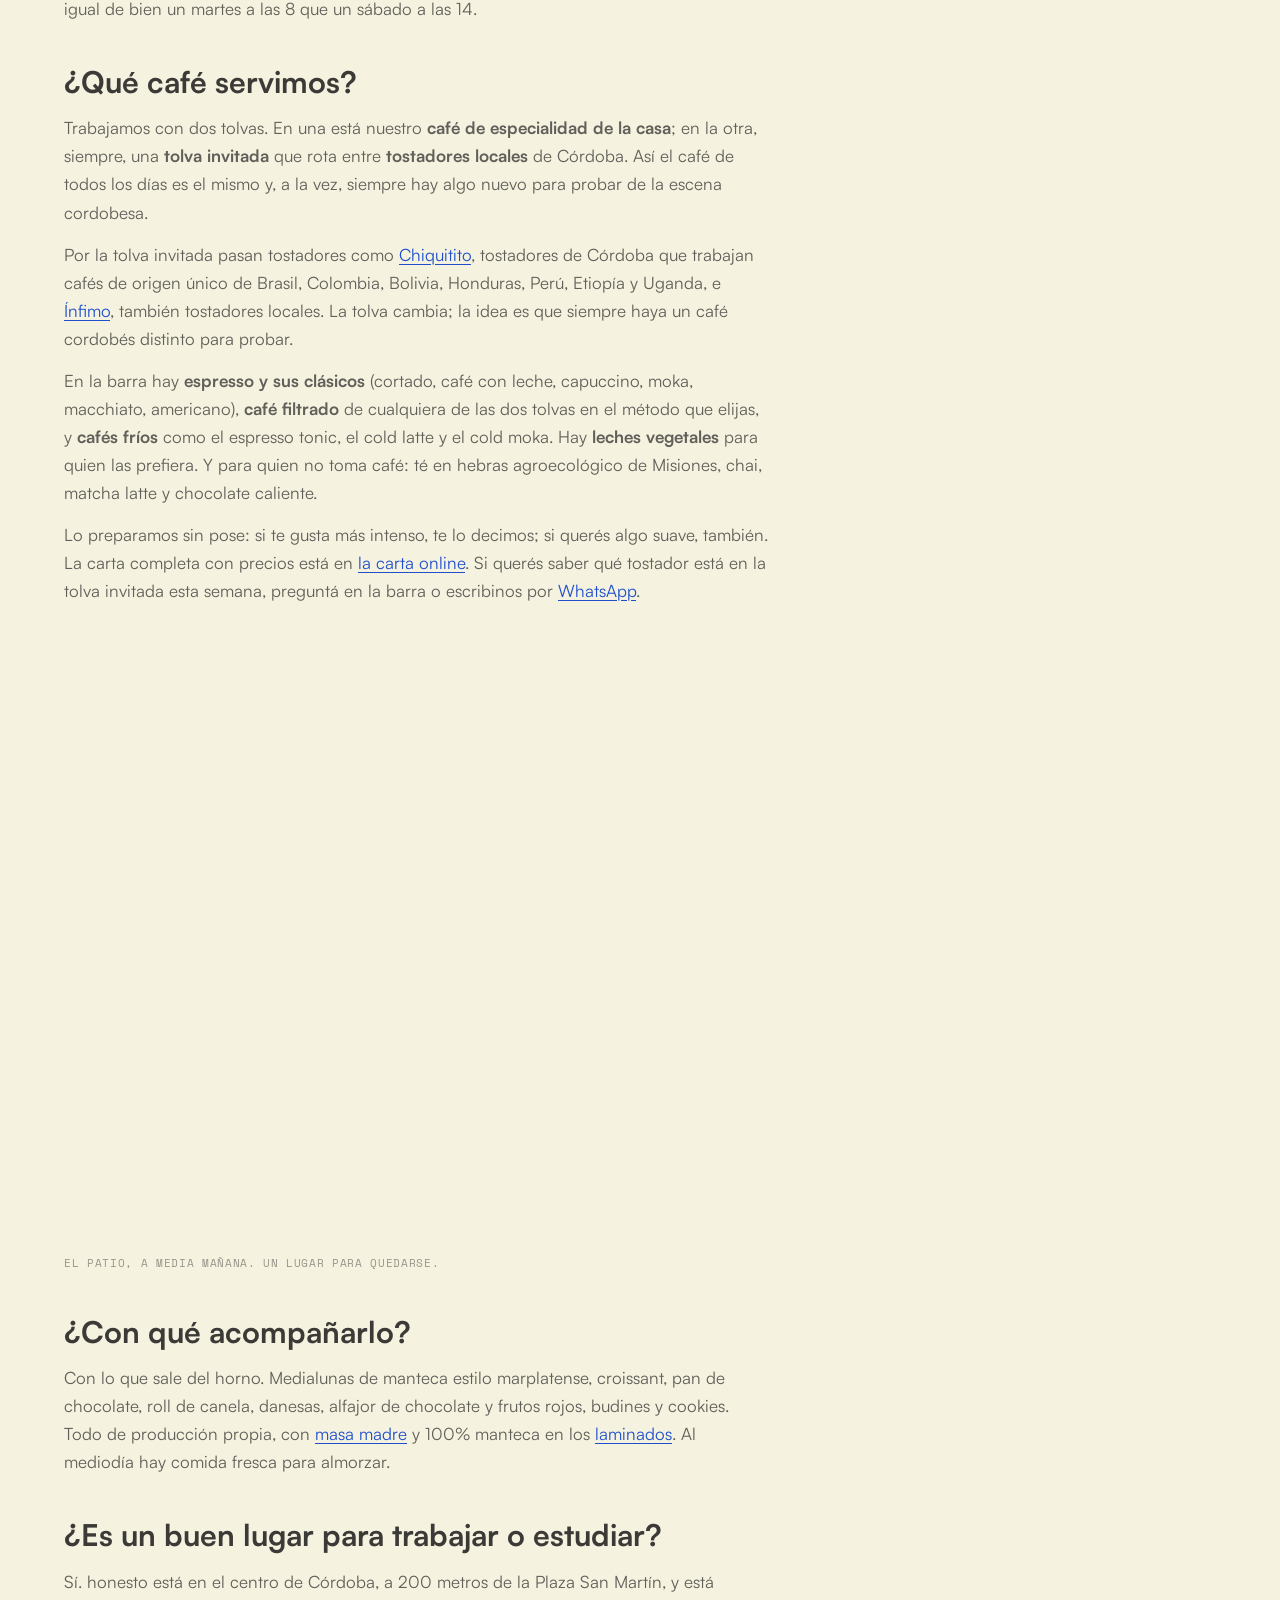
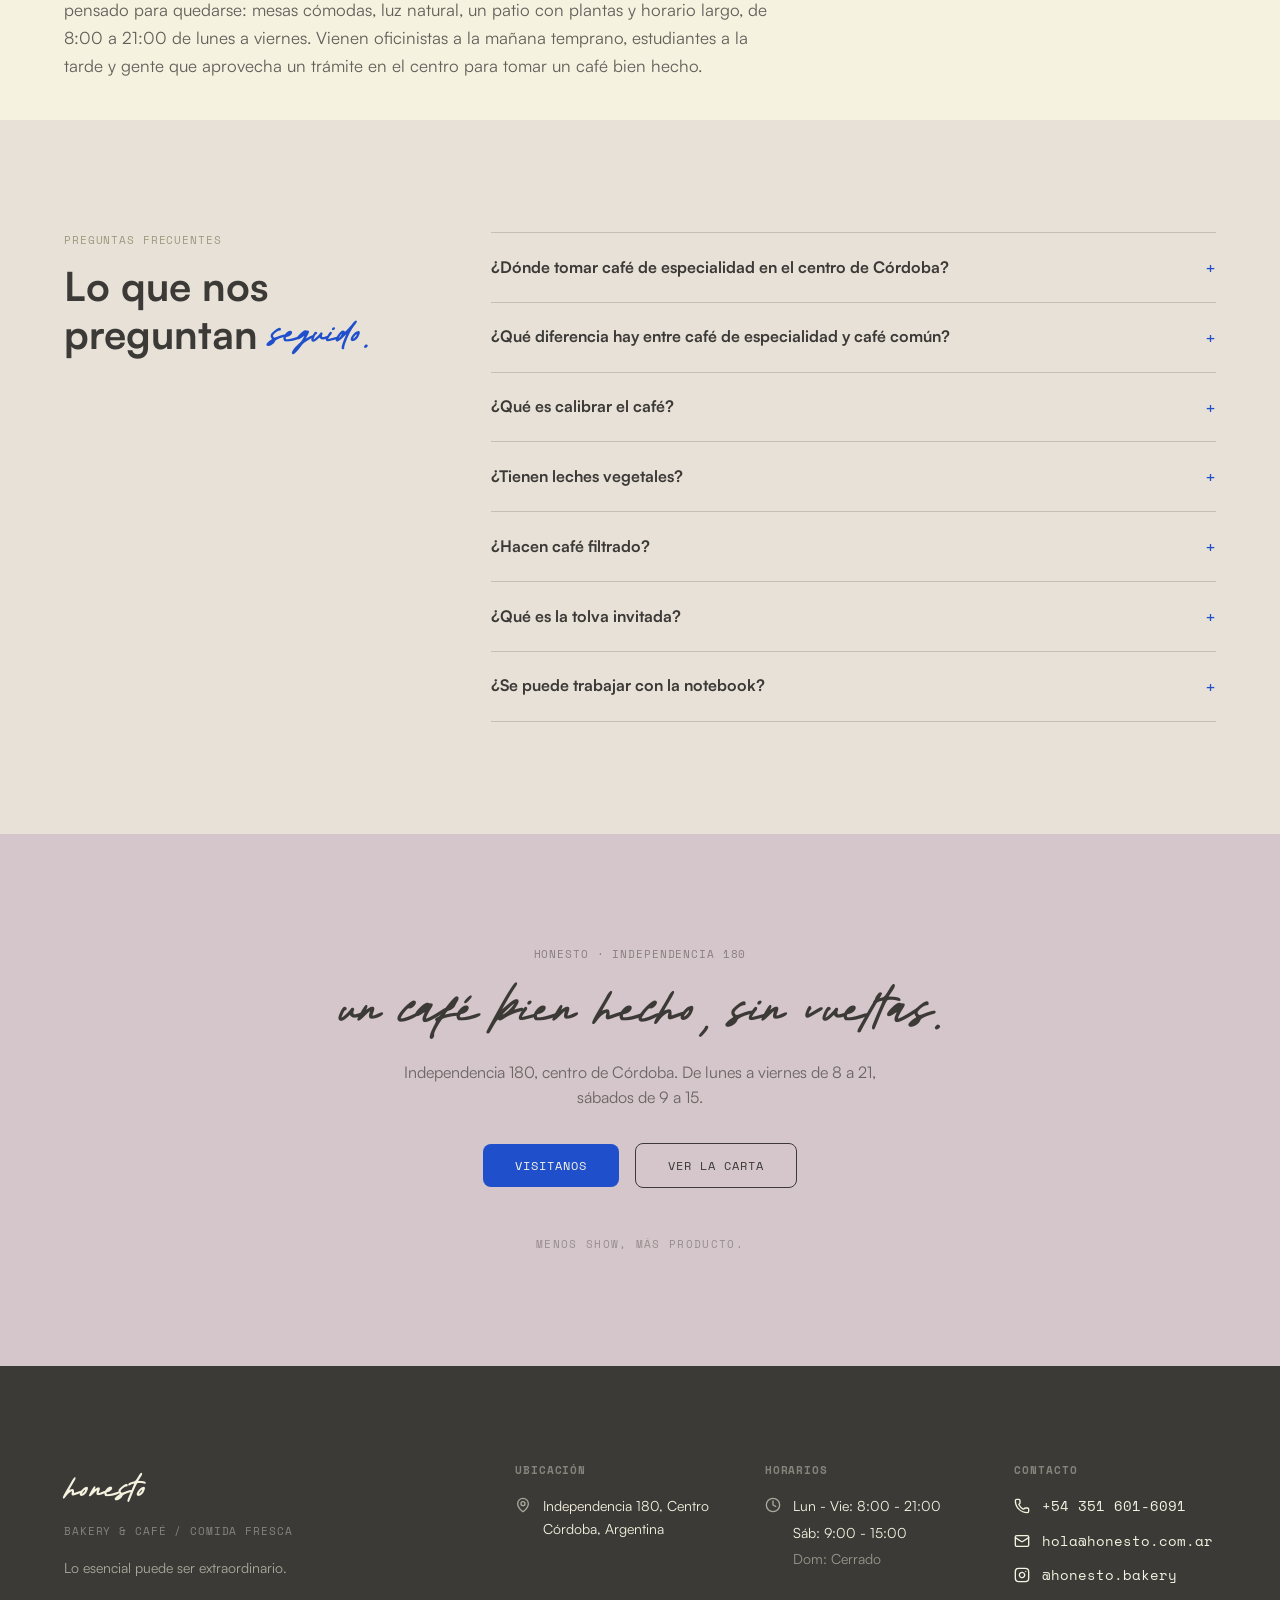
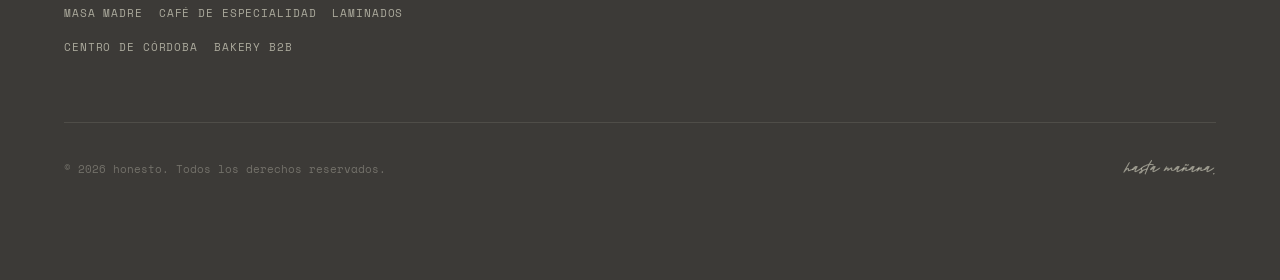
==== commit 63196593: "Masa madre in the menu, page-specific photos, /links hub, café carta and Maps place Nav: "Proceso" b" ====
--- a/cafe-especialidad/index.html
+++ b/cafe-especialidad/index.html
@@ -54,7 +54,7 @@
         },
         "primaryImageOfPage": "https://honesto.com.ar/assets/images/cafe-alfajor-1600.webp",
         "dateModified": "2026-09-19",
-        "keywords": "café de especialidad Córdoba centro, cafetería de especialidad Córdoba, café calibrado, tostadores de café Córdoba, Chiquitito café, Ínfimo tostamos café, tolva invitada, espresso Córdoba centro, dónde tomar café de especialidad en Córdoba, cafetería para trabajar Córdoba centro, café y medialunas Córdoba",
+        "keywords": "café de especialidad Córdoba centro, cafetería de especialidad Córdoba, café filtrado Córdoba, espresso tonic Córdoba, café con leche vegetal Córdoba, café calibrado, tostadores de café Córdoba, Chiquitito café, Ínfimo tostamos café, tolva invitada, espresso Córdoba centro, dónde tomar café de especialidad en Córdoba, cafetería para trabajar Córdoba centro, café y medialunas Córdoba",
         "speakable": {
           "@type": "SpeakableSpecification",
           "cssSelector": [
@@ -134,7 +134,7 @@
             }
           }
         ],
-        "articleBody": "Es café de especialidad, es decir, de granos seleccionados y trazables, que calibramos todos los días: ajustamos molienda, dosis, tiempo y temperatura cada mañana para que salga igual de bien en cada taza. Además del café de la casa, siempre hay una tolva invitada con un tostador local de Córdoba. Servimos espresso, café con leche (también con leches vegetales) y café negro, en Independencia 180, con medialunas y laminados recién horneados. \"Café de especialidad\" es un término técnico. Se refiere a cafés que obtienen 80 puntos o más sobre 100 en una evaluación sensorial estandarizada, hecha por catadores certificados. Para llegar ahí, el grano tiene que estar libre de defectos, cultivado y procesado con cuidado, y ser trazable: se sabe de qué finca o cooperativa viene, de qué variedad y cómo se procesó.\nEse cuidado se pierde si el tostado es viejo o si la preparación es descuidada. Por eso en café de especialidad importa tanto lo que pasa en la barra como lo que pasó en origen. El café es un producto vivo. Cambia con la humedad del ambiente, con la temperatura del local y con los días que pasan desde el tostado. La misma receta de ayer puede salir distinta hoy. Calibrar es ajustar cada mañana los cuatro parámetros que definen un espresso: la molienda, la dosis de café, el tiempo de extracción y la temperatura del agua. Se prueba, se corrige y se vuelve a probar hasta que la taza está donde tiene que estar.\nNo lo hacemos para contarlo. Lo hacemos porque es la única manera de que el café salga igual de bien un martes a las 8 que un sábado a las 14. Trabajamos con dos tolvas. En una está nuestro café de especialidad de la casa; en la otra, siempre, una tolva invitada que rota entre tostadores locales de Córdoba. Así el café de todos los días es el mismo y, a la vez, siempre hay algo nuevo para probar de la escena cordobesa.\nPor la tolva invitada pasan tostadores como Chiquitito, tostadores de Córdoba que trabajan cafés de origen único de Brasil, Colombia, Bolivia, Honduras, Perú, Etiopía y Uganda, e Ínfimo, también tostadores locales. La tolva cambia; la idea es que siempre haya un café cordobés distinto para probar.\nServimos espresso y sus variantes con leche, y café negro. Hay leches vegetales para quien las prefiera. Lo preparamos sin pose: si te gusta más intenso, te lo decimos; si querés algo suave, también. Si querés saber qué tostador está en la tolva invitada esta semana, preguntá en la barra o escribinos por WhatsApp. Con lo que sale del horno. Medialunas de manteca estilo marplatense, croissant, pan de chocolate, roll de canela, danesas, alfajor de chocolate y frutos rojos, budines y cookies. Todo de producción propia, con masa madre y 100% manteca en los laminados. Al mediodía hay comida fresca para almorzar. Sí. honesto está en el centro de Córdoba, a 200 metros de la Plaza San Martín, y está pensado para quedarse: mesas cómodas, luz natural, un patio con plantas y horario largo, de 8:00 a 21:00 de lunes a viernes. Vienen oficinistas a la mañana temprano, estudiantes a la tarde y gente que aprovecha un trámite en el centro para tomar un café bien hecho."
+        "articleBody": "Es café de especialidad, es decir, de granos seleccionados y trazables, que calibramos todos los días: ajustamos molienda, dosis, tiempo y temperatura cada mañana para que salga igual de bien en cada taza. Además del café de la casa, siempre hay una tolva invitada con un tostador local de Córdoba. Servimos espresso y sus clásicos, café filtrado en el método que elijas, cafés fríos y leches vegetales, en Independencia 180, con medialunas y laminados recién horneados. \"Café de especialidad\" es un término técnico. Se refiere a cafés que obtienen 80 puntos o más sobre 100 en una evaluación sensorial estandarizada, hecha por catadores certificados. Para llegar ahí, el grano tiene que estar libre de defectos, cultivado y procesado con cuidado, y ser trazable: se sabe de qué finca o cooperativa viene, de qué variedad y cómo se procesó.\nEse cuidado se pierde si el tostado es viejo o si la preparación es descuidada. Por eso en café de especialidad importa tanto lo que pasa en la barra como lo que pasó en origen. El café es un producto vivo. Cambia con la humedad del ambiente, con la temperatura del local y con los días que pasan desde el tostado. La misma receta de ayer puede salir distinta hoy. Calibrar es ajustar cada mañana los cuatro parámetros que definen un espresso: la molienda, la dosis de café, el tiempo de extracción y la temperatura del agua. Se prueba, se corrige y se vuelve a probar hasta que la taza está donde tiene que estar.\nNo lo hacemos para contarlo. Lo hacemos porque es la única manera de que el café salga igual de bien un martes a las 8 que un sábado a las 14. Trabajamos con dos tolvas. En una está nuestro café de especialidad de la casa; en la otra, siempre, una tolva invitada que rota entre tostadores locales de Córdoba. Así el café de todos los días es el mismo y, a la vez, siempre hay algo nuevo para probar de la escena cordobesa.\nPor la tolva invitada pasan tostadores como Chiquitito, tostadores de Córdoba que trabajan cafés de origen único de Brasil, Colombia, Bolivia, Honduras, Perú, Etiopía y Uganda, e Ínfimo, también tostadores locales. La tolva cambia; la idea es que siempre haya un café cordobés distinto para probar.\nEn la barra hay espresso y sus clásicos (cortado, café con leche, capuccino, moka, macchiato, americano), café filtrado de cualquiera de las dos tolvas en el método que elijas, y cafés fríos como el espresso tonic, el cold latte y el cold moka. Hay leches vegetales para quien las prefiera. Y para quien no toma café: té en hebras agroecológico de Misiones, chai, matcha latte y chocolate caliente.\nLo preparamos sin pose: si te gusta más intenso, te lo decimos; si querés algo suave, también. La carta completa con precios está en la carta online. Si querés saber qué tostador está en la tolva invitada esta semana, preguntá en la barra o escribinos por WhatsApp. Con lo que sale del horno. Medialunas de manteca estilo marplatense, croissant, pan de chocolate, roll de canela, danesas, alfajor de chocolate y frutos rojos, budines y cookies. Todo de producción propia, con masa madre y 100% manteca en los laminados. Al mediodía hay comida fresca para almorzar. Sí. honesto está en el centro de Córdoba, a 200 metros de la Plaza San Martín, y está pensado para quedarse: mesas cómodas, luz natural, un patio con plantas y horario largo, de 8:00 a 21:00 de lunes a viernes. Vienen oficinistas a la mañana temprano, estudiantes a la tarde y gente que aprovecha un trámite en el centro para tomar un café bien hecho."
       },
       {
         "@type": "FAQPage",
@@ -173,6 +173,14 @@
             "acceptedAnswer": {
               "@type": "Answer",
               "text": "Sí. Ofrecemos leches vegetales para el café con leche y sus variantes."
+            }
+          },
+          {
+            "@type": "Question",
+            "name": "¿Hacen café filtrado?",
+            "acceptedAnswer": {
+              "@type": "Answer",
+              "text": "Sí. Filtrado de la tolva principal o de la tolva invitada, en el método que elijas. También hay cafés fríos: espresso tonic, ice americano, cold latte y cold moka."
             }
           },
           {
@@ -212,7 +220,7 @@
   <nav class="mainnav" aria-label="Navegación principal">
     <div class="mainnav__links">
       <a href="/">Inicio</a>
-      <a href="/#nosotros">Nosotros</a>
+      <a href="/masa-madre/">Masa madre</a>
     </div>
     <a class="mainnav__brand" href="/">honesto</a>
     <div class="mainnav__links">
@@ -228,12 +236,12 @@
   </nav>
   <nav class="mobile-menu" id="mobile-menu" aria-label="Menú móvil">
     <a href="/">Inicio</a>
+    <a href="/masa-madre/">Masa madre</a>
     <a href="/#nosotros">Nosotros</a>
     <a href="/#carta">Carta</a>
     <a href="/#preguntas">Preguntas</a>
     <a href="/bakery.html">Bakery B2B</a>
     <p class="mobile-menu__group">Más</p>
-    <a href="/masa-madre/">Masa madre</a>
     <a href="/cafe-especialidad/" aria-current="page">Café de especialidad</a>
     <a href="/laminados/">Laminados</a>
     <a href="/centro-cordoba/">Centro de Córdoba</a>
@@ -263,11 +271,11 @@
       <div>
         <p class="section-eyebrow">En pocas palabras</p>
         <h2 class="resumen__title" id="resumen-title">¿Qué es el café de especialidad de honesto?</h2>
-        <p class="resumen__text">Es café de especialidad, es decir, de granos seleccionados y trazables, que calibramos todos los días: ajustamos molienda, dosis, tiempo y temperatura cada mañana para que salga igual de bien en cada taza. Además del café de la casa, siempre hay una tolva invitada con un tostador local de Córdoba. Servimos espresso, café con leche (también con leches vegetales) y café negro, en Independencia 180, con medialunas y laminados recién horneados.</p>
+        <p class="resumen__text">Es café de especialidad, es decir, de granos seleccionados y trazables, que calibramos todos los días: ajustamos molienda, dosis, tiempo y temperatura cada mañana para que salga igual de bien en cada taza. Además del café de la casa, siempre hay una tolva invitada con un tostador local de Córdoba. Servimos espresso y sus clásicos, café filtrado en el método que elijas, cafés fríos y leches vegetales, en Independencia 180, con medialunas y laminados recién horneados.</p>
       </div>
       <dl class="resumen__facts">
         <div><dt>Qué</dt><dd>Café de especialidad de la casa + tolva invitada de tostadores locales (Chiquitito, Ínfimo y otros)</dd></div>
-        <div><dt>Cómo</dt><dd>Espresso, café con leche (también leches vegetales) y café negro</dd></div>
+        <div><dt>Cómo</dt><dd>Espresso y clásicos · filtrado en el método que elijas · fríos (espresso tonic, cold latte) · leches vegetales</dd></div>
         <div><dt>Con qué</dt><dd>Medialunas, croissants, alfajores y pastelería propia</dd></div>
         <div><dt>Dónde</dt><dd>Independencia 180, Centro, Córdoba · Lun–Vie 8:00–21:00 · Sáb 9:00–15:00 · Dom cerrado</dd></div>
       </dl>
@@ -292,7 +300,8 @@
         <h2>¿Qué café servimos?</h2>
 <p>Trabajamos con dos tolvas. En una está nuestro <strong>café de especialidad de la casa</strong>; en la otra, siempre, una <strong>tolva invitada</strong> que rota entre <strong>tostadores locales</strong> de Córdoba. Así el café de todos los días es el mismo y, a la vez, siempre hay algo nuevo para probar de la escena cordobesa.</p>
 <p>Por la tolva invitada pasan tostadores como <a href="https://chiquitito.cafe/" target="_blank" rel="noopener noreferrer">Chiquitito</a>, tostadores de Córdoba que trabajan cafés de origen único de Brasil, Colombia, Bolivia, Honduras, Perú, Etiopía y Uganda, e <a href="https://www.instagram.com/infimo.tostamoscafe/" target="_blank" rel="noopener noreferrer">Ínfimo</a>, también tostadores locales. La tolva cambia; la idea es que siempre haya un café cordobés distinto para probar.</p>
-<p>Servimos espresso y sus variantes con leche, y café negro. Hay <strong>leches vegetales</strong> para quien las prefiera. Lo preparamos sin pose: si te gusta más intenso, te lo decimos; si querés algo suave, también. Si querés saber qué tostador está en la tolva invitada esta semana, preguntá en la barra o escribinos por <a href="https://wa.me/543516016091" target="_blank" rel="noopener noreferrer">WhatsApp</a>.</p>
+<p>En la barra hay <strong>espresso y sus clásicos</strong> (cortado, café con leche, capuccino, moka, macchiato, americano), <strong>café filtrado</strong> de cualquiera de las dos tolvas en el método que elijas, y <strong>cafés fríos</strong> como el espresso tonic, el cold latte y el cold moka. Hay <strong>leches vegetales</strong> para quien las prefiera. Y para quien no toma café: té en hebras agroecológico de Misiones, chai, matcha latte y chocolate caliente.</p>
+<p>Lo preparamos sin pose: si te gusta más intenso, te lo decimos; si querés algo suave, también. La carta completa con precios está en <a href="https://menu.fu.do/ledureausas/qr-menu" target="_blank" rel="noopener noreferrer">la carta online</a>. Si querés saber qué tostador está en la tolva invitada esta semana, preguntá en la barra o escribinos por <a href="https://wa.me/543516016091" target="_blank" rel="noopener noreferrer">WhatsApp</a>.</p>
       </section>
       <figure class="article__figure">
         <img src="/assets/images/mesas-800.webp" srcset="/assets/images/mesas-480.webp 480w, /assets/images/mesas-800.webp 800w, /assets/images/mesas-1200.webp 1200w, /assets/images/mesas-1600.webp 1600w" sizes="(min-width: 1024px) 736px, calc(100vw - 48px)" alt="Clientes conversando en las mesas del patio de honesto, con plantas al fondo" width="800" height="600" loading="lazy" decoding="async">
@@ -315,7 +324,7 @@
           <li><a href="/laminados/">Medialunas y croissants para acompañar</a></li>
           <li><a href="/masa-madre/">Nuestro pan de masa madre</a></li>
           <li><a href="/centro-cordoba/">Cómo llegar y qué hay cerca</a></li>
-          <li><a href="/#carta">La carta</a></li>
+          <li><a href="https://menu.fu.do/ledureausas/qr-menu" target="_blank" rel="noopener noreferrer">La carta del café, con precios</a></li>
           </ul>
         </div>
         <div class="aside-card aside-card--blue">
@@ -350,6 +359,10 @@
         <details class="faq__item">
           <summary>¿Tienen leches vegetales?</summary>
           <p>Sí. Ofrecemos leches vegetales para el café con leche y sus variantes.</p>
+        </details>
+        <details class="faq__item">
+          <summary>¿Hacen café filtrado?</summary>
+          <p>Sí. Filtrado de la tolva principal o de la tolva invitada, en el método que elijas. También hay cafés fríos: espresso tonic, ice americano, cold latte y cold moka.</p>
         </details>
         <details class="faq__item">
           <summary>¿Qué es la tolva invitada?</summary>
--- a/css/main.css
+++ b/css/main.css
@@ -2391,6 +2391,86 @@
   margin-top: 8px;
 }
 
+/* ─── /links (hub para el celular) ───────────────────────── */
+.links-page { background: var(--color-cream); }
+
+.links {
+  max-width: 440px;
+  margin: 0 auto;
+  padding: 40px 24px 56px;
+  min-height: 100svh;
+  display: flex;
+  flex-direction: column;
+  gap: 28px;
+}
+
+.links__head { text-align: center; display: grid; gap: 8px; justify-items: center; }
+.links__logo img { width: 180px; height: auto; display: block; }
+.links__bio {
+  font-size: 15px;
+  line-height: 1.55;
+  color: var(--color-charcoal-70);
+  margin: 0;
+  max-width: 34ch;
+}
+
+.links__list { display: grid; gap: 12px; }
+
+.links__btn {
+  display: grid;
+  gap: 2px;
+  text-align: center;
+  padding: 16px 20px;
+  border-radius: var(--radius-md);
+  border: 1px solid var(--color-charcoal);
+  color: var(--color-charcoal);
+  text-decoration: none;
+  transition: background 180ms, color 180ms, transform 180ms;
+}
+
+.links__btn span {
+  font-family: var(--font-mono);
+  font-size: 13px;
+  letter-spacing: 0.08em;
+  text-transform: uppercase;
+  font-weight: 700;
+}
+
+.links__btn small {
+  font-size: 12px;
+  line-height: 1.4;
+  color: var(--color-charcoal-60);
+}
+
+.links__btn:hover { background: var(--color-charcoal); color: var(--color-cream); transform: translateY(-1px); }
+.links__btn:hover small { color: var(--color-cream-80); }
+
+.links__btn--primary { background: var(--color-blue-primary); border-color: var(--color-blue-primary); color: var(--color-cream); }
+.links__btn--primary small { color: var(--color-cream-80); }
+.links__btn--primary:hover { background: var(--color-blue-deep); border-color: var(--color-blue-deep); }
+
+.links__btn--quiet { border-color: var(--color-charcoal-20); }
+.links__btn--quiet span { font-weight: 400; }
+
+.links__btn:focus-visible { outline: 2px solid var(--color-blue-primary); outline-offset: 3px; }
+
+.links__foot { text-align: center; margin-top: auto; }
+.links__foot p {
+  font-family: var(--font-mono);
+  font-size: 11px;
+  letter-spacing: 0.08em;
+  text-transform: uppercase;
+  color: var(--color-charcoal-50);
+  margin: 0 0 8px;
+}
+.links__foot .links__sign {
+  font-family: var(--font-display);
+  font-size: 22px;
+  text-transform: none;
+  letter-spacing: 0;
+  color: var(--color-charcoal-60);
+}
+
 /* ─── BAKERY B2B ─────────────────────────────────────────── */
 .btn-cream {
   display: inline-flex;
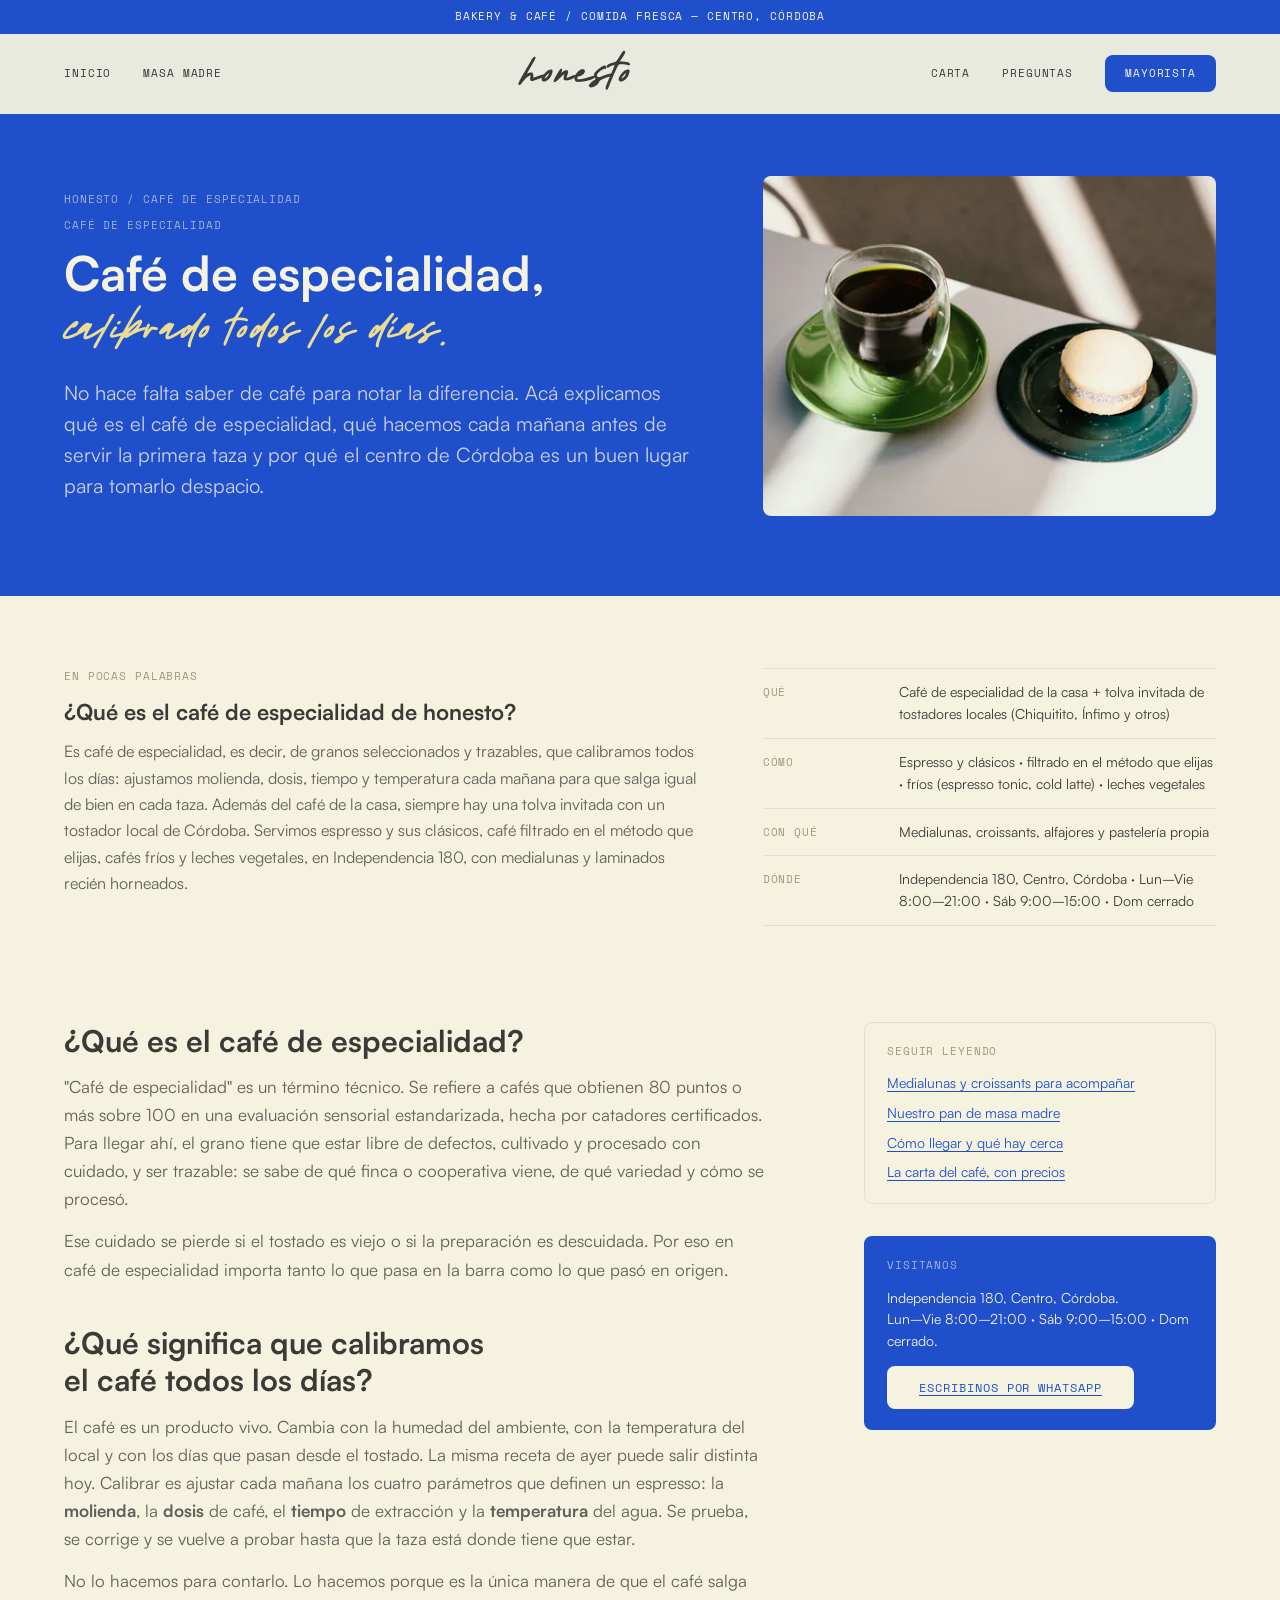
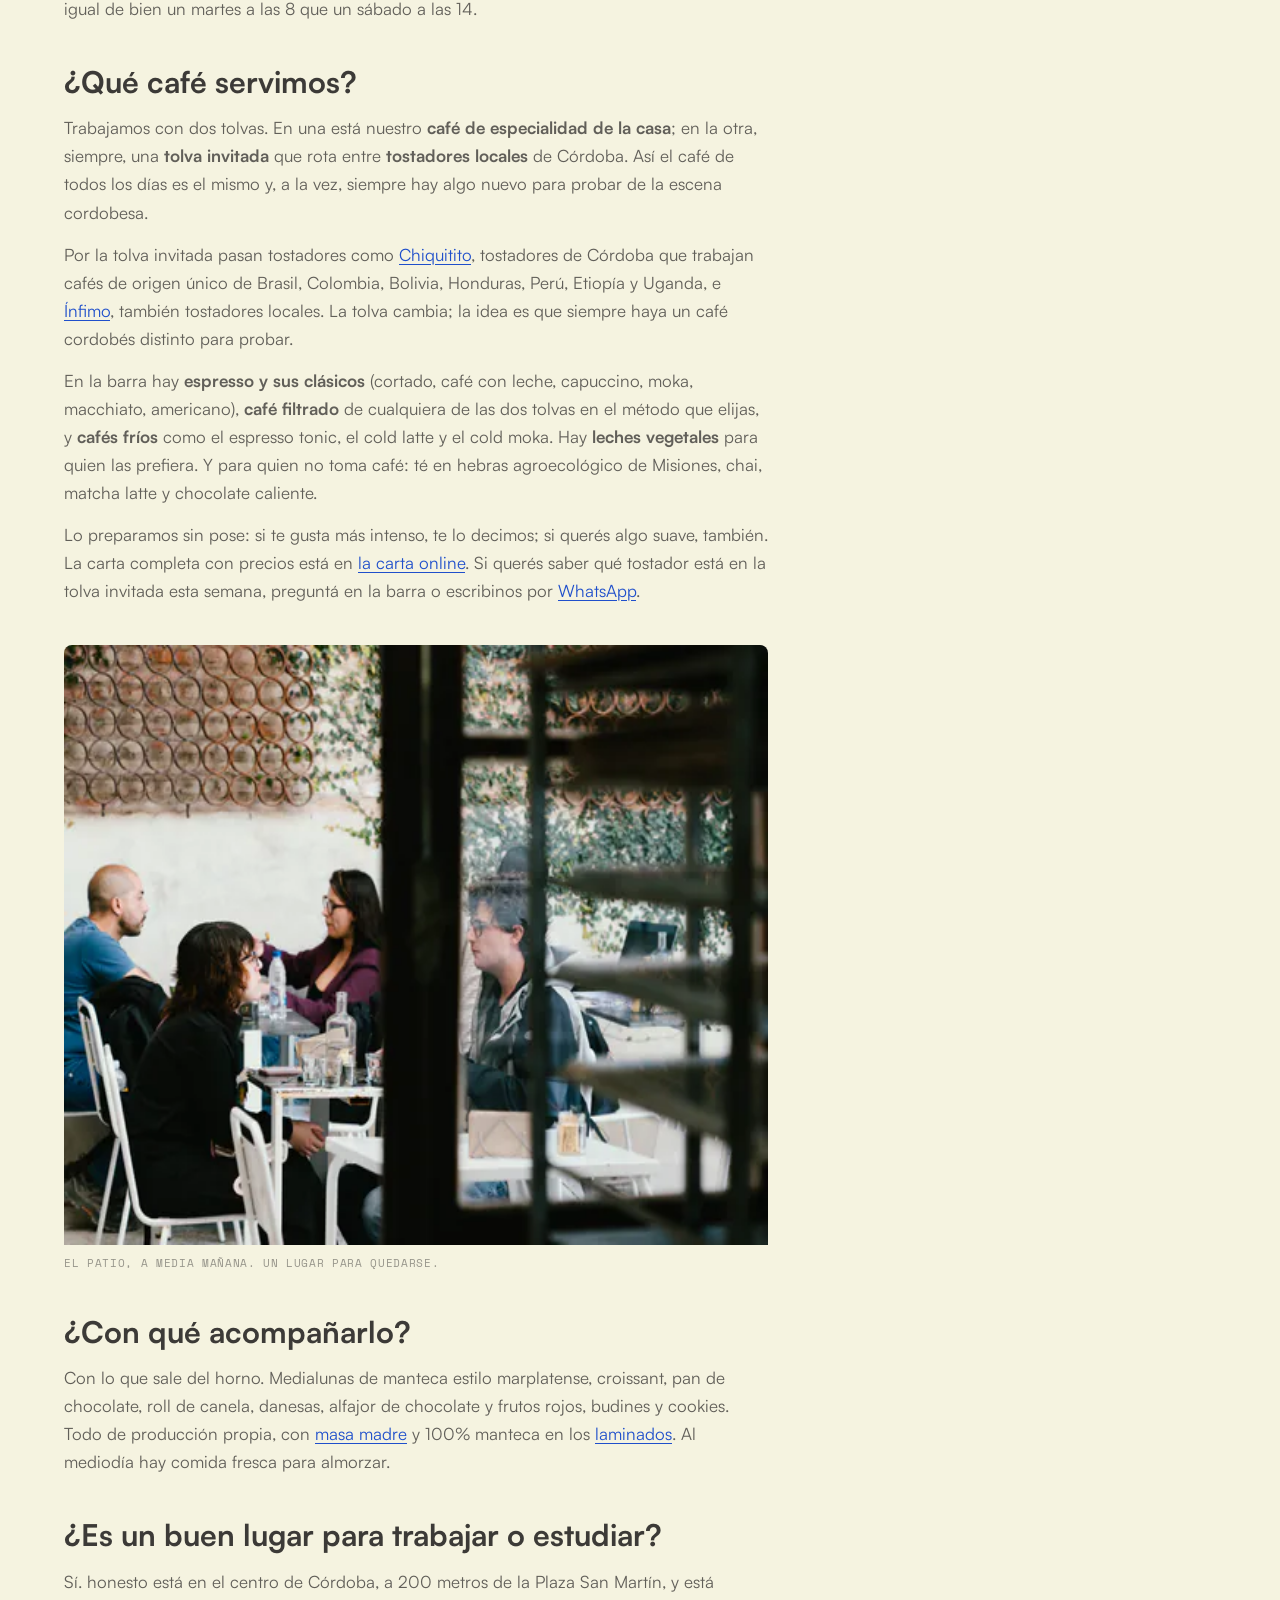
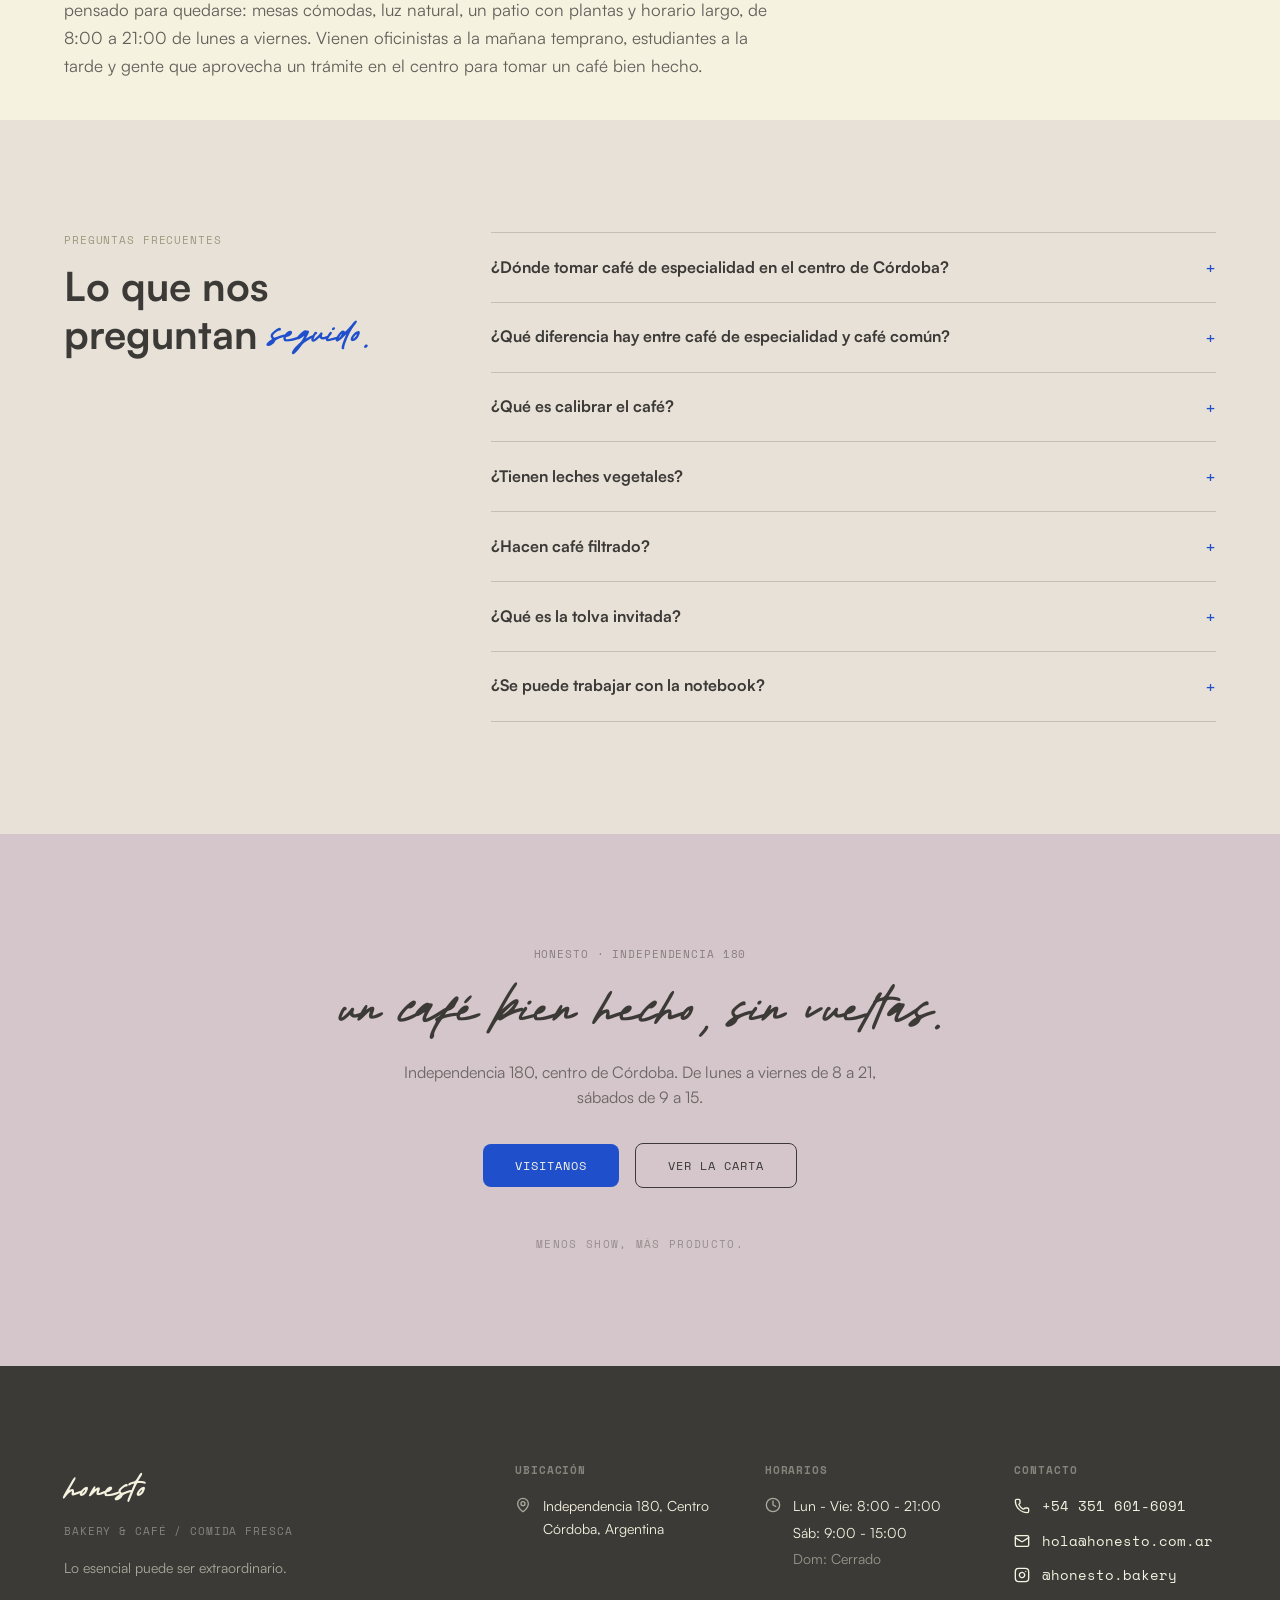
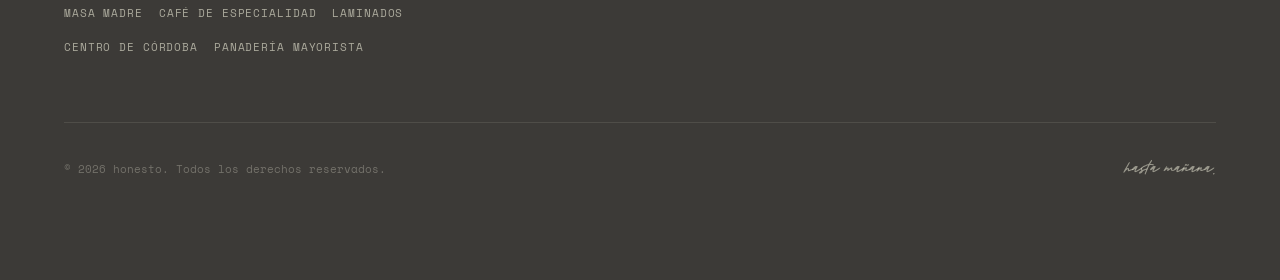
==== commit ec7d5560: "Links hub with icon buttons; say "Panadería mayorista" instead of B2B /links: Carta, Cómo llegar and" ====
--- a/cafe-especialidad/index.html
+++ b/cafe-especialidad/index.html
@@ -226,7 +226,7 @@
     <div class="mainnav__links">
       <a href="/#carta">Carta</a>
       <a href="/#preguntas">Preguntas</a>
-      <a class="mainnav__cta" href="/bakery.html">Bakery B2B</a>
+      <a class="mainnav__cta" href="/bakery.html">Mayorista</a>
     </div>
     <button class="mainnav__toggle" aria-label="Abrir menú" aria-expanded="false" aria-controls="mobile-menu">
       <svg xmlns="http://www.w3.org/2000/svg" width="24" height="24" viewBox="0 0 24 24" fill="none" stroke="currentColor" stroke-width="2" stroke-linecap="round" stroke-linejoin="round" aria-hidden="true">
@@ -240,7 +240,7 @@
     <a href="/#nosotros">Nosotros</a>
     <a href="/#carta">Carta</a>
     <a href="/#preguntas">Preguntas</a>
-    <a href="/bakery.html">Bakery B2B</a>
+    <a href="/bakery.html">Panadería mayorista</a>
     <p class="mobile-menu__group">Más</p>
     <a href="/cafe-especialidad/" aria-current="page">Café de especialidad</a>
     <a href="/laminados/">Laminados</a>
@@ -405,7 +405,7 @@
           <li><a href="/cafe-especialidad/">Café de especialidad</a></li>
           <li><a href="/laminados/">Laminados</a></li>
           <li><a href="/centro-cordoba/">Centro de Córdoba</a></li>
-          <li><a href="/bakery.html">Bakery B2B</a></li>
+          <li><a href="/bakery.html">Panadería mayorista</a></li>
         </ul>
       </div>
       <div class="footer-v2__col">
--- a/css/main.css
+++ b/css/main.css
@@ -2397,7 +2397,7 @@
 .links {
   max-width: 440px;
   margin: 0 auto;
-  padding: 40px 24px 56px;
+  padding: calc(32px + env(safe-area-inset-top, 0px)) 20px calc(40px + env(safe-area-inset-bottom, 0px));
   min-height: 100svh;
   display: flex;
   flex-direction: column;
@@ -2420,7 +2420,9 @@
   display: grid;
   gap: 2px;
   text-align: center;
-  padding: 16px 20px;
+  min-height: 64px;
+  align-content: center;
+  padding: 14px 20px;
   border-radius: var(--radius-md);
   border: 1px solid var(--color-charcoal);
   color: var(--color-charcoal);
@@ -2449,8 +2451,56 @@
 .links__btn--primary small { color: var(--color-cream-80); }
 .links__btn--primary:hover { background: var(--color-blue-deep); border-color: var(--color-blue-deep); }
 
-.links__btn--quiet { border-color: var(--color-charcoal-20); }
-.links__btn--quiet span { font-weight: 400; }
+.links__social {
+  display: flex;
+  justify-content: center;
+  gap: 20px;
+  margin-top: 4px;
+}
+
+.links__icon {
+  display: grid;
+  justify-items: center;
+  gap: 6px;
+  min-width: 72px;
+  color: var(--color-charcoal);
+  text-decoration: none;
+}
+
+.links__icon svg {
+  width: 56px;
+  height: 56px;
+  padding: 14px;
+  box-sizing: border-box;
+  border-radius: var(--radius-full);
+  border: 1px solid var(--color-charcoal);
+  transition: background 180ms, color 180ms;
+}
+
+.links__icon span {
+  font-family: var(--font-mono);
+  font-size: 10px;
+  letter-spacing: 0.08em;
+  text-transform: uppercase;
+  color: var(--color-charcoal-60);
+}
+
+.links__icon:hover svg,
+.links__icon:focus-visible svg { background: var(--color-charcoal); color: var(--color-cream); }
+.links__icon:focus-visible { outline: none; }
+
+.links__minor {
+  display: inline-block;
+  font-size: 13px;
+  line-height: 1.5;
+  color: var(--color-charcoal-60);
+  text-decoration: underline;
+  text-underline-offset: 3px;
+  margin: 4px 0 14px;
+  padding: 10px 0;
+}
+
+.links__minor:hover { color: var(--color-blue-primary); }
 
 .links__btn:focus-visible { outline: 2px solid var(--color-blue-primary); outline-offset: 3px; }
 
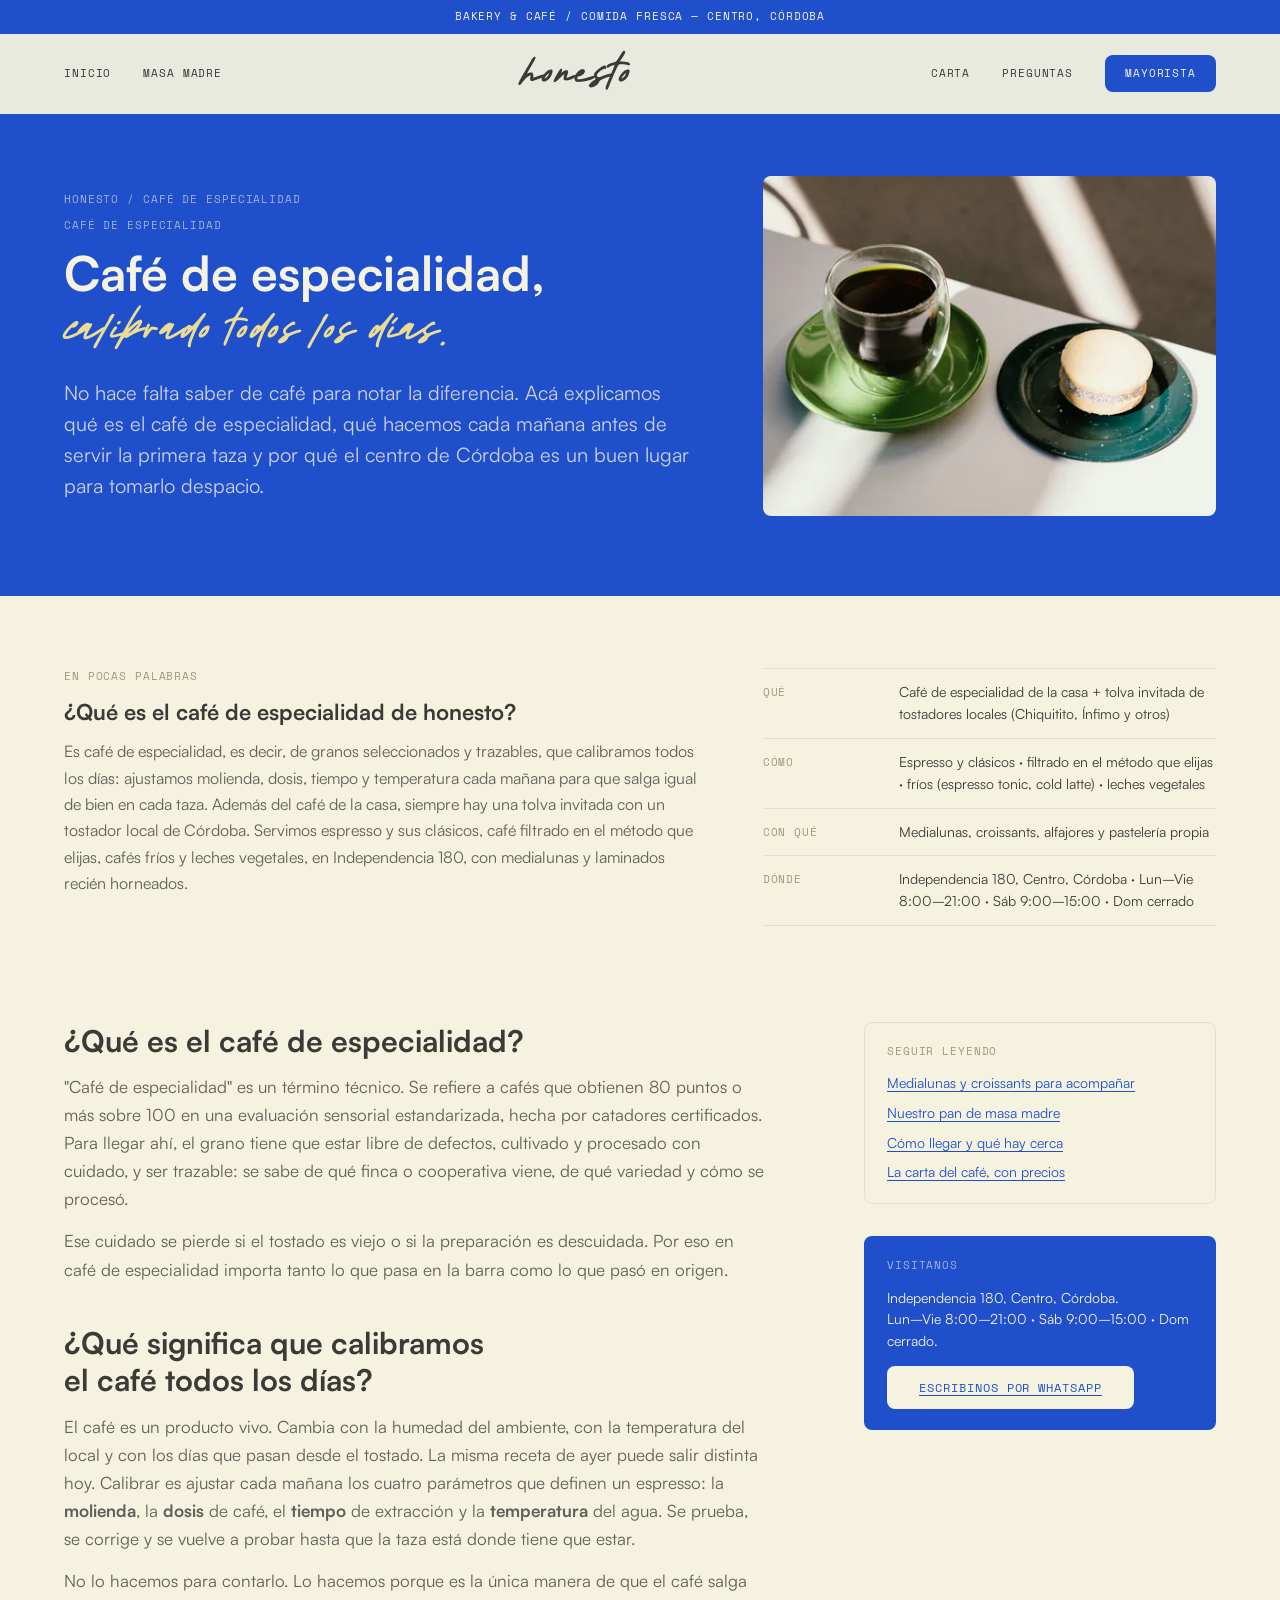
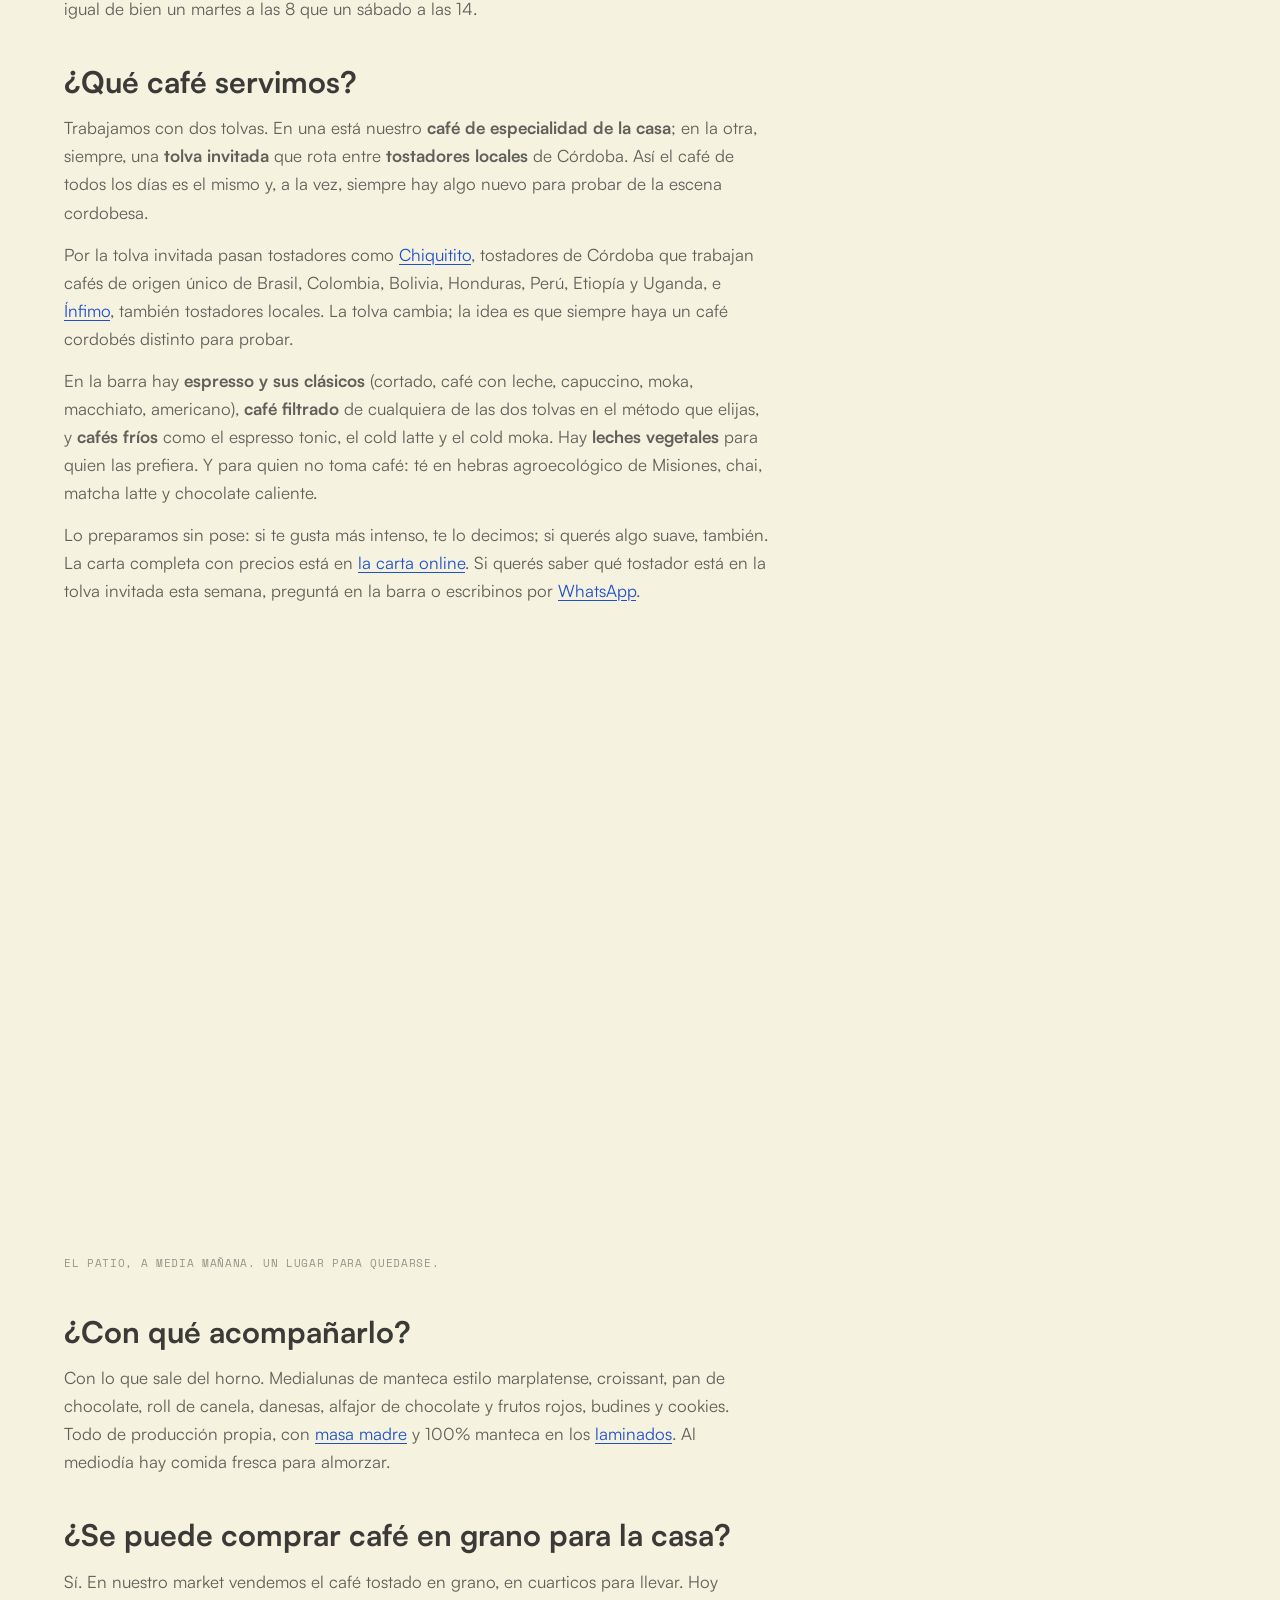
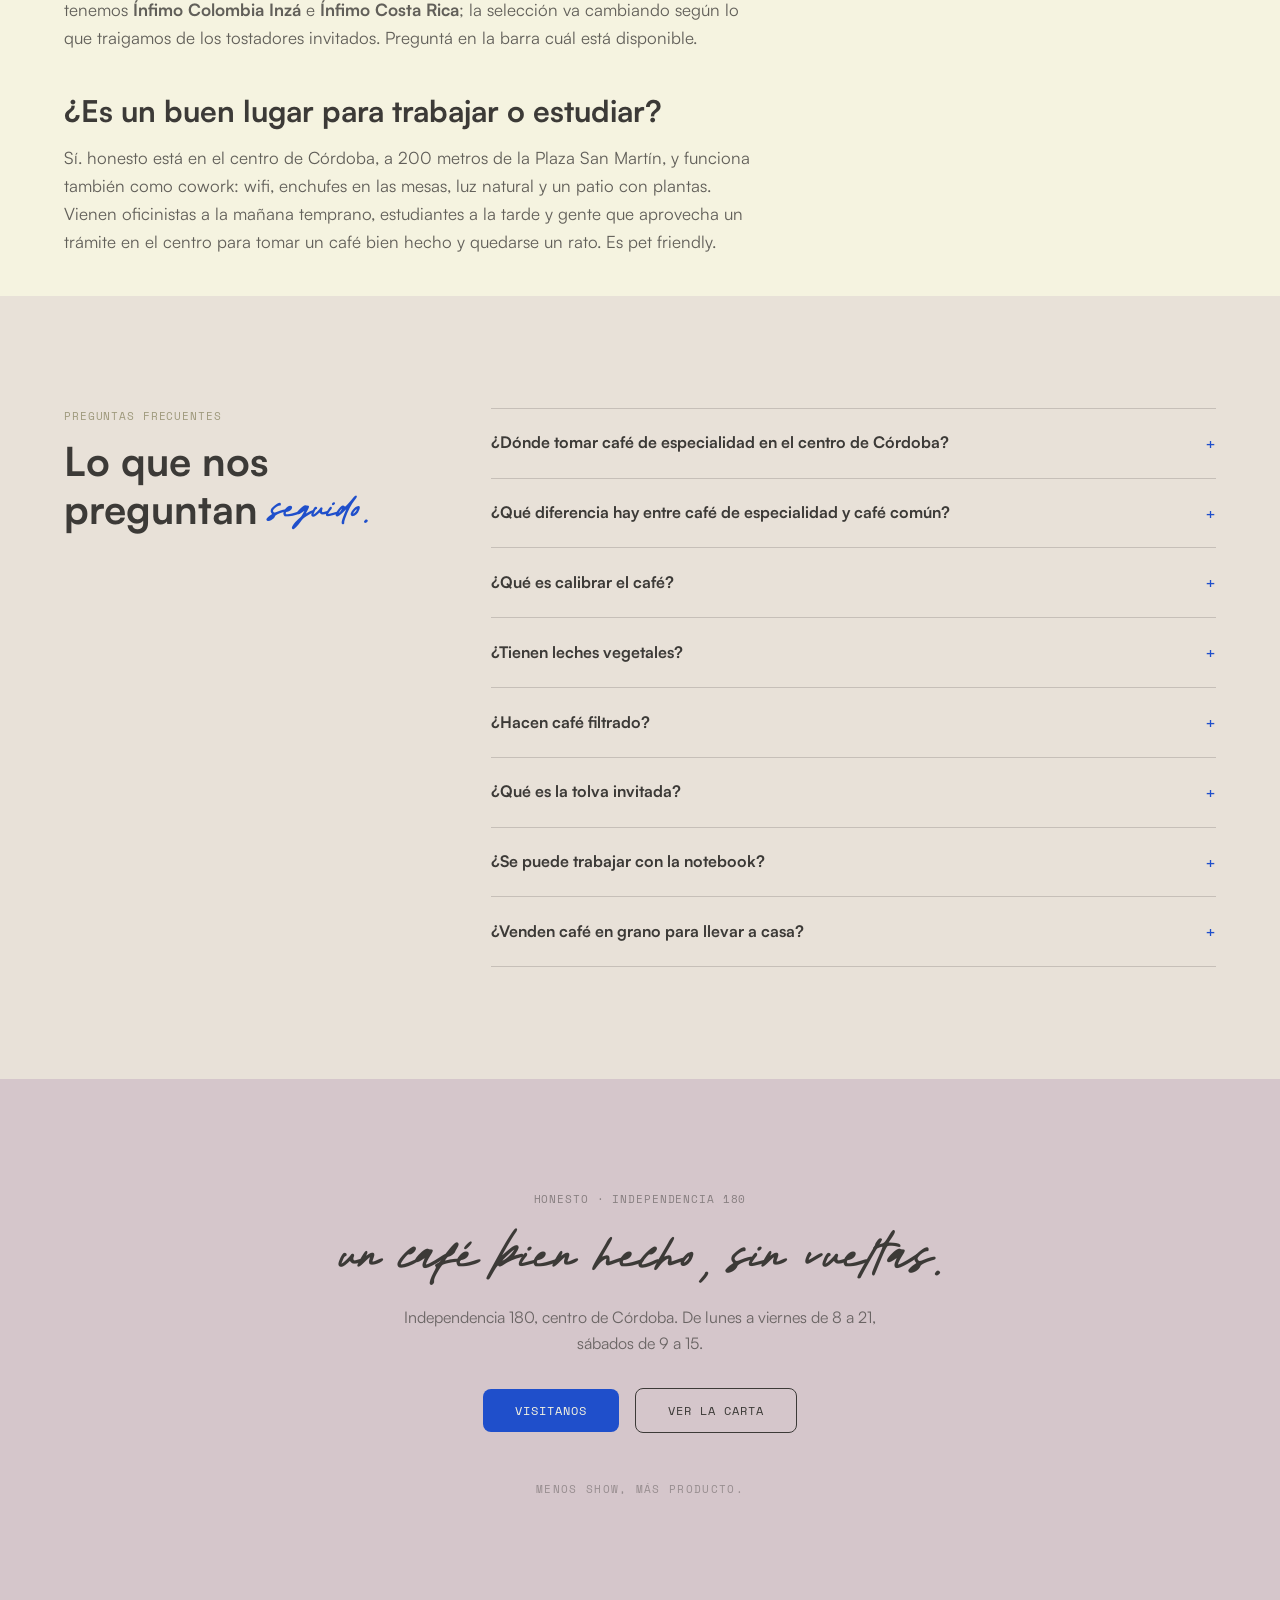
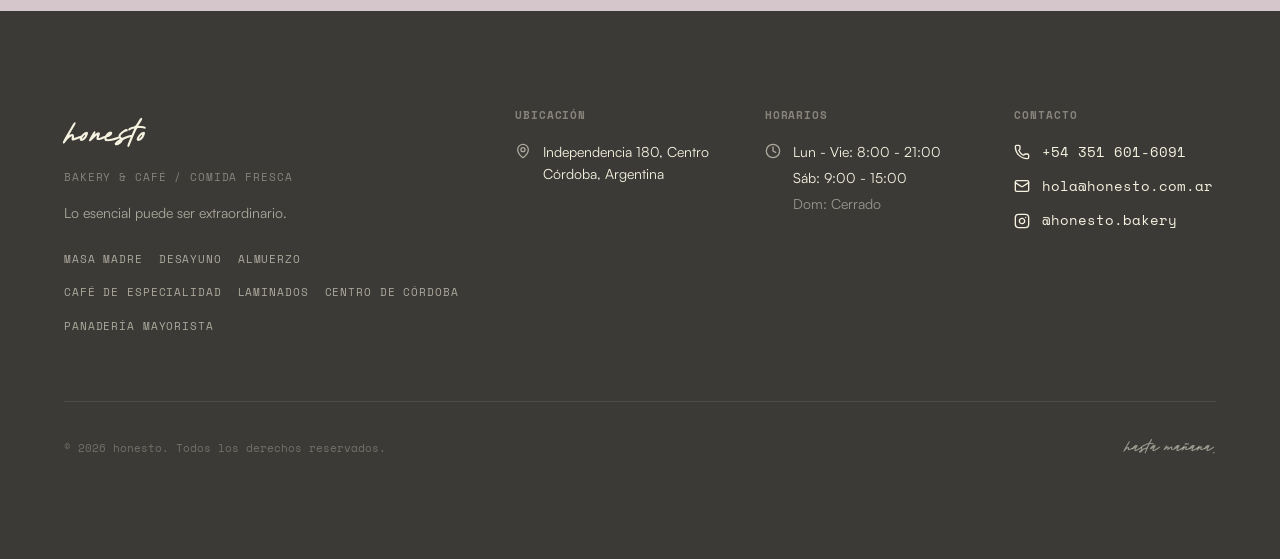
==== commit 2a1236c6: "Add /desayuno and /almuerzo; cowork, pet-friendly and market facts Two new pages built from the real" ====
--- a/cafe-especialidad/index.html
+++ b/cafe-especialidad/index.html
@@ -54,7 +54,7 @@
         },
         "primaryImageOfPage": "https://honesto.com.ar/assets/images/cafe-alfajor-1600.webp",
         "dateModified": "2026-09-19",
-        "keywords": "café de especialidad Córdoba centro, cafetería de especialidad Córdoba, café filtrado Córdoba, espresso tonic Córdoba, café con leche vegetal Córdoba, café calibrado, tostadores de café Córdoba, Chiquitito café, Ínfimo tostamos café, tolva invitada, espresso Córdoba centro, dónde tomar café de especialidad en Córdoba, cafetería para trabajar Córdoba centro, café y medialunas Córdoba",
+        "keywords": "café de especialidad Córdoba centro, cafetería de especialidad Córdoba, café filtrado Córdoba, espresso tonic Córdoba, café con leche vegetal Córdoba, café calibrado, tostadores de café Córdoba, Chiquitito café, Ínfimo tostamos café, tolva invitada, espresso Córdoba centro, dónde tomar café de especialidad en Córdoba, café de especialidad en grano Córdoba, cafetería para trabajar Córdoba centro, café y medialunas Córdoba",
         "speakable": {
           "@type": "SpeakableSpecification",
           "cssSelector": [
@@ -134,7 +134,7 @@
             }
           }
         ],
-        "articleBody": "Es café de especialidad, es decir, de granos seleccionados y trazables, que calibramos todos los días: ajustamos molienda, dosis, tiempo y temperatura cada mañana para que salga igual de bien en cada taza. Además del café de la casa, siempre hay una tolva invitada con un tostador local de Córdoba. Servimos espresso y sus clásicos, café filtrado en el método que elijas, cafés fríos y leches vegetales, en Independencia 180, con medialunas y laminados recién horneados. \"Café de especialidad\" es un término técnico. Se refiere a cafés que obtienen 80 puntos o más sobre 100 en una evaluación sensorial estandarizada, hecha por catadores certificados. Para llegar ahí, el grano tiene que estar libre de defectos, cultivado y procesado con cuidado, y ser trazable: se sabe de qué finca o cooperativa viene, de qué variedad y cómo se procesó.\nEse cuidado se pierde si el tostado es viejo o si la preparación es descuidada. Por eso en café de especialidad importa tanto lo que pasa en la barra como lo que pasó en origen. El café es un producto vivo. Cambia con la humedad del ambiente, con la temperatura del local y con los días que pasan desde el tostado. La misma receta de ayer puede salir distinta hoy. Calibrar es ajustar cada mañana los cuatro parámetros que definen un espresso: la molienda, la dosis de café, el tiempo de extracción y la temperatura del agua. Se prueba, se corrige y se vuelve a probar hasta que la taza está donde tiene que estar.\nNo lo hacemos para contarlo. Lo hacemos porque es la única manera de que el café salga igual de bien un martes a las 8 que un sábado a las 14. Trabajamos con dos tolvas. En una está nuestro café de especialidad de la casa; en la otra, siempre, una tolva invitada que rota entre tostadores locales de Córdoba. Así el café de todos los días es el mismo y, a la vez, siempre hay algo nuevo para probar de la escena cordobesa.\nPor la tolva invitada pasan tostadores como Chiquitito, tostadores de Córdoba que trabajan cafés de origen único de Brasil, Colombia, Bolivia, Honduras, Perú, Etiopía y Uganda, e Ínfimo, también tostadores locales. La tolva cambia; la idea es que siempre haya un café cordobés distinto para probar.\nEn la barra hay espresso y sus clásicos (cortado, café con leche, capuccino, moka, macchiato, americano), café filtrado de cualquiera de las dos tolvas en el método que elijas, y cafés fríos como el espresso tonic, el cold latte y el cold moka. Hay leches vegetales para quien las prefiera. Y para quien no toma café: té en hebras agroecológico de Misiones, chai, matcha latte y chocolate caliente.\nLo preparamos sin pose: si te gusta más intenso, te lo decimos; si querés algo suave, también. La carta completa con precios está en la carta online. Si querés saber qué tostador está en la tolva invitada esta semana, preguntá en la barra o escribinos por WhatsApp. Con lo que sale del horno. Medialunas de manteca estilo marplatense, croissant, pan de chocolate, roll de canela, danesas, alfajor de chocolate y frutos rojos, budines y cookies. Todo de producción propia, con masa madre y 100% manteca en los laminados. Al mediodía hay comida fresca para almorzar. Sí. honesto está en el centro de Córdoba, a 200 metros de la Plaza San Martín, y está pensado para quedarse: mesas cómodas, luz natural, un patio con plantas y horario largo, de 8:00 a 21:00 de lunes a viernes. Vienen oficinistas a la mañana temprano, estudiantes a la tarde y gente que aprovecha un trámite en el centro para tomar un café bien hecho."
+        "articleBody": "Es café de especialidad, es decir, de granos seleccionados y trazables, que calibramos todos los días: ajustamos molienda, dosis, tiempo y temperatura cada mañana para que salga igual de bien en cada taza. Además del café de la casa, siempre hay una tolva invitada con un tostador local de Córdoba. Servimos espresso y sus clásicos, café filtrado en el método que elijas, cafés fríos y leches vegetales, en Independencia 180, con medialunas y laminados recién horneados. \"Café de especialidad\" es un término técnico. Se refiere a cafés que obtienen 80 puntos o más sobre 100 en una evaluación sensorial estandarizada, hecha por catadores certificados. Para llegar ahí, el grano tiene que estar libre de defectos, cultivado y procesado con cuidado, y ser trazable: se sabe de qué finca o cooperativa viene, de qué variedad y cómo se procesó.\nEse cuidado se pierde si el tostado es viejo o si la preparación es descuidada. Por eso en café de especialidad importa tanto lo que pasa en la barra como lo que pasó en origen. El café es un producto vivo. Cambia con la humedad del ambiente, con la temperatura del local y con los días que pasan desde el tostado. La misma receta de ayer puede salir distinta hoy. Calibrar es ajustar cada mañana los cuatro parámetros que definen un espresso: la molienda, la dosis de café, el tiempo de extracción y la temperatura del agua. Se prueba, se corrige y se vuelve a probar hasta que la taza está donde tiene que estar.\nNo lo hacemos para contarlo. Lo hacemos porque es la única manera de que el café salga igual de bien un martes a las 8 que un sábado a las 14. Trabajamos con dos tolvas. En una está nuestro café de especialidad de la casa; en la otra, siempre, una tolva invitada que rota entre tostadores locales de Córdoba. Así el café de todos los días es el mismo y, a la vez, siempre hay algo nuevo para probar de la escena cordobesa.\nPor la tolva invitada pasan tostadores como Chiquitito, tostadores de Córdoba que trabajan cafés de origen único de Brasil, Colombia, Bolivia, Honduras, Perú, Etiopía y Uganda, e Ínfimo, también tostadores locales. La tolva cambia; la idea es que siempre haya un café cordobés distinto para probar.\nEn la barra hay espresso y sus clásicos (cortado, café con leche, capuccino, moka, macchiato, americano), café filtrado de cualquiera de las dos tolvas en el método que elijas, y cafés fríos como el espresso tonic, el cold latte y el cold moka. Hay leches vegetales para quien las prefiera. Y para quien no toma café: té en hebras agroecológico de Misiones, chai, matcha latte y chocolate caliente.\nLo preparamos sin pose: si te gusta más intenso, te lo decimos; si querés algo suave, también. La carta completa con precios está en la carta online. Si querés saber qué tostador está en la tolva invitada esta semana, preguntá en la barra o escribinos por WhatsApp. Con lo que sale del horno. Medialunas de manteca estilo marplatense, croissant, pan de chocolate, roll de canela, danesas, alfajor de chocolate y frutos rojos, budines y cookies. Todo de producción propia, con masa madre y 100% manteca en los laminados. Al mediodía hay comida fresca para almorzar. Sí. En nuestro market vendemos el café tostado en grano, en cuarticos para llevar. Hoy tenemos Ínfimo Colombia Inzá e Ínfimo Costa Rica; la selección va cambiando según lo que traigamos de los tostadores invitados. Preguntá en la barra cuál está disponible. Sí. honesto está en el centro de Córdoba, a 200 metros de la Plaza San Martín, y funciona también como cowork: wifi, enchufes en las mesas, luz natural y un patio con plantas. Vienen oficinistas a la mañana temprano, estudiantes a la tarde y gente que aprovecha un trámite en el centro para tomar un café bien hecho y quedarse un rato. Es pet friendly."
       },
       {
         "@type": "FAQPage",
@@ -196,7 +196,15 @@
             "name": "¿Se puede trabajar con la notebook?",
             "acceptedAnswer": {
               "@type": "Answer",
-              "text": "Sí. Hay mesas cómodas, luz natural y horario corrido de 8:00 a 21:00 de lunes a viernes. Es un lugar pensado para quedarse."
+              "text": "Sí. Funcionamos también como cowork: wifi, enchufes en las mesas, luz natural y horario corrido de 8:00 a 21:00 de lunes a viernes. Es pet friendly."
+            }
+          },
+          {
+            "@type": "Question",
+            "name": "¿Venden café en grano para llevar a casa?",
+            "acceptedAnswer": {
+              "@type": "Answer",
+              "text": "Sí, en nuestro market: hoy tenemos Ínfimo Colombia Inzá e Ínfimo Costa Rica en cuarticos. La selección rota según los tostadores invitados."
             }
           }
         ]
@@ -242,6 +250,8 @@
     <a href="/#preguntas">Preguntas</a>
     <a href="/bakery.html">Panadería mayorista</a>
     <p class="mobile-menu__group">Más</p>
+    <a href="/desayuno/">Desayuno</a>
+    <a href="/almuerzo/">Almuerzo</a>
     <a href="/cafe-especialidad/" aria-current="page">Café de especialidad</a>
     <a href="/laminados/">Laminados</a>
     <a href="/centro-cordoba/">Centro de Córdoba</a>
@@ -313,8 +323,12 @@
 <p>Con lo que sale del horno. Medialunas de manteca estilo marplatense, croissant, pan de chocolate, roll de canela, danesas, alfajor de chocolate y frutos rojos, budines y cookies. Todo de producción propia, con <a href="/masa-madre/">masa madre</a> y 100% manteca en los <a href="/laminados/">laminados</a>. Al mediodía hay comida fresca para almorzar.</p>
       </section>
       <section>
+        <h2>¿Se puede comprar café en grano para la casa?</h2>
+<p>Sí. En nuestro market vendemos el café tostado en grano, en cuarticos para llevar. Hoy tenemos <strong>Ínfimo Colombia Inzá</strong> e <strong>Ínfimo Costa Rica</strong>; la selección va cambiando según lo que traigamos de los tostadores invitados. Preguntá en la barra cuál está disponible.</p>
+      </section>
+      <section>
         <h2>¿Es un buen lugar para trabajar o estudiar?</h2>
-<p>Sí. honesto está en el centro de Córdoba, a 200 metros de la Plaza San Martín, y está pensado para quedarse: mesas cómodas, luz natural, un patio con plantas y horario largo, de 8:00 a 21:00 de lunes a viernes. Vienen oficinistas a la mañana temprano, estudiantes a la tarde y gente que aprovecha un trámite en el centro para tomar un café bien hecho.</p>
+<p>Sí. honesto está en el centro de Córdoba, a 200 metros de la Plaza San Martín, y funciona también como cowork: wifi, enchufes en las mesas, luz natural y un patio con plantas. Vienen oficinistas a la mañana temprano, estudiantes a la tarde y gente que aprovecha un trámite en el centro para tomar un café bien hecho y quedarse un rato. Es pet friendly.</p>
       </section>
       </div>
       <aside class="article__aside">
@@ -370,7 +384,11 @@
         </details>
         <details class="faq__item">
           <summary>¿Se puede trabajar con la notebook?</summary>
-          <p>Sí. Hay mesas cómodas, luz natural y horario corrido de 8:00 a 21:00 de lunes a viernes. Es un lugar pensado para quedarse.</p>
+          <p>Sí. Funcionamos también como cowork: wifi, enchufes en las mesas, luz natural y horario corrido de 8:00 a 21:00 de lunes a viernes. Es pet friendly.</p>
+        </details>
+        <details class="faq__item">
+          <summary>¿Venden café en grano para llevar a casa?</summary>
+          <p>Sí, en nuestro market: hoy tenemos Ínfimo Colombia Inzá e Ínfimo Costa Rica en cuarticos. La selección rota según los tostadores invitados.</p>
         </details>
       </div>
     </div>
@@ -402,6 +420,8 @@
         <p class="footer-v2__desc">Lo esencial puede ser extraordinario.</p>
         <ul class="footer-v2__links" aria-label="Más sobre honesto">
           <li><a href="/masa-madre/">Masa madre</a></li>
+          <li><a href="/desayuno/">Desayuno</a></li>
+          <li><a href="/almuerzo/">Almuerzo</a></li>
           <li><a href="/cafe-especialidad/">Café de especialidad</a></li>
           <li><a href="/laminados/">Laminados</a></li>
           <li><a href="/centro-cordoba/">Centro de Córdoba</a></li>
--- a/css/main.css
+++ b/css/main.css
@@ -2259,7 +2259,9 @@
   }
 }
 
-.article__body { display: grid; gap: 40px; }
+.article__body { display: grid; gap: 40px; min-width: 0; }
+.article__inner > * { min-width: 0; }
+.article__body section { min-width: 0; }
 
 .article__body section > h2 {
   font-size: clamp(22px, 2.6vw, 30px);
@@ -2364,7 +2366,8 @@
 
 .dist-table { width: 100%; border-collapse: collapse; font-size: 14px; }
 .dist-table td { padding: 8px 0; border-bottom: 1px solid var(--color-charcoal-10); color: var(--color-charcoal); vertical-align: top; }
-.dist-table td:last-child { text-align: right; font-family: var(--font-mono); font-size: 12px; color: var(--color-charcoal-60); white-space: nowrap; font-variant-numeric: tabular-nums; }
+.dist-table td:last-child { text-align: right; font-family: var(--font-mono); font-size: 12px; color: var(--color-charcoal-60); white-space: nowrap; font-variant-numeric: tabular-nums; padding-left: 12px; }
+.dist-table td:first-child { overflow-wrap: anywhere; }
 
 .product-card__desc a { color: var(--color-blue-primary); text-decoration: underline; text-underline-offset: 3px; }
 .product-card__desc a:hover { color: var(--color-blue-deep); }
@@ -2389,6 +2392,42 @@
   padding: 16px 0 4px;
   border-top: 1px solid var(--color-charcoal-10);
   margin-top: 8px;
+}
+
+/* Mapa (/centro-cordoba) */
+.mapa { margin: 0 0 24px; }
+
+.mapa__map {
+  width: 100%;
+  max-width: 100%;
+  aspect-ratio: 16 / 10;
+  min-height: 260px;
+  border-radius: var(--radius-md);
+  overflow: hidden;
+  background: var(--color-rose-40);
+}
+
+.mapa__actions {
+  display: flex;
+  flex-wrap: wrap;
+  align-items: center;
+  gap: 12px 20px;
+  margin-top: 14px;
+}
+
+.article__body .mapa__actions .btn-primary {
+  color: var(--color-cream);
+  text-decoration: none;
+}
+
+.article__body .mapa__actions .btn-primary:hover { color: var(--color-cream); }
+
+.mapa__note {
+  font-family: var(--font-mono);
+  font-size: 11px;
+  letter-spacing: 0.08em;
+  text-transform: uppercase;
+  color: var(--color-charcoal-50);
 }
 
 /* ─── /links (hub para el celular) ───────────────────────── */
@@ -2758,3 +2797,272 @@
     transform: none;
   }
 }
+
+/* ---------------------------------------------------------------------------
+   404 — "Esta página no leudó."
+   Cream + charcoal + blue CTA. Ticket de caja + personaje que entra caminando.
+   --------------------------------------------------------------------------- */
+.notfound {
+  background: var(--color-rose-40);
+  padding: 148px 0 72px;   /* header is fixed; topbar wraps to 2 lines on phones */
+  overflow: hidden;
+}
+
+@media (min-width: 1024px) {
+  .notfound { padding: 176px 0 112px; min-height: 100vh; display: flex; align-items: center; }
+}
+
+.notfound__inner {
+  max-width: 1280px;
+  width: 100%;
+  margin: 0 auto;
+  padding-inline: 24px;
+  display: grid;
+  gap: 56px;
+  align-items: center;
+}
+
+@media (min-width: 1024px) {
+  .notfound__inner {
+    padding-inline: 64px;
+    grid-template-columns: minmax(0, 6fr) minmax(0, 5fr);
+    gap: 64px;
+  }
+}
+
+.notfound__eyebrow {
+  font-family: var(--font-mono);
+  font-size: 11px;
+  letter-spacing: 0.08em;
+  text-transform: uppercase;
+  color: var(--color-charcoal-50);
+  margin: 0;
+}
+
+.notfound h1 {
+  font-family: var(--font-display);
+  font-size: clamp(44px, 7vw, 88px);
+  font-weight: 400;
+  line-height: 1.05;
+  color: var(--color-charcoal);
+  margin: 16px 0 24px;
+}
+
+.notfound h1 em {
+  font-style: normal;
+  color: var(--color-blue-primary);
+}
+
+.notfound__body {
+  font-size: 17px;
+  line-height: 1.6;
+  color: var(--color-charcoal-70);
+  max-width: 460px;
+  margin: 0 0 32px;
+}
+
+.notfound__actions {
+  display: flex;
+  flex-wrap: wrap;
+  gap: 16px;
+}
+
+.notfound__note {
+  font-family: var(--font-mono);
+  font-size: 11px;
+  letter-spacing: 0.12em;
+  text-transform: uppercase;
+  color: var(--color-charcoal-40);
+  margin: 40px 0 0;
+}
+
+/* Stage: ticket + personaje */
+.notfound__stage {
+  position: relative;
+  display: flex;
+  justify-content: center;
+  width: min(100%, 360px);   /* hug the ticket so the personaje stays next to it */
+  margin-inline: auto;
+  padding-bottom: 150px;   /* room for the personaje to stand below the ticket */
+}
+
+@media (min-width: 1024px) {
+  .notfound__stage { width: auto; margin-inline: 0; justify-content: flex-end; padding-bottom: 0; padding-right: 96px; }
+}
+
+.notfound__personaje {
+  position: absolute;
+  bottom: 0;
+  right: 8px;
+  width: 96px;
+  height: auto;
+  transform-origin: 50% 100%;
+  animation: notfound-walk-in 1.4s var(--ease-out-quint) both, notfound-idle 4s 1.4s ease-in-out infinite;
+}
+
+@media (min-width: 1024px) {
+  .notfound__personaje { width: 150px; right: -24px; bottom: -24px; }
+}
+
+@keyframes notfound-walk-in {
+  from { transform: translateX(160%) rotate(0deg); opacity: 0; }
+  20%  { opacity: 1; }
+  to   { transform: translateX(0) rotate(0deg); opacity: 1; }
+}
+
+@keyframes notfound-idle {
+  0%, 100% { transform: translateX(0) rotate(0deg); }
+  50%      { transform: translateX(0) rotate(-2deg) translateY(-3px); }
+}
+
+/* Ticket de caja */
+.ticket {
+  --ticket-bg: var(--color-cream);
+  position: relative;
+  width: min(100%, 360px);
+  background: var(--ticket-bg);
+  color: var(--color-charcoal);
+  font-family: var(--font-mono);
+  font-size: 12px;
+  line-height: 1.6;
+  letter-spacing: 0.02em;
+  padding: 28px 24px 32px;
+  box-shadow: var(--shadow-medium, 0 4px 16px rgba(59, 59, 59, 0.12));
+  transform: rotate(-1.5deg);
+  animation: ticket-print 900ms var(--ease-out-quint) both;
+}
+
+/* zigzag bottom edge */
+.ticket::after {
+  content: "";
+  position: absolute;
+  left: 0;
+  right: 0;
+  bottom: -10px;
+  height: 10px;
+  background:
+    linear-gradient(-45deg, transparent 70%, var(--ticket-bg) 71%) 0 0 / 20px 10px repeat-x,
+    linear-gradient(45deg, transparent 70%, var(--ticket-bg) 71%) 0 0 / 20px 10px repeat-x;
+}
+
+@keyframes ticket-print {
+  from { clip-path: inset(0 0 100% 0); transform: rotate(-1.5deg) translateY(-24px); }
+  to   { clip-path: inset(0 0 -12px 0); transform: rotate(-1.5deg) translateY(0); }
+}
+
+.ticket p { margin: 0; }
+
+.ticket__head {
+  text-align: center;
+  text-transform: uppercase;
+  color: var(--color-charcoal-60);
+  font-size: 11px;
+  letter-spacing: 0.08em;
+  padding-bottom: 16px;
+  border-bottom: 1px dashed var(--color-charcoal-40);
+}
+
+.ticket__head strong { color: var(--color-charcoal); font-weight: 700; }
+
+.ticket__brand {
+  font-family: var(--font-display);
+  font-size: 40px;
+  line-height: 1;
+  text-transform: none;
+  letter-spacing: 0;
+  color: var(--color-charcoal);
+  margin-bottom: 8px !important;
+}
+
+.ticket__lines {
+  list-style: none;
+  margin: 0;
+  padding: 16px 0;
+  border-bottom: 1px dashed var(--color-charcoal-40);
+}
+
+.ticket__line,
+.ticket__line a,
+.ticket__total {
+  display: flex;
+  align-items: center;
+  gap: 10px;
+  text-transform: uppercase;
+}
+
+.ticket__line { margin: 0 0 8px; }
+.ticket__line:last-child { margin-bottom: 0; }
+
+.ticket__line a {
+  width: 100%;
+  color: inherit;
+  border-radius: var(--radius-sm);
+  transition: color 180ms, background 180ms;
+}
+
+.ticket__line a:hover,
+.ticket__line a:focus-visible {
+  color: var(--color-blue-primary);
+}
+
+.ticket__line a:hover .ticket__status {
+  background: var(--color-blue-primary);
+  color: var(--color-cream);
+}
+
+.ticket__qty { flex: 0 0 1ch; color: var(--color-charcoal-50); }
+
+.ticket__item {
+  flex: 1 1 auto;
+  min-width: 0;
+  display: flex;
+  align-items: flex-end;
+  gap: 6px;
+}
+
+/* dotted leader */
+.ticket__item::after {
+  content: "";
+  flex: 1 1 auto;
+  min-width: 12px;
+  height: 0;
+  margin-bottom: 5px;
+  border-bottom: 1px dotted var(--color-charcoal-40);
+}
+
+.ticket__status {
+  flex: 0 0 auto;
+  font-weight: 700;
+  padding: 0 4px;
+  border-radius: var(--radius-sm);
+  transition: background 180ms, color 180ms;
+}
+
+.ticket__line--missing .ticket__item {
+  color: var(--color-charcoal-50);
+  text-decoration: line-through;
+  text-decoration-color: var(--color-charcoal-40);
+}
+.ticket__line--missing .ticket__status { color: var(--color-blue-primary); }
+
+.ticket__total {
+  padding: 16px 0 0;
+  font-weight: 700;
+  font-size: 13px;
+}
+
+.ticket__foot {
+  margin-top: 20px;
+  padding-top: 16px;
+  border-top: 1px dashed var(--color-charcoal-40);
+  text-align: center;
+  text-transform: uppercase;
+  font-size: 11px;
+  letter-spacing: 0.08em;
+  color: var(--color-charcoal-60);
+}
+
+@media (prefers-reduced-motion: reduce) {
+  .ticket,
+  .notfound__personaje { animation: none; }
+}
